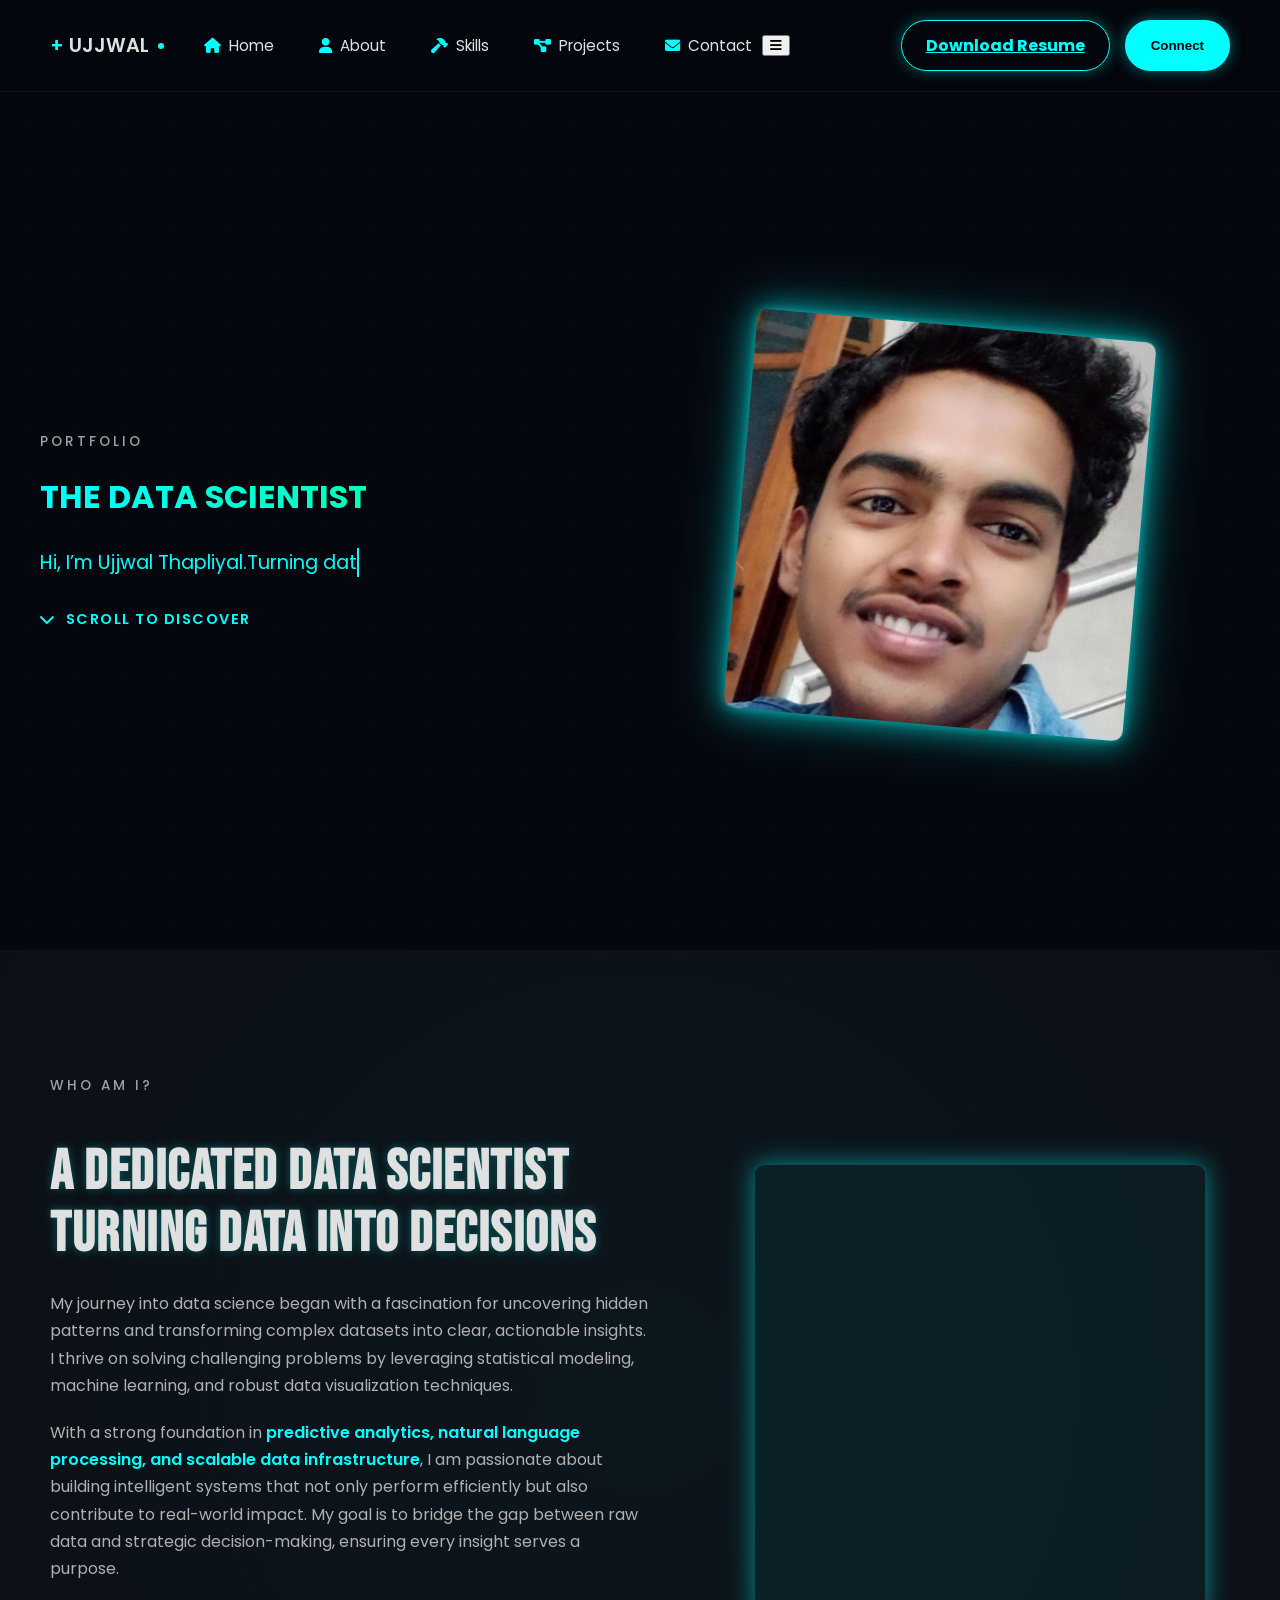
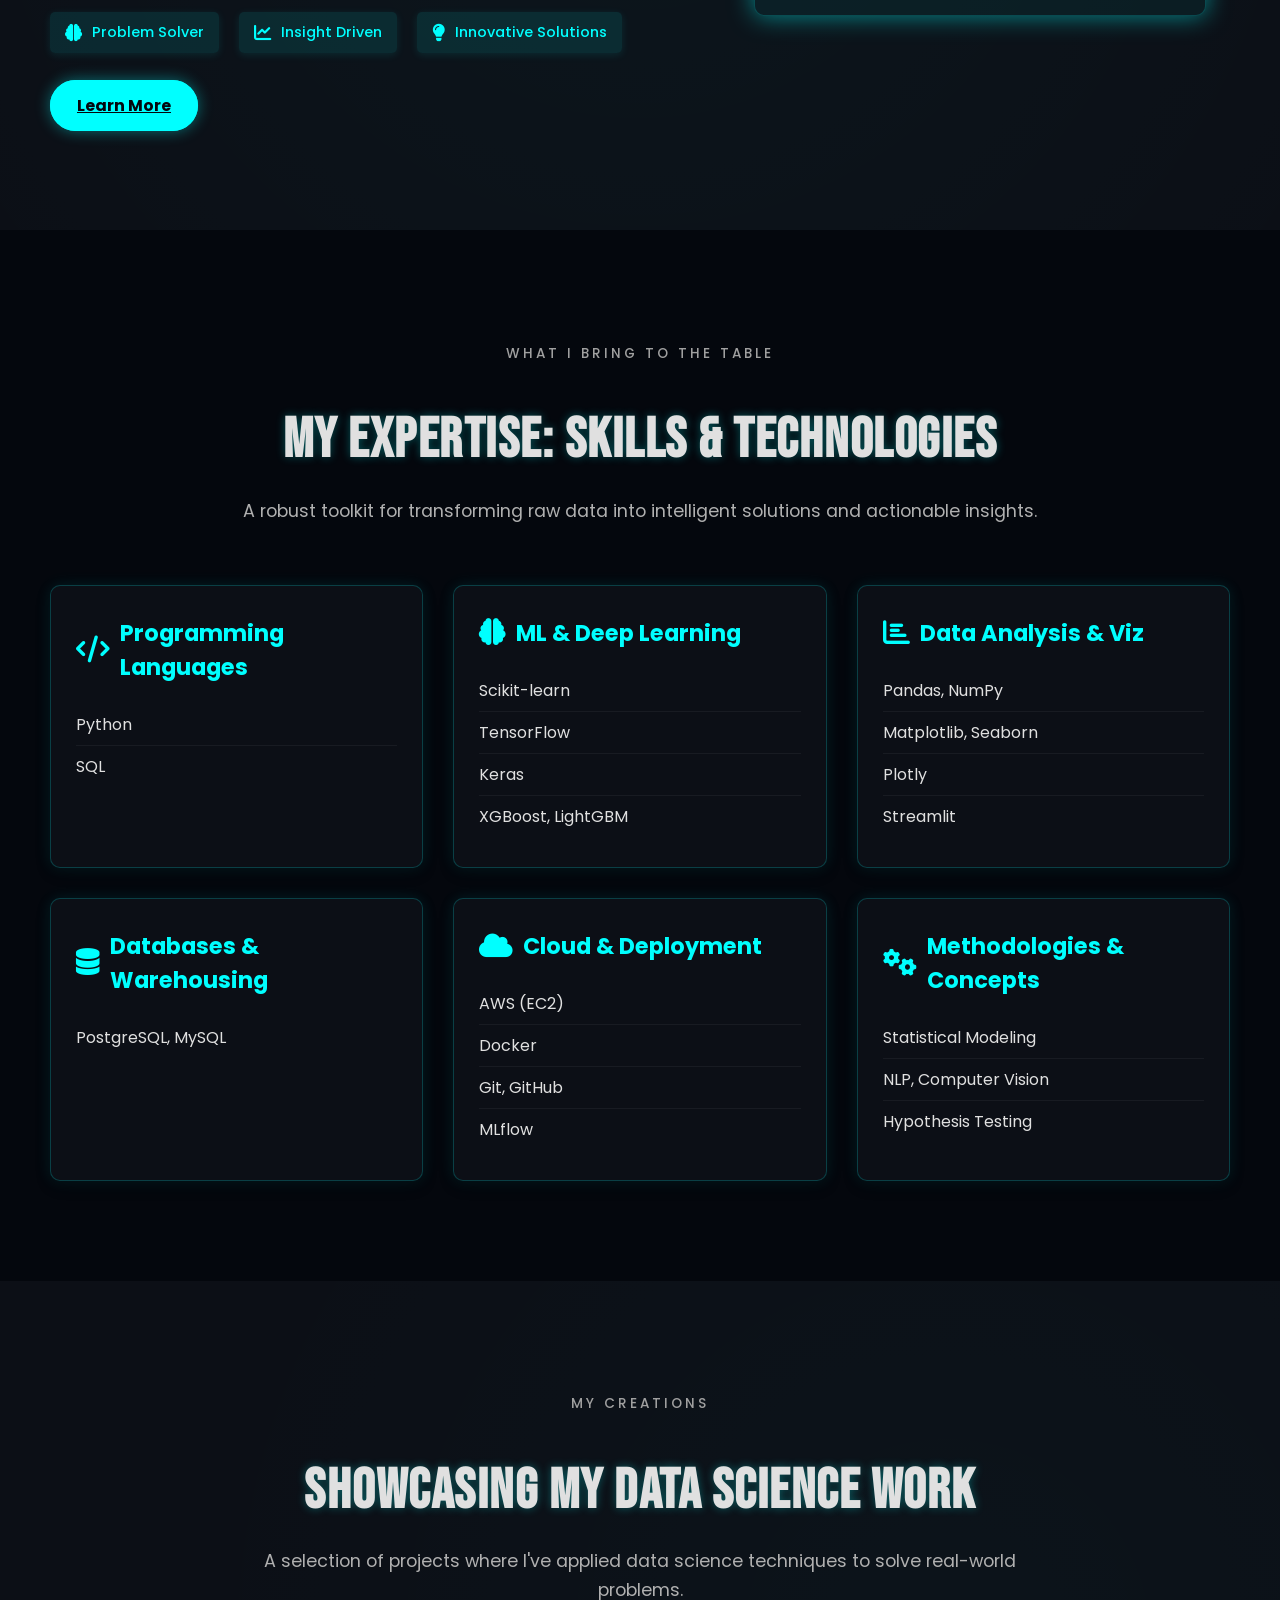
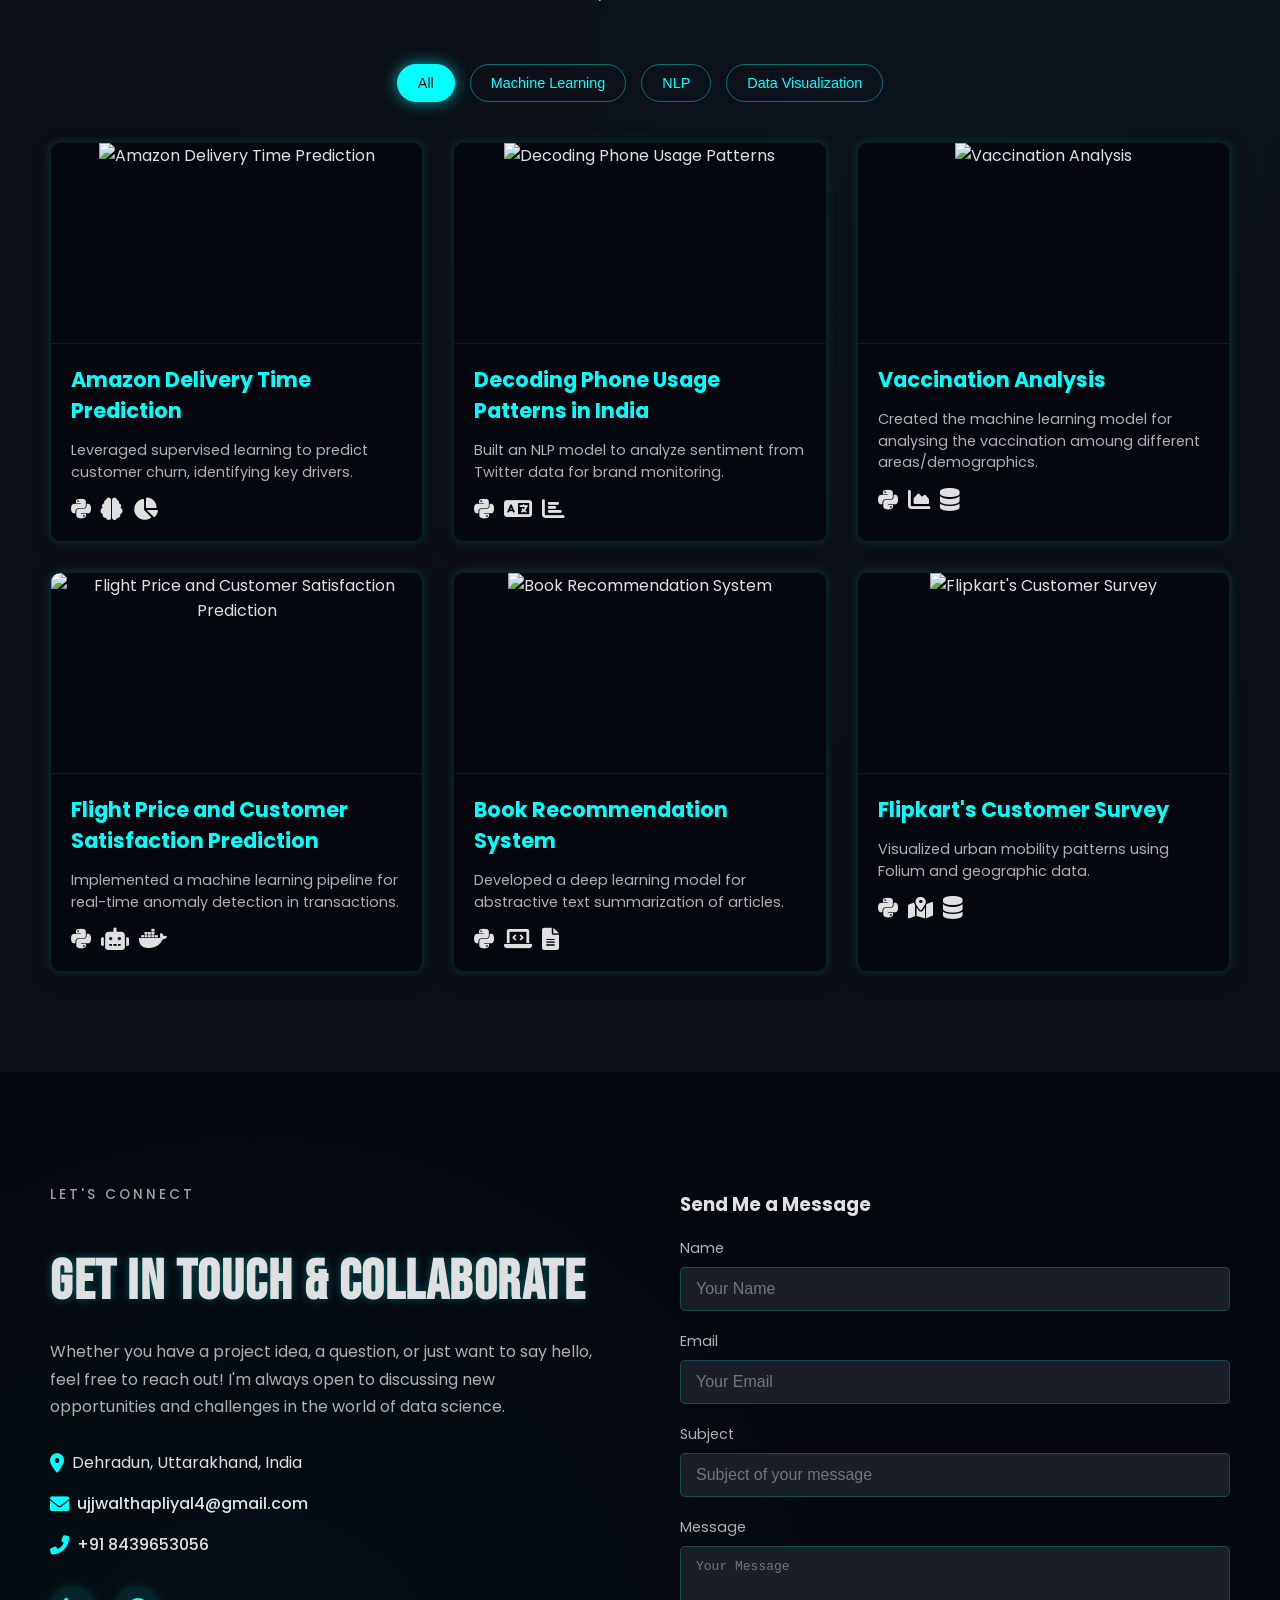
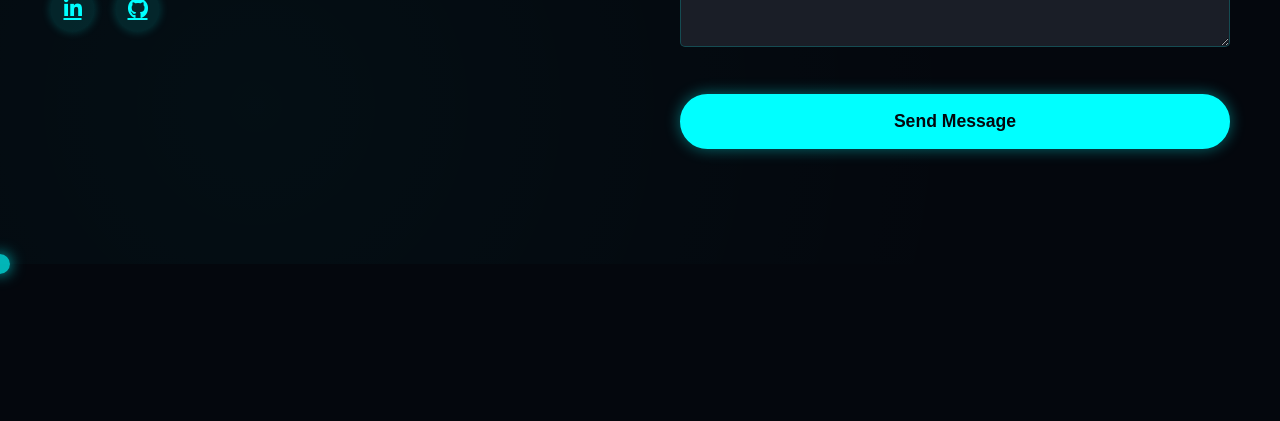
==== Portfolio/index.html @ 6f439622 "Add files via upload" ====
<!DOCTYPE html>
<html lang="en">
<head>
  <meta charset="UTF-8">
  <meta name="viewport" content="width=device-width, initial-scale=1.0">
  <title>UJJWAL - Data Scientist Portfolio</title>
  <link rel="stylesheet" href="style.css">

  <!-- SEO -->
  <meta name="description" content="Portfolio of Ujjwal Thapliyal – Data Scientist specializing in ML, NLP, and AI systems.">
  <meta property="og:title" content="Ujjwal Thapliyal - Data Scientist Portfolio">
  <meta property="og:description" content="Explore Ujjwal's projects, skills, and journey as a Data Scientist.">
  <meta property="og:image" content="Ujjwalimage.png">
  <meta property="og:url" content="https://yourdomain.com">
  <meta name="keywords" content="Data Scientist, Machine Learning, AI, Portfolio, Ujjwal Thapliyal">

  <!-- Fonts & Icons -->
  <link href="https://fonts.googleapis.com/css2?family=Bebas+Neue&family=Poppins:wght@300;400;500;600;700&display=swap" rel="stylesheet">
  <link rel="stylesheet" href="https://cdnjs.cloudflare.com/ajax/libs/font-awesome/6.0.0-beta3/css/all.min.css">

  <!-- Favicon -->
  <link rel="icon" href="favicon.png" type="image/png">
</head>
<body>
  <!-- Preloader -->
  <div id="preloader">
    <div class="fluid-loader">
      <div class="orb"></div>
      <div class="orb"></div>
      <div class="orb"></div>
    </div>
  </div>

  <!-- Navbar -->
  <header class="navbar">
    <div class="navbar-left">
      <div class="logo-name">
        <span class="plus-sign">+</span> UJJWAL <span class="cyan-dot"></span>
      </div>
      <nav class="nav-links">
        <a href="#home" class="nav-item"><i class="fas fa-home"></i> Home</a>
        <a href="#about" class="nav-item"><i class="fas fa-user"></i> About</a>
        <a href="#skills" class="nav-item"><i class="fas fa-hammer"></i> Skills</a>
        <a href="#projects" class="nav-item"><i class="fas fa-project-diagram"></i> Projects</a>
        <a href="#contact" class="nav-item"><i class="fas fa-envelope"></i> Contact</a>
      </nav>
      <!-- Hamburger for mobile -->
      <button class="hamburger"><i class="fas fa-bars"></i></button>
    </div>
    <div class="navbar-right">
     <a href="UjjwalResume__.pdf" class="btn download-resume" download aria-label="Download Resume of Ujjwal Thapliyal"><span>Download Resume</span></a>
<button class="btn connect" aria-label="Connect via contact section" onclick="document.getElementById('contact').scrollIntoView({behavior:'smooth'})">Connect</button>

    </div>
  </header>

  <!-- Hero Section -->
  <main id="home" class="hero-section">
    <div class="hero-floating-element"></div>
    <div class="hero-floating-element"></div>
    <div class="hero-floating-element"></div>
    <div class="hero-floating-element"></div>
    <div class="hero-floating-element"></div>
    <div class="hero-floating-element"></div>


    <div class="hero-content reveal-on-scroll">
      <p class="portfolio-presents">PORTFOLIO </p>
      <!-- <h1 class="hero-title">THE DATA <br> SCIENTIST <br> PORTFOLIO</h1> -->
      <h1 class="hero-title">THE DATA SCIENTIST </h1>

<div id="typewriter"></div>

<br>
      <a href="#about" class="scroll-discover"><i class="fas fa-chevron-down"></i> SCROLL TO DISCOVER</a>
    </div>
<div class="hero-image">
  <img src="Ujjwalimage.png" alt="Ujjwal Thapliyal" height="400" width="400" loading="lazy">
</div>

  </main>
    <section id="about" class="about-section">
        <div class="about-content reveal-on-scroll">
            <p class="section-tag">WHO AM I?</p>
            <h2 class="section-title">A Dedicated Data Scientist Turning Data into Decisions</h2>
            <p class="about-description">
                My journey into data science began with a fascination for uncovering hidden patterns and transforming complex datasets into clear, actionable insights. I thrive on solving challenging problems by leveraging statistical modeling, machine learning, and robust data visualization techniques.
            </p>
            <p class="about-description">
                With a strong foundation in <span class="accent-bold">predictive analytics, natural language processing, and scalable data infrastructure</span>, I am passionate about building intelligent systems that not only perform efficiently but also contribute to real-world impact. My goal is to bridge the gap between raw data and strategic decision-making, ensuring every insight serves a purpose.
            </p>
            <div class="about-highlights">
                <div class="highlight-item">
                    <i class="fas fa-brain"></i>
                    <span>Problem Solver</span>
                </div>
                <div class="highlight-item">
                    <i class="fas fa-chart-line"></i>
                    <span>Insight Driven</span>
                </div>
                <div class="highlight-item">
                    <i class="fas fa-lightbulb"></i>
                    <span>Innovative Solutions</span>
                </div>
            </div>
            <a href="#" class="btn connect about-btn">Learn More</a>
        </div>
        <div class="about-image-container reveal-on-scroll">
            <div id="lottie-about-animation" class="lottie-animation-wrapper"></div>
        </div>
    </section>

    <section id="skills" class="skills-section">
        <div class="section-header reveal-on-scroll">
            <p class="section-tag">WHAT I BRING TO THE TABLE</p>
            <h2 class="section-title">My Expertise: Skills & Technologies</h2>
            <p class="section-subtitle">
                A robust toolkit for transforming raw data into intelligent solutions and actionable insights.
            </p>
        </div>

        <div class="skills-grid reveal-on-scroll">

            <div class="skill-category">
                <h3><i class="fas fa-code"></i> Programming Languages</h3>
                <ul>
                    <li>Python</li>
                    <li>SQL</li>
                    
                </ul>
            </div>

            <div class="skill-category">
                <h3><i class="fas fa-brain"></i> ML & Deep Learning</h3>
                <ul>
                    <li>Scikit-learn</li>
                    <li>TensorFlow</li>
                    <li>Keras</li>
                    <li>XGBoost, LightGBM</li>
                </ul>
            </div>

            <div class="skill-category">
                <h3><i class="fas fa-chart-bar"></i> Data Analysis & Viz</h3>
                <ul>
                    <li>Pandas, NumPy</li>
                    <li>Matplotlib, Seaborn</li>
                    <li>Plotly </li>
                    <li>Streamlit</li>
                </ul>
            </div>

            <div class="skill-category">
                <h3><i class="fas fa-database"></i> Databases & Warehousing</h3>
                <ul>
                    <li>PostgreSQL, MySQL</li>
            
                </ul>
            </div>

            <div class="skill-category">
                <h3><i class="fas fa-cloud"></i> Cloud & Deployment</h3>
                <ul>
                    <li>AWS (EC2)</li>
                    <li>Docker</li>
                    <li>Git, GitHub</li>
                    <li>MLflow</li>
                </ul>
            </div>

            <div class="skill-category">
                <h3><i class="fas fa-cogs"></i> Methodologies & Concepts</h3>
                <ul>
                    <li>Statistical Modeling</li>
                    <li>NLP, Computer Vision</li>
                    <li>Hypothesis Testing</li>
                   
                </ul>
            </div>

        </div>
    </section>

    <section id="projects" class="projects-section">
        <div class="section-header reveal-on-scroll">
            <p class="section-tag">MY CREATIONS</p>
            <h2 class="section-title">Showcasing My Data Science Work</h2>
            <p class="section-subtitle">
                A selection of projects where I've applied data science techniques to solve real-world problems.
            </p>
        </div>

        <div class="project-filters reveal-on-scroll">
            <button class="filter-btn active" data-filter="all">All</button>
            <button class="filter-btn" data-filter="ml">Machine Learning</button>
            <button class="filter-btn" data-filter="nlp">NLP</button>
            <button class="filter-btn" data-filter="viz">Data Visualization</button>
        </div>

        <div class="projects-grid reveal-on-scroll">
            <div class="project-card"
                 data-category="ml viz"
                 data-title="Amazon Delivery Time Prediction"
                data-short-desc="Utilized machine learning to predict Amazon delivery times, enhancing logistics accuracy."
                data-full-desc="Built a predictive model for Amazon delivery times using Random Forest and XGBoost. Conducted thorough data preprocessing, including handling missing timestamps, feature extraction from geolocation and time data, and encoding shipment patterns. Achieved high prediction accuracy through hyperparameter tuning and cross-validation. Delivered actionable insights into delivery delays by visualizing feature importance, ultimately supporting more efficient logistics planning and customer satisfaction."
             
                 data-github-link="https://github.com/UjjwalThapliyal123/Amazon-Delivery-Time_Pred"
                 data-live-link="#">
                <div class="project-content">
                    <div class="project-image-wrapper">
                        <img src="https://assets.aboutamazon.com/dims4/default/a9ad1cc/2147483647/strip/true/crop/720x405+0+0/resize/1240x698!/quality/90/?url=https%3A%2F%2Famazon-blogs-brightspot.s3.amazonaws.com%2F8e%2F5e%2F7b592e7345938efc4b3a37c2d02b%2Fspeed-lead-final.png" alt="Amazon Delivery Time Prediction">
                    </div>
                    <div class="project-info">
                        <h3>Amazon Delivery Time Prediction</h3>
                        <p>Leveraged supervised learning to predict customer churn, identifying key drivers.</p>
                        <div class="tech-stack">
                            <i class="fab fa-python" title="Python"></i>
                            <i class="fas fa-brain" title="Scikit-learn"></i>
                            <i class="fas fa-chart-pie" title="Matplotlib"></i>
                        </div>
                    </div>
                </div>
            </div>

            <div class="project-card"
                 data-category="ml viz"
                 data-title="Decoding Phone Usage Patterns in India"
            data-short-desc="Analyzed mobile usage behavior across India using advanced data analytics."
            data-full-desc="Conducted an in-depth analysis of phone usage patterns in India by leveraging large-scale telecom data. Applied clustering algorithms and time-series analysis to uncover regional and demographic trends in call duration, app usage, and data consumption. Engineered key behavioral features, segmented users based on activity levels, and identified peak usage times. Insights derived supported telecom providers in optimizing network distribution, personalizing user plans, and improving service delivery."
            
                 data-github-link="https://github.com/UjjwalThapliyal123/Decoding-Phone-Usage-Pattern-in-India"
                 data-live-link="#">
                <div class="project-content">
                    <div class="project-image-wrapper">
                        <img src="https://mobiviki.com/wp-content/uploads/2022/09/apps-mobile-smartphone-ss-1920-1024x576.jpg" alt="Decoding Phone Usage Patterns">
                    </div>
                    <div class="project-info">
                        <h3>Decoding Phone Usage Patterns in India</h3>
                        <p>Built an NLP model to analyze sentiment from Twitter data for brand monitoring.</p>
                        <div class="tech-stack">
                            <i class="fab fa-python" title="Python"></i>
                            <i class="fas fa-language" title="NLTK/SpaCy"></i>
                            <i class="fas fa-chart-bar" title="Seaborn"></i>
                        </div>
                    </div>
                </div>
            </div>

            <div class="project-card"
                 data-category="viz"
                 data-title="Vaccination Analysis"
                 data-short-desc="Performed data-driven analysis of vaccination trends and coverage rates."
                 data-full-desc="Analyzed national and global COVID-19 vaccination datasets to track rollout progress, demographic coverage, and regional disparities. Conducted data cleaning, transformation, and aggregation from multiple sources including government APIs and WHO reports. Built interactive dashboards to visualize vaccine distribution, dose gaps, and time-series trends. Uncovered key insights into vaccine accessibility and hesitancy patterns, aiding policy-level decision making and public health strategies."                data-image="https://placehold.co/600x400/00FFFF/04070D?text=COVID-19+Dashboard"

                 data-github-link="https://github.com/UjjwalThapliyal123/Vaccination_Analysis"
                 data-live-link="#">
                <div class="project-content">
                    <div class="project-image-wrapper">
                        <img src="https://www.nfid.org/wp-content/uploads/2024/04/US-Map-with-Vaccine-Vials.png" alt="Vaccination Analysis ">
                    </div>
                    <div class="project-info">
                        <h3>Vaccination Analysis</h3>
                        <p>Created the machine learning model for analysing the vaccination amoung different areas/demographics.</p>
                        <div class="tech-stack">
                            <i class="fab fa-python" title="Python"></i>
                            <i class="fas fa-chart-area" title="Plotly"></i>
                            <i class="fas fa-database" title="SQL"></i>
                        </div>
                    </div>
                </div>
            </div>

            <div class="project-card"
                 data-category="ml"
                 data-title="Flight Price and Customer Satisfaction Prediction"
                 data-short-desc="Built ML models to predict flight prices and customer satisfaction levels."
                 data-full-desc="Developed predictive models for flight price estimation and customer satisfaction (CSAT) using machine learning techniques including Random Forest, XGBoost, and Logistic Regression. Engineered features from date-time, airline, and route data, and handled categorical encoding and scaling pipelines. For CSAT prediction, integrated text analysis using TF-IDF on customer remarks. Conducted extensive hyperparameter tuning and model evaluation. Delivered actionable insights into pricing trends and key satisfaction drivers through interactive dashboards and feature importance analysis."                 data-image="https://placehold.co/600x400/00FFFF/04070D?text=Fraud+Detection"
            
                 data-github-link="https://github.com/UjjwalThapliyal123/Flight-and-Customer-predictions"
                 data-live-link="#">
                <div class="project-content">
                    <div class="project-image-wrapper">
                        <img src="https://assets.aws.labs.envato.com/image-gen/user/e7c3cf27-9cba-4c34-a481-57cdb6b58cc2/e40c3ab1-409b-4608-9468-74b56bdfa0aa/bec5b260-6101-4522-bfd6-811c4bee3dbe-size-400x400" alt="Flight Price and Customer Satisfaction Prediction">
                    </div>
                    <div class="project-info">
                        <h3>Flight Price and Customer Satisfaction Prediction</h3>
                        <p>Implemented a machine learning pipeline for real-time anomaly detection in transactions.</p>
                        <div class="tech-stack">
                            <i class="fab fa-python" title="Python"></i>
                            <i class="fas fa-robot" title="TensorFlow"></i>
                            <i class="fab fa-docker" title="Docker"></i>
                        </div>
                    </div>
                </div>
            </div>

            <div class="project-card"
                 data-category="nlp ml"
                 data-title="Book Recommendation System"
                 data-short-desc="Designed a personalized book recommendation engine using collaborative filtering."
                data-full-desc="Built a book recommendation system leveraging collaborative filtering and content-based techniques to suggest titles based on user preferences and reading history. Processed and cleaned large-scale datasets including user ratings, book metadata, and genres. Implemented matrix factorization (SVD) and cosine similarity models to generate personalized suggestions. Integrated exploratory data analysis (EDA) to uncover user behavior trends. Delivered recommendations through an interactive UI and evaluated model performance using precision, recall, and RMSE."

                 data-github-link="https://github.com/UjjwalThapliyal123/Book_Recommendation"
                 data-live-link="#">
                <div class="project-content">
                    <div class="project-image-wrapper">
                        <img src="https://img.freepik.com/premium-photo/open-book-desk-library-background_662214-221130.jpg" alt="Book Recommendation System">
                    </div>
                    <div class="project-info">
                        <h3>Book Recommendation System</h3>
                        <p>Developed a deep learning model for abstractive text summarization of articles.</p>
                        <div class="tech-stack">
                            <i class="fab fa-python" title="Python"></i>
                            <i class="fas fa-laptop-code" title="TfidfVectorizer"></i>
                            <i class="fas fa-file-alt" title="NLP "></i>
                        </div>
                    </div>
                </div>
            </div>

            <div class="project-card"
                 data-category="viz"
                 data-title="Flipkart's Customer Survey"
                 data-short-desc="Analyzed Flipkart customer survey data to uncover satisfaction drivers."
                 data-full-desc="Performed comprehensive analysis of Flipkart customer survey responses to identify key factors influencing customer satisfaction. Conducted data preprocessing, categorical encoding, and sentiment analysis on open-text feedback. Built predictive models (Logistic Regression, Random Forest) to classify satisfaction levels and pinpoint pain points in service delivery. Visualized trends across product categories, delivery timelines, and support experience. Delivered insights that can inform personalized marketing and customer retention strategies." 
                 data-github-link="https://github.com/UjjwalThapliyal123/Flipkart-s-Customers_Survey"
                 data-live-link="#">
                <div class="project-content">
                    <div class="project-image-wrapper">
                        <img src="https://www.shutterstock.com/image-photo/online-customer-satisfaction-survey-service-600nw-2480519563.jpg" alt="Flipkart's Customer Survey">
                    </div>
                    <div class="project-info">
                        <h3>Flipkart's Customer Survey</h3>
                        <p>Visualized urban mobility patterns using Folium and geographic data.</p>
                        <div class="tech-stack">
                            <i class="fab fa-python" title="Python"></i>
                            <i class="fas fa-map-marked-alt" title="Docker"></i>
                            <i class="fas fa-database" title="FastApi"></i>
                        </div>
                    </div>
                </div>
            </div>

        </div>
    </section>

    <div class="project-detail-modal">
        <div class="modal-backdrop"></div>
        <div class="modal-content">
            <button class="modal-close-btn"><i class="fas fa-times"></i></button>
            <div class="modal-header">
               
                <div class="modal-header-info">
                    <h2 id="modal-title"></h2>
                    <div id="modal-tech-stack" class="tech-stack"></div>
                </div>
            </div>
            <div class="modal-body">
                <p id="modal-description"></p>
                <div class="modal-actions">
                    <a id="modal-github-link" href="#" target="_blank" class="btn modal-btn github-btn">
                        <i class="fab fa-github"></i> View Code
                    </a>
                    <a id="modal-live-link" href="#" target="_blank" class="btn modal-btn live-btn">
                        <i class="fas fa-external-link-alt"></i> Live Demo
                    </a>
                </div>
            </div>
        </div>
    </div>


   <section id="contact" class="contact-section">
  <div class="contact-left reveal-on-scroll">
    <p class="section-tag">LET'S CONNECT</p>
    <h2 class="section-title">Get In Touch & Collaborate</h2>
    <p class="contact-description">
      Whether you have a project idea, a question, or just want to say hello, feel free to reach out! 
      I'm always open to discussing new opportunities and challenges in the world of data science.
    </p>

    <!-- Contact Info -->
<div class="contact-info">
  <p>
    <i class="fas fa-map-marker-alt" style="color:#00FFFF; margin-right:8px;"></i> 
    Dehradun, Uttarakhand, India
  </p>

  <p>
    <i class="fas fa-envelope" style="color:#00FFFF; margin-right:8px;"></i> 
    <a href="mailto:ujjwalthapliyal4@gmail.com" 
       style="color:#E0E0E0; text-decoration:none; font-weight:500;"
       onmouseover="this.style.color='#00FFFF'; this.style.textShadow='0 0 8px rgba(0,255,255,0.7)';"
       onmouseout="this.style.color='#E0E0E0'; this.style.textShadow='none';">
       ujjwalthapliyal4@gmail.com
    </a>
  </p>

  <p>
    <i class="fas fa-phone-alt" style="color:#00FFFF; margin-right:8px;"></i> 
    <a href="tel:+918439653056" 
       style="color:#E0E0E0; text-decoration:none; font-weight:500;"
       onmouseover="this.style.color='#00FFFF'; this.style.textShadow='0 0 8px rgba(0,255,255,0.7)';"
       onmouseout="this.style.color='#E0E0E0'; this.style.textShadow='none';">
       +91 8439653056
    </a>
  </p>
</div>


    <!-- Social Links -->
    <div class="social-links">
      <a href="https://www.linkedin.com/in/ujjwal-thapliyal/" target="_blank" class="social-icon"><i class="fab fa-linkedin-in"></i></a>
      <a href="https://github.com/UjjwalThapliyal123" target="_blank" class="social-icon"><i class="fab fa-github"></i></a>
    </div>
  </div>

  <div class="contact-right reveal-on-scroll">
    
        <form class="'contact-form"
  action="https://formspree.io/f/mjkevoek"
  method="POST"
>
      <h3>Send Me a Message</h3>

      <div class="form-group">
        <label for="name">Name</label>
        <input type="text" id="name" name="name" placeholder="Your Name" required>
      </div>

      <div class="form-group">
        <label for="email">Email</label>
        <input type="email" id="email" name="_replyto" placeholder="Your Email" required>
      </div>

      <div class="form-group">
        <label for="subject">Subject</label>
        <input type="text" id="subject" name="subject" placeholder="Subject of your message" required>
      </div>

      <div class="form-group">
        <label for="message">Message</label>
        <textarea id="message" name="message" rows="5" placeholder="Your Message" required></textarea>
      </div>

      
<button type="submit" class="btn connect submit-btn">Send Message</button>
<p id="form-status" style="margin-top:15px; font-size:0.95em;"></p>


    </form>
  </div>
</section>


    <script src="https://cdnjs.cloudflare.com/ajax/libs/lottie-web/5.9.4/lottie.min.js"></script>
    <script src="script.js"></script>
</body>
<svg>
    <defs>
        <filter id="gooey-effect">
            <feGaussianBlur in="SourceGraphic" stdDeviation="15" result="blur" />
            <feColorMatrix in="blur" mode="matrix" values="1 0 0 0 0  0 1 0 0 0  0 0 1 0 0  0 0 0 20 -10" result="goo" />
            <feBlend in="SourceGraphic" in2="goo" />
        </filter>
    </defs>
</svg>
</html>
---- Portfolio/style.css ----
/* General Body Styles */
body {
    margin: 0;
    font-family: 'Poppins', sans-serif; /* General body font */
    background-color: #04070D; /* Very dark blue-black background */
    color: #E0E0E0; /* Off-white text */
    overflow-x: hidden; /* Prevent horizontal scroll */
    /* Subtle radial gradient background */
    background-image: radial-gradient(circle at 50% 10%, #1a1e27, #04070D 70%);
    scroll-behavior: smooth; /* Smooth scrolling for anchor links */
    cursor: none; /* Hide default cursor */
}
body.no-custom-cursor {
    cursor: auto; /* fallback for accessibility */
}
/* Preloader container styles */
#preloader {
    position: fixed;
    top: 0;
    left: 0;
    width: 100%;
    height: 100%;
    background-color: #0d0d0d;
    display: flex;
    justify-content: center;
    align-items: center;
    z-index: 9999;
    opacity: 1;
    visibility: visible;
    transition: opacity 0.8s ease-in-out, visibility 0.8s ease-in-out;
}

/* Hide the preloader when the page is loaded */
#preloader.hidden {
    opacity: 0;
    visibility: hidden;
}

/* Fluid loader container */
.fluid-loader {
    position: relative;
    width: 150px;
    height: 150px;
    filter: url(#gooey-effect);
}

/* The orbs that will be animated */
.orb {
    position: absolute;
    width: 50px;
    height: 50px;
    border-radius: 50%;
    background: #00FFFF; /* Your main accent color */
    top: 50%;
    left: 50%;
    transform: translate(-50%, -50%);
    animation: orbit 4s linear infinite;
    transform-origin: 75px; /* Adjust based on container size to make it orbit the center */
}

/* Stagger the animation of each orb */
.orb:nth-child(2) {
    background: #FF00FF; /* A complementary color */
    animation-delay: -1.33s;
}

.orb:nth-child(3) {
    background: #FF00FF; /* A complementary color */
    animation-delay: -2.66s;
}

/* Keyframe for the orbital movement */
@keyframes orbit {
    0% { transform: rotate(0deg) translateX(50px) rotate(0deg); }
    100% { transform: rotate(360deg) translateX(50px) rotate(-360deg); }
}

/* Custom Cursor */
.custom-cursor {
    position: fixed;
    width: 20px;
    height: 20px;
    background-color: rgba(0, 255, 255, 0.7); /* Cyan glow */
    border-radius: 50%;
    pointer-events: none; /* Allows clicks to pass through */
    transform: translate(-50%, -50%); /* Center the cursor on the actual pointer */
    z-index: 9999;
    transition: width 0.2s ease, height 0.2s ease, background-color 0.2s ease;
    box-shadow: 0 0 15px rgba(0, 255, 255, 0.7); /* Constant glow */
}

.custom-cursor.active {
    width: 40px;
    height: 40px;
    background-color: rgba(0, 255, 255, 0.3); /* More transparent when active */
}

/* Navbar Styles */
.navbar {
    display: flex;
    justify-content: space-between;
    align-items: center;
    padding: 20px 50px;
    background-color: rgba(4, 7, 13, 0.9); /* Slightly transparent background */
    backdrop-filter: blur(5px); /* Frosted glass effect */
    position: fixed;
    width: 100%;
    top: 0;
    left: 0;
    z-index: 1000;
    box-sizing: border-box; /* Include padding in width */
    border-bottom: 1px solid rgba(255, 255, 255, 0.05); /* Subtle bottom border */
    transition: background-color 0.3s ease, backdrop-filter 0.3s ease, box-shadow 0.3s ease;
    perspective: 1000px; /* For 3D effects on children */
}

/* Navbar active state (e.g., when scrolled) - requires JS */
.navbar.scrolled {
    background-color: rgba(4, 7, 13, 0.95); /* More opaque when scrolled */
    backdrop-filter: blur(10px); /* More blur when scrolled */
    box-shadow: 0 4px 15px rgba(0, 255, 255, 0.1); /* Subtle cyan shadow when scrolled */
}

.navbar-left {
    display: flex;
    align-items: center;
}

.logo-name {
    font-family: 'Poppins', sans-serif; /* Keep consistent with body for this text */
    font-size: 1.2em; /* Slightly smaller than previous */
    font-weight: 600; /* Semi-bold */
    color: #E0E0E0;
    margin-right: 30px; /* Space between logo and nav links */
    position: relative; /* For positioning the dot */
    padding-right: 15px; /* Space for the dot */
    transition: color 0.3s ease;
}

.logo-name .plus-sign {
    color: #00FFFF; /* Cyan color for the plus sign */
}

.cyan-dot {
    position: absolute;
    right: 0;
    top: 50%;
    transform: translateY(-50%);
    width: 6px;
    height: 6px;
    background-color: #00FFFF; /* Cyan dot */
    border-radius: 50%;
    animation: pulseDot 2s infinite ease-in-out; /* Pulsing animation for the dot */
}

@keyframes pulseDot {
    0% { transform: translateY(-50%) scale(1); opacity: 1; }
    50% { transform: translateY(-50%) scale(1.2); opacity: 0.7; }
    100% { transform: translateY(-50%) scale(1); opacity: 1; }
}


.nav-links {
    display: flex;
    gap: 25px; /* Increased space between nav items */
}

.nav-links.active {
    display: flex !important;
    flex-direction: column;
    gap: 20px;
    margin-top: 10px;
}

.nav-item {
    color: #E0E0E0;
    text-decoration: none;
    font-size: 0.95em; /* Slightly smaller font for nav items */
    font-weight: 400; /* Regular weight */
    padding: 5px 10px;
    border-radius: 5px;
    transition: color 0.3s ease, background-color 0.3s ease, transform 0.2s ease;
    display: flex;
    align-items: center;
    position: relative; /* For underline effect */
    transform-style: preserve-3d; /* For 3D tilt */
}

.nav-item i {
    margin-right: 8px; /* Space between icon and text */
    color: #00FFFF; /* Cyan color for icons */
}

.nav-item::after { /* Animated underline effect */
    content: '';
    position: absolute;
    bottom: -5px;
    left: 50%;
    transform: translateX(-50%);
    width: 0;
    height: 2px;
    background-color: #00FFFF;
    transition: width 0.3s ease-out;
}

.nav-item:hover {
    color: #00FFFF; /* Cyan on hover */
    transform: translateY(-2px) rotateX(5deg); /* Slight lift and 3D tilt */
}
.nav-item:hover::after {
    width: calc(100% - 20px); /* Full width minus padding */
}


.navbar-right {
    display: flex;
    gap: 15px; /* Space between buttons */
}

.btn {
  background: transparent;
  color: #00ffff;
  border: 2px solid #00ffff;
  padding: 12px 24px;
  border-radius: 30px;
  font-weight: bold;
  transition: 0.3s;
  box-shadow: 0 0 15px #00ffff55;
}

.btn:hover {
  background: #00ffff;
  color: #000;
  box-shadow: 0 0 25px #00ffffaa, 0 0 50px #00ffff77;
  transform: scale(1.05);
}


.download-resume {
    background-color: transparent;
    border: 1px solid #00FFFF; /* Cyan border */
    color: #00FFFF;
    position: relative;
    overflow: hidden; /* For creative button hover effect */
}

.download-resume::before { /* Animated background fill on hover */
    content: '';
    position: absolute;
    top: 0;
    left: -100%;
    width: 100%;
    height: 100%;
    background-color: #00FFFF;
    transition: left 0.3s ease-out;
    z-index: 0;
}
.download-resume span { /* To keep text above the animated background */
    position: relative;
    z-index: 1;
}

.download-resume:hover::before {
    left: 0;
}
.download-resume:hover {
    color: #04070D; /* Dark background on hover */
    transform: translateY(-2px) translateZ(5px); /* Slight lift and Z-depth */
    box-shadow: 0 5px 15px rgba(0, 255, 255, 0.3);
}

.connect {
    background-color: #00FFFF; /* Cyan background */
    color: #04070D; /* Dark text for filled button */
    box-shadow: 0 0 15px rgba(0, 255, 255, 0.4); /* Subtle glow */
}

.connect:hover {
    background-color: #00CCFF; /* Slightly darker cyan on hover */
    box-shadow: 0 0 25px rgba(0, 255, 255, 0.6); /* Enhanced glow on hover */
    transform: translateY(-2px) translateZ(5px); /* Slight lift and Z-depth */
}

/* Hero Section Styles */
.hero-section {
    display: flex;
    justify-content: center; /* Center content horizontally */
    align-items: center;
    padding-top: 150px; /* Adjust based on navbar height and content position */
    min-height: calc(100vh - 150px); /* Full viewport height minus navbar */
    background-color: #04070D; /* Base background for the section */
    position: relative;
    padding-bottom: 50px; /* Add some space at the bottom */
    overflow: hidden; /* Hide overflow from background elements */
    perspective: 1000px; /* For 3D effects on children */
    max-width: 1400px; /* Max width for the entire hero section content */
    margin: 0 auto; /* Center the hero section itself */
}

.hero-section::before { /* Subtle background grid/pattern */
    content: '';
    position: absolute;
    top: 0;
    left: 0;
    width: 100%;
    height: 100%;
    background-image:
        linear-gradient(to right, rgba(0, 255, 255, 0.05) 1px, transparent 1px),
        linear-gradient(to bottom, rgba(0, 255, 255, 0.05) 1px, transparent 1px);
    background-size: 50px 50px;
    opacity: 0.1;
    z-index: 0;
}

/* Floating elements in hero section */
.hero-floating-element {
    position: absolute;
    background-color: rgba(0, 255, 255, 0.05); /* Cyan tint */
    border-radius: 50%;
    opacity: 0; /* Start hidden */
    animation: floatAndFade 15s infinite ease-in-out;
    pointer-events: none; /* Allow clicks to pass through */
    box-shadow: 0 0 15px rgba(0, 255, 255, 0.3); /* Subtle glow */
}

.hero-floating-element:nth-child(1) {
    width: 150px; height: 150px; top: 10%; left: 5%;
    animation-delay: 0s;
}
.hero-floating-element:nth-child(2) {
    width: 80px; height: 80px; bottom: 20%; right: 10%;
    animation-delay: 3s;
}
.hero-floating-element:nth-child(3) {
    width: 100px; height: 100px; top: 30%; right: 25%;
    animation-delay: 6s;
}
.hero-floating-element:nth-child(4) {
    width: 120px; height: 120px; bottom: 5%; left: 30%;
    animation-delay: 9s;
}
.hero-floating-element:nth-child(5) { /* Added more elements */
    width: 60px; height: 60px; top: 5%; right: 50%;
    animation-delay: 12s;
}
.hero-floating-element:nth-child(6) {
    width: 90px; height: 90px; bottom: 10%; left: 15%;
    animation-delay: 15s;
}

@keyframes floatAndFade {
    0% { transform: translate(0, 0) scale(0.5); opacity: 0; }
    25% { transform: translate(20px, -20px) scale(1); opacity: 0.2; }
    50% { transform: translate(0, 0) scale(1.2); opacity: 0.3; }
    75% { transform: translate(-20px, 20px) scale(0.8); opacity: 0.1; }
    100% { transform: translate(0, 0) scale(0.5); opacity: 0; }
}


.hero-content {
    flex: 1;
    padding-left: 40px; /* Reduced padding for better centering */
    max-width: 600px; /* Control content width */
    text-align: left; /* Ensure left alignment */
    position: relative;
    z-index: 1; /* Ensure content is above background pattern */
    transform-style: preserve-3d; /* For child 3D transforms */
    transition: transform 0.3s ease-out; /* Smooth parallax reset */
}

.portfolio-presents {
    color: #A0A0A0; /* Light grey */
    font-size: 0.85em; /* Slightly smaller */
    letter-spacing: 3px; /* More prominent letter spacing */
    margin-bottom: 10px;
    text-transform: uppercase;
    font-weight: 500;
}

.hero-title {
  background: linear-gradient(90deg, #00FFFF, #00FF7F, #00FFFF);
  background-size: 200% auto;
  -webkit-background-clip: text;
  -webkit-text-fill-color: transparent;
  animation: shine 4s linear infinite;
}
.hero-image img {
  border-radius: 20px;
  box-shadow: 0 0 40px #00ffff88;
  animation: float 4s ease-in-out infinite;
}
.hero-section::before {
  content: "";
  position: absolute;
  top: 0; left: 0;
  width: 100%; height: 100%;
  background: radial-gradient(circle, rgba(0,255,255,0.1) 2px, transparent 2px);
  background-size: 50px 50px;
  animation: moveBackground 20s linear infinite;
  z-index: 0;
}

@keyframes moveBackground {
  from { background-position: 0 0; }
  to { background-position: 100px 100px; }
}
#typewriter {
  font-size: 1.2em;
  color: #00ffff;
}

.typed-line {
  margin: 5px 0;
  display: inline-block;
}

.active-line {
  border-right: 2px solid #00ffff;
  animation: blink 0.75s step-end infinite;
}

@keyframes blink {
  50% { border-color: transparent; }
}





@keyframes float {
  0%, 100% { transform: translateY(0px) rotate(-2deg); }
  50% { transform: translateY(-15px) rotate(2deg); }
}

@keyframes shine {
  to { background-position: 200% center; }
}


.hero-description {
    font-size: 1em; /* Standard font size */
    line-height: 1.7; /* Good readability line height */
    color: #B0B0B0; /* Slightly darker grey for body text */
    margin-bottom: 30px;
}

.accent-bold {
    color: #00FFFF; /* Cyan for emphasized words */
    font-weight: 600; /* Slightly bolder for emphasis */
}

.scroll-discover {
    display: inline-flex;
    align-items: center;
    color: #00FFFF;
    text-decoration: none;
    font-weight: 600; /* Semi-bold */
    font-size: 0.9em;
    letter-spacing: 1.5px; /* Adjusted letter spacing */
    transition: color 0.3s ease, transform 0.2s ease;
    text-transform: uppercase;
}

.scroll-discover i {
    margin-right: 10px; /* More space for icon */
    font-size: 1.1em; /* Slightly larger icon */
    animation: bounce 1.5s infinite; /* Simple bounce animation for icon */
}

.scroll-discover:hover {
    color: #00CCFF; /* Slightly darker cyan on hover */
    transform: translateY(-3px); /* More pronounced lift */
}

@keyframes bounce {
    0%, 20%, 50%, 80%, 100% {
        transform: translateY(0);
    }
    40% {
        transform: translateY(-8px); /* Less dramatic bounce */
    }
    60% {
        transform: translateY(-4px);
    }
}

.hero-image {
    flex: 1;
    padding-right: 40px; /* Reduced padding for better centering */
    display: flex;
    justify-content: center;
    align-items: center;
    position: relative;
    z-index: 1; /* Ensure image is above background pattern */
    transform-style: preserve-3d; /* For child 3D transforms */
    transition: transform 0.3s ease-out; /* Smooth parallax reset */
}

.hero-image img {
    max-width: 85%; /* Adjust image size */
    height: auto;
    border-radius: 10px; /* Slightly rounded corners */
    box-shadow:
        0 0 10px rgba(0, 255, 255, 0.4), /* Inner glow */
        0 0 30px rgba(0, 255, 255, 0.6), /* Stronger outer glow */
        0 0 60px rgba(0, 255, 255, 0.3); /* Fainter, wider glow */
    transform: rotate(5deg); /* Slight rotation as in the image */
    transition: transform 0.4s ease, box-shadow 0.4s ease; /* Smooth transition */
}

.hero-image img:hover {
    transform: rotate(0deg) scale(1.03) translateZ(20px); /* Straighten, enlarge, and bring forward on hover */
    box-shadow:
        0 0 15px rgba(0, 255, 255, 0.6),
        0 0 40px rgba(0, 255, 255, 0.8),
        0 0 90px rgba(0, 255, 255, 0.5); /* Enhanced glow on hover */
}

/* Responsive Design */
@media (max-width: 1200px) {
    .hero-title {
        font-size: 4.5em;
    }
    .hero-content, .hero-image {
        padding-left: 40px;
        padding-right: 40px;
    }
}

@media (max-width: 992px) {
    .navbar {
        padding: 15px 30px;
    }
    .nav-links {
        gap: 15px;
    }
    .hero-section {
        flex-direction: column;
        text-align: center;
        padding-top: 100px;
        max-width: 90%; /* Adjust max-width for smaller screens */
    }
    .hero-content {
        padding-left: 30px;
        padding-right: 30px;
        max-width: 100%;
        margin-bottom: 40px; /* Space between text and image */
    }
    .hero-title {
        font-size: 3.8em;
        line-height: 1.1;
    }
    .hero-image {
        padding-right: 30px;
        padding-left: 30px;
    }
    .hero-image img {
        max-width: 70%;
    }
    /* Disable parallax on smaller screens */
    .hero-image.no-parallax, .hero-content.no-parallax {
        transform: none !important;
    }
    .hero-image.no-parallax img {
        transform: rotate(5deg) !important; /* Reapply initial rotation */
    }
}

@media (max-width: 768px) {
    .navbar {
        flex-direction: column;
        padding: 15px 20px;
        position: static; /* Make navbar static for smaller screens if it overlaps content */
    }
    .navbar-left {
        width: 100%;
        justify-content: space-between;
        margin-bottom: 15px;
    }
    .nav-links {
        display: none; /* Hide nav links, typically toggled by a hamburger menu in JS */
    }
    .navbar-right {
        width: 100%;
        justify-content: center;
        gap: 10px;
    }
    .hero-title {
        font-size: 3em;
    }
    .hero-description {
        font-size: 0.95em;
    }
    .hero-image img {
        max-width: 90%;
    }
}

@media (max-width: 480px) {
    .navbar-right .btn {
        padding: 8px 15px;
        font-size: 0.85em;
    }
    .logo-name {
        font-size: 1em;
    }
    .hero-title {
        font-size: 2.2em;
        letter-spacing: 1px;
    }
    .portfolio-presents {
        font-size: 0.75em;
        letter-spacing: 2px;
    }
    .scroll-discover {
        font-size: 0.8em;
    }
}

/* About Me Section Styles */
.about-section {
    display: flex;
    justify-content: center;
    align-items: center;
    padding: 80px 50px; /* Consistent padding */
    background-color: #0c0f16; /* Slightly lighter dark background than hero */
    color: #E0E0E0;
    gap: 80px; /* Space between content and image/animation */
    min-height: 80vh; /* Ensure it takes up a good portion of the screen */
    position: relative; /* For background pattern */
    overflow: hidden; /* Hide overflow from decorative elements */
}
.about-section::before { /* Animated radial gradient background */
    content: '';
    position: absolute;
    top: 50%;
    left: 50%;
    width: 150%;
    height: 150%;
    background: radial-gradient(circle at 50% 50%, rgba(0, 255, 255, 0.03) 0%, transparent 70%);
    transform: translate(-50%, -50%) rotate(0deg);
    animation: rotateBackground 20s linear infinite; /* Slow rotation */
    z-index: 0;
}

@keyframes rotateBackground {
    from { transform: translate(-50%, -50%) rotate(0deg); }
    to { transform: translate(-50%, -50%) rotate(360deg); }
}


.about-content {
    flex: 1;
    max-width: 600px;
    text-align: left;
    position: relative;
    z-index: 1; /* Ensure content is above background pattern */
}

.section-tag {
    color: #A0A0A0;
    font-size: 0.85em;
    letter-spacing: 3px;
    margin-bottom: 10px;
    text-transform: uppercase;
    font-weight: 500;
}

.section-title {
    font-family: 'Bebas Neue', sans-serif;
    font-size: 3.5em; /* Adjust size */
    line-height: 1.1;
    margin-bottom: 25px;
    color: #E0E0E0;
    text-shadow: 0 0 10px rgba(0, 255, 255, 0.3);
    letter-spacing: 1.5px;
}

.about-description {
    font-size: 1em;
    line-height: 1.7;
    color: #B0B0B0;
    margin-bottom: 20px;
}

.about-description:last-of-type {
    margin-bottom: 30px; /* More space after last paragraph */
}

.about-highlights {
    display: flex;
    flex-wrap: wrap; /* Allow items to wrap */
    gap: 20px; /* Space between highlight items */
    margin-top: 30px;
    margin-bottom: 40px;
}

.highlight-item {
    display: flex;
    align-items: center;
    background-color: rgba(0, 255, 255, 0.1); /* Light cyan background */
    padding: 10px 15px;
    border-radius: 5px;
    color: #00FFFF; /* Cyan text */
    font-weight: 500;
    font-size: 0.9em;
    transition: background-color 0.3s ease, transform 0.3s ease, box-shadow 0.3s ease;
    box-shadow: 0 2px 8px rgba(0, 255, 255, 0.1); /* Subtle initial shadow */
    transform-style: preserve-3d; /* For 3D tilt */
}

.highlight-item i {
    margin-right: 10px;
    font-size: 1.2em;
}

.highlight-item:hover {
    background-color: rgba(0, 255, 255, 0.25); /* More vibrant on hover */
    /* transform handled by JS for 3D tilt */
    box-shadow: 0 5px 15px rgba(0, 255, 255, 0.3); /* Enhanced shadow on hover */
}

.about-btn {
    margin-top: 20px; /* Space above the button */
    padding: 12px 25px; /* Slightly larger button */
    font-size: 1em;
}

.about-image-container {
    flex: 1;
    display: flex;
    justify-content: center;
    align-items: center;
    position: relative;
    max-width: 500px; /* Max width for animation container */
    min-height: 300px; /* Give it a minimum height to be visible */
    z-index: 1; /* Ensure content is above background pattern */
}

/* Lottie Animation Wrapper Styles */
.lottie-animation-wrapper {
    width: 100%; /* Take full width of parent */
    height: 100%; /* Take full height of parent if container has fixed height */
    max-width: 450px; /* Control the max size of the animation */
    aspect-ratio: 1 / 1; /* Example: If your animation is square */
    background-color: rgba(0, 255, 255, 0.05); /* Subtle background for the animation area */
    border-radius: 10px;
    overflow: hidden; /* Important for some animations */
    box-shadow: 0 0 25px rgba(0, 255, 255, 0.5); /* Cyan glow */
    transition: transform 0.4s ease, box-shadow 0.4s ease;
    border: 1px solid rgba(0, 255, 255, 0.2); /* Subtle cyan border */
    transform-style: preserve-3d; /* For 3D effect */
}

.lottie-animation-wrapper:hover {
    transform: scale(1.02) translateZ(10px); /* Slight lift and Z-depth on hover */
    box-shadow: 0 0 35px rgba(0, 255, 255, 0.7); /* Enhanced glow on hover */
}

/* Responsive adjustments for About section */
@media (max-width: 992px) {
    .about-section {
        flex-direction: column;
        padding: 60px 30px;
        gap: 40px;
    }
    .about-content {
        max-width: 100%;
        text-align: center;
    }
    .section-title {
        font-size: 2.8em;
    }
    .about-highlights {
        justify-content: center; /* Center items when wrapped */
    }
    .about-image-container {
        max-width: 80%; /* Adjust size for smaller screens */
    }
}

@media (max-width: 600px) {
    .about-section {
        padding: 40px 20px;
    }
    .section-title {
        font-size: 2.2em;
    }
    .about-highlights {
        flex-direction: column; /* Stack highlights on very small screens */
        align-items: center;
    }
    .about-image-container {
        max-width: 100%;
        min-height: 250px; /* Adjust min-height for smaller screens */
    }
}

/* My Expertise Section Styles */
.skills-section {
    padding: 100px 50px; /* Generous padding */
    background-color: #04070D; /* Dark background, same as hero */
    color: #E0E0E0;
    text-align: center; /* Center align section header */
    position: relative;
    overflow: hidden;
}

.skills-section::before { /* Another subtle background pattern */
    content: '';
    position: absolute;
    top: 0;
    left: 0;
    width: 100%;
    height: 100%;
    background-image:
        linear-gradient(45deg, rgba(0, 255, 255, 0.02) 25%, transparent 25%),
        linear-gradient(-45deg, rgba(0, 255, 255, 0.02) 25%, transparent 25%),
        linear-gradient(45deg, transparent 75%, rgba(0, 255, 255, 0.02) 75%),
        linear-gradient(-45deg, transparent 75%, rgba(0, 255, 255, 0.02) 75%);
    background-size: 60px 60px;
    opacity: 0.15;
    z-index: 0;
}


.section-header {
    margin-bottom: 60px; /* Space below header */
    max-width: 800px;
    margin-left: auto;
    margin-right: auto;
    position: relative;
    z-index: 1; /* Ensure text is above background pattern */
}

.section-subtitle {
    font-size: 1.1em;
    color: #B0B0B0;
    line-height: 1.6;
    margin-top: 15px;
}

.skills-grid {
    display: grid;
    grid-template-columns: repeat(auto-fit, minmax(280px, 1fr)); /* Responsive grid columns */
    gap: 30px; /* Space between skill categories */
    max-width: 1200px; /* Max width for the grid */
    margin: 0 auto; /* Center the grid */
    position: relative;
    z-index: 1; /* Ensure grid is above background pattern */
}

.skill-category {
    background-color: #0c0f16; /* Slightly lighter dark background for cards */
    border-radius: 10px;
    padding: 30px 25px;
    box-shadow: 0 5px 15px rgba(0, 0, 0, 0.2), 0 0 15px rgba(0, 255, 255, 0.1); /* Subtle shadow with cyan glow */
    text-align: left; /* Align text within cards to left */
    transition: transform 0.3s ease, box-shadow 0.3s ease, border-color 0.3s ease;
    border: 1px solid rgba(0, 255, 255, 0.2); /* Subtle cyan border */
    position: relative;
    overflow: hidden;
    opacity: 0; /* For reveal animation */
    transform: translateY(20px); /* For reveal animation */
    transition: opacity 0.6s ease-out, transform 0.6s ease-out;
    transform-style: preserve-3d; /* For 3D tilt */
}

.skill-category.active {
    opacity: 1;
    transform: translateY(0);
}

.skill-category::before { /* Animated border glow on hover */
    content: '';
    position: absolute;
    top: 0;
    left: 0;
    width: 100%;
    height: 100%;
    border-radius: 10px;
    border: 2px solid transparent;
    background: linear-gradient(45deg, #00FFFF, transparent, #00FFFF) border-box;
    -webkit-mask:
        linear-gradient(#fff 0 0) padding-box,
        linear-gradient(#fff 0 0);
    -webkit-mask-composite: xor;
    mask-composite: exclude;
    opacity: 0;
    transition: opacity 0.3s ease, transform 0.3s ease;
    transform: scale(0.95);
    z-index: 0;
}

.skill-category:hover::before {
    opacity: 1;
    transform: scale(1);
}

.skill-category:hover { /* Added 3D transform on hover */
    transform: translateY(-5px) translateZ(10px) rotateX(2deg);
    box-shadow: 0 8px 20px rgba(0, 0, 0, 0.4), 0 0 25px rgba(0, 255, 255, 0.3);
}

.skill-category h3 {
    font-family: 'Poppins', sans-serif;
    font-size: 1.4em;
    color: #00FFFF; /* Cyan for category titles */
    margin-top: 0;
    margin-bottom: 20px;
    display: flex;
    align-items: center;
    gap: 10px; /* Space between icon and title */
    position: relative;
    z-index: 1; /* Ensure text is above ::before */
}

.skill-category h3 i {
    font-size: 1.2em; /* Slightly larger icon */
    transition: transform 0.3s ease, color 0.3s ease;
}

.skill-category:hover h3 i {
    transform: rotate(5deg) scale(1.1) translateZ(5px); /* Slight rotation, scale, and Z-depth on icon hover */
    color: #00CCFF; /* Darker cyan on hover */
}

.skill-category ul {
    list-style: none; /* Remove default list bullets */
    padding: 0;
    margin: 0;
    position: relative;
    z-index: 1; /* Ensure text is above ::before */
}

.skill-category ul li {
    font-size: 1em;
    color: #E0E0E0;
    padding: 8px 0;
    border-bottom: 1px solid rgba(255, 255, 255, 0.05); /* Subtle separator */
    transition: color 0.2s ease, transform 0.2s ease;
}

.skill-category ul li:last-child {
    border-bottom: none; /* No border for the last item */
}

.skill-category ul li:hover {
    color: #00FFFF; /* Cyan on hover for list items */
    transform: translateX(5px) translateZ(2px); /* Slight shift right and Z-depth on hover */
}

/* Responsive adjustments for Skills section */
@media (max-width: 992px) {
    .skills-section {
        padding: 80px 30px;
    }
    .section-header {
        margin-bottom: 40px;
    }
    .section-title {
        font-size: 2.5em; /* Adjust for smaller screens */
    }
    .skills-grid {
        grid-template-columns: repeat(auto-fit, minmax(250px, 1fr)); /* Adjust min width */
        gap: 25px;
    }
}

@media (max-width: 768px) {
    .skills-section {
        padding: 60px 20px;
    }
    .section-title {
        font-size: 2em;
    }
    .skill-category {
        padding: 25px 20px;
    }
    .skill-category h3 {
        font-size: 1.3em;
    }
}

@media (max-width: 480px) {
    .skills-section {
        padding: 40px 15px;
    }
    .section-title {
        font-size: 1.8em;
    }
    .skills-grid {
        grid-template-columns: 1fr; /* Stack columns on very small screens */
    }
}

/* Projects Section Styles */
.projects-section {
    padding: 100px 50px;
    background-color: #0c0f16;
    color: #E0E0E0;
    text-align: center;
    position: relative;
    overflow: hidden;
}

.projects-section::before {
    content: '';
    position: absolute;
    top: -10%;
    left: -10%;
    width: 120%;
    height: 120%;
    background: radial-gradient(circle at 70% 30%, rgba(0, 255, 255, 0.02) 0%, transparent 50%);
    animation: pulseBackground 25s infinite ease-in-out;
    z-index: 0;
}

@keyframes pulseBackground {
    0% { transform: scale(1); opacity: 1; }
    50% { transform: scale(1.05); opacity: 0.8; }
    100% { transform: scale(1); opacity: 1; }
}

.project-filters {
    margin-bottom: 40px;
    display: flex;
    justify-content: center;
    flex-wrap: wrap;
    gap: 15px;
    position: relative;
    z-index: 1;
}

.filter-btn {
    background-color: transparent;
    border: 1px solid rgba(0, 255, 255, 0.4);
    color: #00FFFF;
    padding: 10px 20px;
    border-radius: 25px;
    cursor: pointer;
    font-size: 0.9em;
    font-weight: 500;
    transition: all 0.3s ease;
    transform-style: preserve-3d; /* For 3D press effect */
}

.filter-btn:hover {
    background-color: rgba(0, 255, 255, 0.1);
    box-shadow: 0 0 10px rgba(0, 255, 255, 0.4);
    transform: translateY(-2px) translateZ(3px); /* Slight lift and Z-depth */
}

.filter-btn.active {
    background-color: #00FFFF;
    color: #04070D;
    border-color: #00FFFF;
    box-shadow: 0 0 15px rgba(0, 255, 255, 0.6);
    transform: translateY(0) translateZ(0); /* Reset transform for active state */
}

.filter-btn:active { /* Press-in effect */
    transform: translateY(0) translateZ(-5px);
    box-shadow: none;
}

.projects-grid {
    display: grid;
    grid-template-columns: repeat(auto-fit, minmax(300px, 1fr));
    gap: 30px;
    max-width: 1200px;
    margin: 0 auto;
    position: relative;
    z-index: 1;
}

.project-card {
    background-color: #04070D;
    border-radius: 10px;
    overflow: hidden;
    box-shadow: 0 5px 20px rgba(0, 0, 0, 0.3), 0 0 10px rgba(0, 255, 255, 0.2);
    transition: transform 0.4s ease, box-shadow 0.4s ease;
    cursor: pointer;
    border: 1px solid rgba(0, 255, 255, 0.1);
    transform-style: preserve-3d; /* Enable 3D transforms for children */
    opacity: 0; /* For reveal animation */
    transform: translateY(30px) rotateX(10deg); /* For reveal animation */
    transition: opacity 0.7s ease-out, transform 0.7s ease-out;
}

.project-card.active {
    opacity: 1;
    transform: translateY(0) rotateX(0deg);
}


.project-card:hover {
    transform: translateY(-8px) scale(1.02) translateZ(15px); /* Lift, slightly enlarge, and bring forward */
    box-shadow: 0 10px 30px rgba(0, 0, 0, 0.5), 0 0 25px rgba(0, 255, 255, 0.4);
}

.project-image-wrapper {
    width: 100%;
    height: 200px;
    overflow: hidden;
    border-bottom: 1px solid rgba(0, 255, 255, 0.1);
    transform-style: preserve-3d; /* For 3D transform on image */
}

.project-image-wrapper img {
    width: 100%;
    height: 100%;
    object-fit: cover;
    transition: transform 0.3s ease;
}

.project-card:hover .project-image-wrapper img {
    transform: scale(1.05) translateZ(5px); /* Pop out image slightly */
}

.project-info {
    padding: 20px;
    text-align: left;
}

.project-info h3 {
    font-size: 1.3em;
    color: #00FFFF;
    margin-top: 0;
    margin-bottom: 10px;
}

.project-info p {
    font-size: 0.9em;
    color: #B0B0B0;
    line-height: 1.5;
    margin-bottom: 15px;
}

.tech-stack {
    display: flex;
    gap: 10px;
    margin-top: 15px;
}

.tech-stack i {
    font-size: 1.4em;
    color: #E0E0E0;
    transition: color 0.3s ease, transform 0.2s ease;
}

.tech-stack i:hover {
    color: #00FFFF;
    transform: scale(1.2) rotate(5deg); /* Spin and enlarge icon */
}

/* Project Detail Modal */
.project-detail-modal {
    position: fixed;
    top: 0;
    left: 0;
    width: 100%;
    height: 100%;
    display: flex;
    justify-content: center;
    align-items: center;
    z-index: 2000;
    visibility: hidden;
    opacity: 0;
    transition: opacity 0.3s ease, visibility 0.3s ease;
}

.project-detail-modal.active {
    visibility: visible;
    opacity: 1;
}

.modal-backdrop {
    position: absolute;
    top: 0;
    left: 0;
    width: 100%;
    height: 100%;
    background-color: rgba(0, 0, 0, 0.8);
    backdrop-filter: blur(8px);
}

.modal-content {
    background-color: #0c0f16;
    border-radius: 15px;
    width: 90%;
    max-width: 900px;
    max-height: 90vh;
    overflow-y: auto;
    position: relative;
    z-index: 2001;
    box-shadow: 0 0 50px rgba(0, 255, 255, 0.7);
    transform: scale(0.8);
    opacity: 0;
    transition: transform 0.3s cubic-bezier(0.68, -0.55, 0.27, 1.55), opacity 0.3s ease;
}

.project-detail-modal.active .modal-content {
    transform: scale(1);
    opacity: 1;
}

.modal-close-btn {
    position: absolute;
    top: 15px;
    right: 15px;
    background: none;
    border: none;
    font-size: 1.8em;
    color: #00FFFF;
    cursor: pointer;
    z-index: 2002;
    transition: transform 0.2s ease, color 0.2s ease;
}

.modal-close-btn:hover {
    transform: rotate(90deg);
    color: #FF0000;
}

.modal-header {
    position: relative;
    width: 100%;
    height: 250px;
    overflow: hidden;
    border-top-left-radius: 15px;
    border-top-right-radius: 15px;
}

.modal-header img {
    width: 100%;
    height: 100%;
    object-fit: cover;
}

.modal-header-info {
    position: absolute;
    bottom: 0;
    left: 0;
    width: 100%;
    background: linear-gradient(to top, rgba(4, 7, 13, 0.9), transparent);
    padding: 20px;
    box-sizing: border-box;
}

.modal-header-info h2 {
    margin: 0;
    color: #00FFFF;
    font-size: 2em;
    font-family: 'Bebas Neue', sans-serif;
    letter-spacing: 1px;
}

.modal-header-info .tech-stack {
    margin-top: 10px;
    gap: 15px;
}

.modal-header-info .tech-stack i {
    font-size: 1.8em;
    color: #E0E0E0;
}

.modal-body {
    padding: 30px;
}

.modal-body p {
    font-size: 1em;
    line-height: 1.8;
    color: #B0B0B0;
    margin-bottom: 25px;
}

.modal-actions {
    display: flex;
    gap: 20px;
    justify-content: center;
    margin-top: 30px;
}

.modal-btn {
    padding: 12px 25px;
    font-size: 1em;
    display: inline-flex;
    align-items: center;
    gap: 10px;
}

.github-btn {
    background-color: transparent;
    border: 1px solid #00FFFF;
    color: #00FFFF;
}

.github-btn:hover {
    background-color: #00FFFF;
    color: #04070D;
    box-shadow: 0 0 20px rgba(0, 255, 255, 0.6);
    transform: translateY(-2px) translateZ(5px); /* Lift and Z-depth */
}

.live-btn {
    background-color: #00FFFF;
    color: #04070D;
    box-shadow: 0 0 15px rgba(0, 255, 255, 0.4);
}

.live-btn:hover {
    background-color: #00CCFF;
    box-shadow: 0 0 25px rgba(0, 255, 255, 0.6);
    transform: translateY(-2px) translateZ(5px); /* Lift and Z-depth */
}

@media (max-width: 768px) {
    .projects-section {
        padding: 80px 30px;
    }
    .projects-grid {
        grid-template-columns: 1fr;
    }
    .filter-btn {
        padding: 8px 15px;
        font-size: 0.8em;
    }
    .modal-content {
        width: 95%;
        max-height: 95vh;
    }
    .modal-header {
        height: 180px;
    }
    .modal-header-info h2 {
        font-size: 1.5em;
    }
    .modal-header-info .tech-stack i {
        font-size: 1.4em;
    }
    .modal-body {
        padding: 20px;
    }
    .modal-actions {
        flex-direction: column;
        gap: 15px;
    }
    .modal-btn {
        width: 80%;
        margin: 0 auto;
    }
}

@media (max-width: 480px) {
    .projects-section {
        padding: 60px 20px;
    }
    .project-info h3 {
        font-size: 1.1em;
    }
    .project-info p {
        font-size: 0.85em;
    }
    .tech-stack i {
        font-size: 1.2em;
    }
}

/* Contact Section Styles */
.contact-section {
    display: flex;
    justify-content: center;
    align-items: flex-start; /* Align items to the top */
    padding: 100px 50px;
    background-color: #04070D;
    color: #E0E0E0;
    gap: 80px;
    position: relative;
    overflow: hidden;
}

.contact-section::before {
    content: '';
    position: absolute;
    top: 50%;
    left: 50%;
    width: 100%;
    height: 100%;
    background: radial-gradient(circle at 20% 80%, rgba(0, 255, 255, 0.03) 0%, transparent 60%);
    transform: translate(-50%, -50%) rotate(0deg);
    animation: rotateBackgroundReverse 25s linear infinite;
    z-index: 0;
}

@keyframes rotateBackgroundReverse {
    from { transform: translate(-50%, -50%) rotate(0deg); }
    to { transform: translate(-50%, -50%) rotate(-360deg); }
}

.contact-left, .contact-right {
    flex: 1;
    max-width: 550px;
    position: relative;
    z-index: 1;
}

.contact-left {
    text-align: left;
}

.contact-description {
    font-size: 1em;
    line-height: 1.7;
    color: #B0B0B0;
    margin-bottom: 30px;
}

.contact-info p {
    font-size: 1em;
    color: #E0E0E0;
    margin-bottom: 15px;
    display: flex;
    align-items: center;
}

.contact-info i {
    color: #00FFFF;
    margin-right: 15px;
    font-size: 1.2em;
}

.social-links {
    margin-top: 30px;
    display: flex;
    gap: 20px;
}

.social-icon {
    display: flex;
    justify-content: center;
    align-items: center;
    width: 45px;
    height: 45px;
    border-radius: 50%;
    background-color: rgba(0, 255, 255, 0.1);
    color: #00FFFF;
    font-size: 1.3em;
    transition: background-color 0.3s ease, transform 0.3s ease, box-shadow 0.3s ease;
    box-shadow: 0 0 10px rgba(0, 255, 255, 0.2);
    transform-style: preserve-3d; /* For 3D hover */
}

.social-icon:hover {
    background-color: #00FFFF;
    color: #04070D;
    transform: translateY(-5px) scale(1.1) translateZ(10px); /* Lift, scale, and bring forward */
    box-shadow: 0 0 20px rgba(0, 255, 255, 0.6);
}

.contact-form {
    background-color: #0c0f16;
    padding: 40px;
    border-radius: 10px;
    box-shadow: 0 5px 20px rgba(0, 0, 0, 0.3), 0 0 15px rgba(0, 255, 255, 0.1);
    border: 1px solid rgba(0, 255, 255, 0.2);
    text-align: left;
    transform-style: preserve-3d; /* For input focus effect */
}

.contact-form h3 {
    font-family: 'Bebas Neue', sans-serif;
    font-size: 2em;
    color: #00FFFF;
    margin-bottom: 30px;
    text-align: center;
}
/* Contact Form Placeholders */
.contact-form input::placeholder,
.contact-form textarea::placeholder {
    font-size: 1em;           /* same size as input text */
    color: #B0B0B0;           /* light grey for readability */
    opacity: 1;               /* override browser default fading */
    font-family: 'Poppins', sans-serif; /* match site font */
}
.contact-form input:focus::placeholder,
.contact-form textarea:focus::placeholder {
    color: #00FFFF;
    opacity: 0.8;
}

.form-group {
    margin-bottom: 20px;
}

.form-group label {
    display: block;
    font-size: 0.9em;
    color: #B0B0B0;
    margin-bottom: 8px;
}

.form-group input[type="text"],
.form-group input[type="email"],
.form-group textarea {
    width: 100%;
    padding: 12px 15px;
    background-color: #1a1e27;
    border: 1px solid rgba(0, 255, 255, 0.2);
    border-radius: 5px;
    color: #E0E0E0;
    font-size: 1em;
    box-sizing: border-box;
    transition: border-color 0.3s ease, box-shadow 0.3s ease, transform 0.2s ease;
    transform-style: preserve-3d; /* For 3D depth */
}

.form-group input[type="text"]:focus,
.form-group input[type="email"]:focus,
.form-group textarea:focus {
    border-color: #00FFFF;
    box-shadow: 0 0 10px rgba(0, 255, 255, 0.4);
    outline: none;
    transform: translateZ(5px); /* Bring input slightly forward on focus */
}

.form-group textarea {
    resize: vertical;
    min-height: 100px;
}

.submit-btn {
    width: 100%;
    padding: 15px;
    font-size: 1.1em;
    margin-top: 20px;
}

/* Responsive adjustments for Contact section */
@media (max-width: 992px) {
    .contact-section {
        flex-direction: column;
        padding: 80px 30px;
        gap: 50px;
        align-items: center;
    }
    .contact-left, .contact-right {
        max-width: 100%;
        text-align: center;
    }
    .contact-info {
        align-items: center;
    }
    .contact-info p {
        justify-content: center;
    }
    .social-links {
        justify-content: center;
    }
    .contact-form {
        padding: 30px;
    }
}

@media (max-width: 600px) {
    .contact-section {
        padding: 60px 20px;
    }
    .contact-form {
        padding: 20px;
    }
    .contact-form h3 {
        font-size: 1.6em;
        margin-bottom: 20px;
    }
    .submit-btn {
        padding: 12px;
        font-size: 1em;
    }
}

/* --- Device Compatibility Refinements --- */

/* Hide custom cursor on mobile devices */
@media (max-width: 992px), (pointer: coarse) {
    .custom-cursor {
        display: none !important;
    }
    body {
        cursor: default !important;
    }
}

/* Make orbs smaller on mobile */
@media (max-width: 600px) {
    .orb {
        width: 30px;
        height: 30px;
        transform-origin: 45px;
    }
    @keyframes orbit {
        0% { transform: rotate(0deg) translateX(30px) rotate(0deg); }
        100% { transform: rotate(360deg) translateX(30px) rotate(-360deg); }
    }
}

/* Increase touch target sizes for buttons */
@media (max-width: 600px) {
    .btn, .filter-btn, .modal-btn, .social-icon {
        min-height: 48px;
        min-width: 48px;
        font-size: 1em;
    }
}

/* Prevent horizontal scroll on all sections */
.section,
.hero-section,
.about-section,
.skills-section,
.projects-section,
.contact-section {
    overflow-x: hidden;
}

/* Modal scroll fix for small screens */
@media (max-width: 600px) {
    .modal-content {
        max-height: 90vh;
        overflow-y: auto;
    }
}

/* Reveal on Scroll Animations */
.reveal-on-scroll {
    opacity: 0;
    transform: translateY(30px);
    transition: opacity 0.8s ease-out, transform 0.8s ease-out;
}

.reveal-on-scroll.active {
    opacity: 1;
    transform: translateY(0);
}

/* Specific staggered animations (handled in JS, but base styles here) */
.skills-grid .skill-category,
.projects-grid .project-card {
    opacity: 0;
    transform: translateY(30px) scale(0.95);
    transition: opacity 0.6s ease-out, transform 0.6s ease-out;
}

.skills-grid .skill-category.active,
.projects-grid .project-card.active {
    opacity: 1;
    transform: translateY(0) scale(1);
}
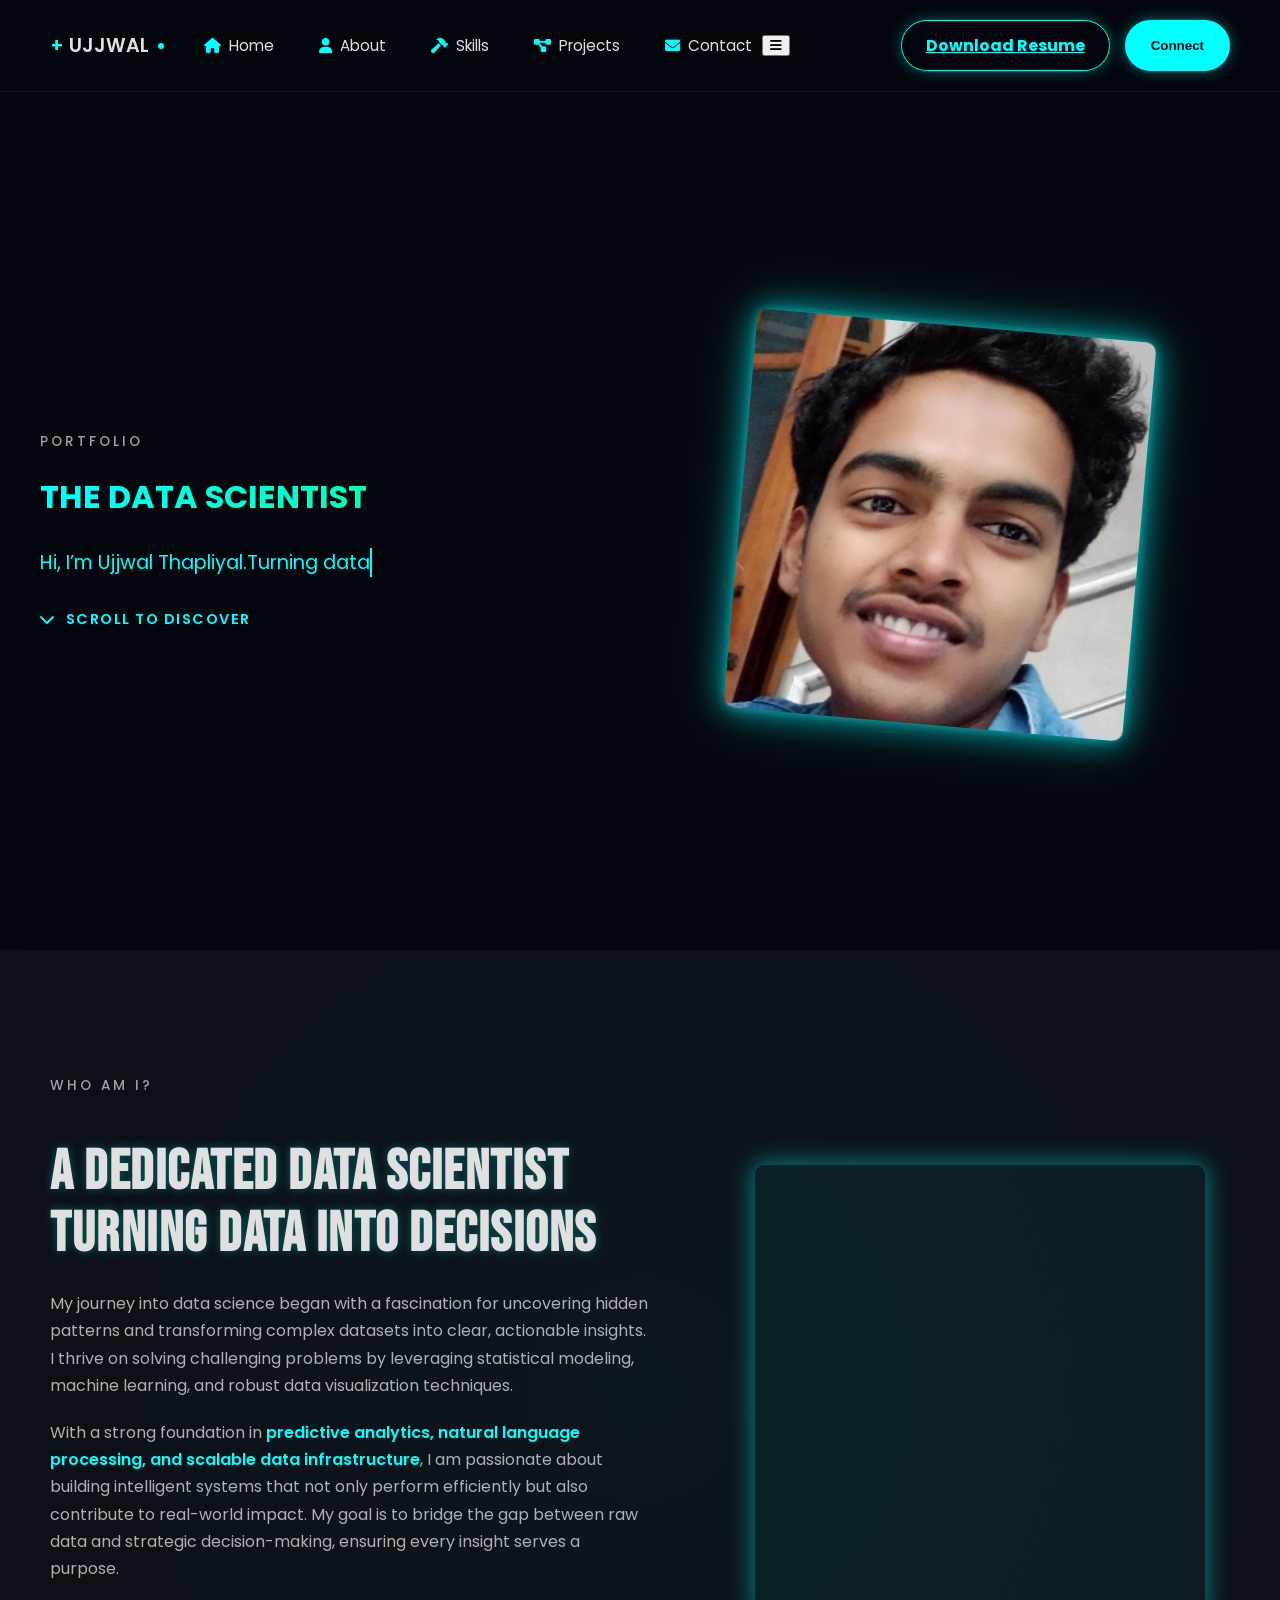
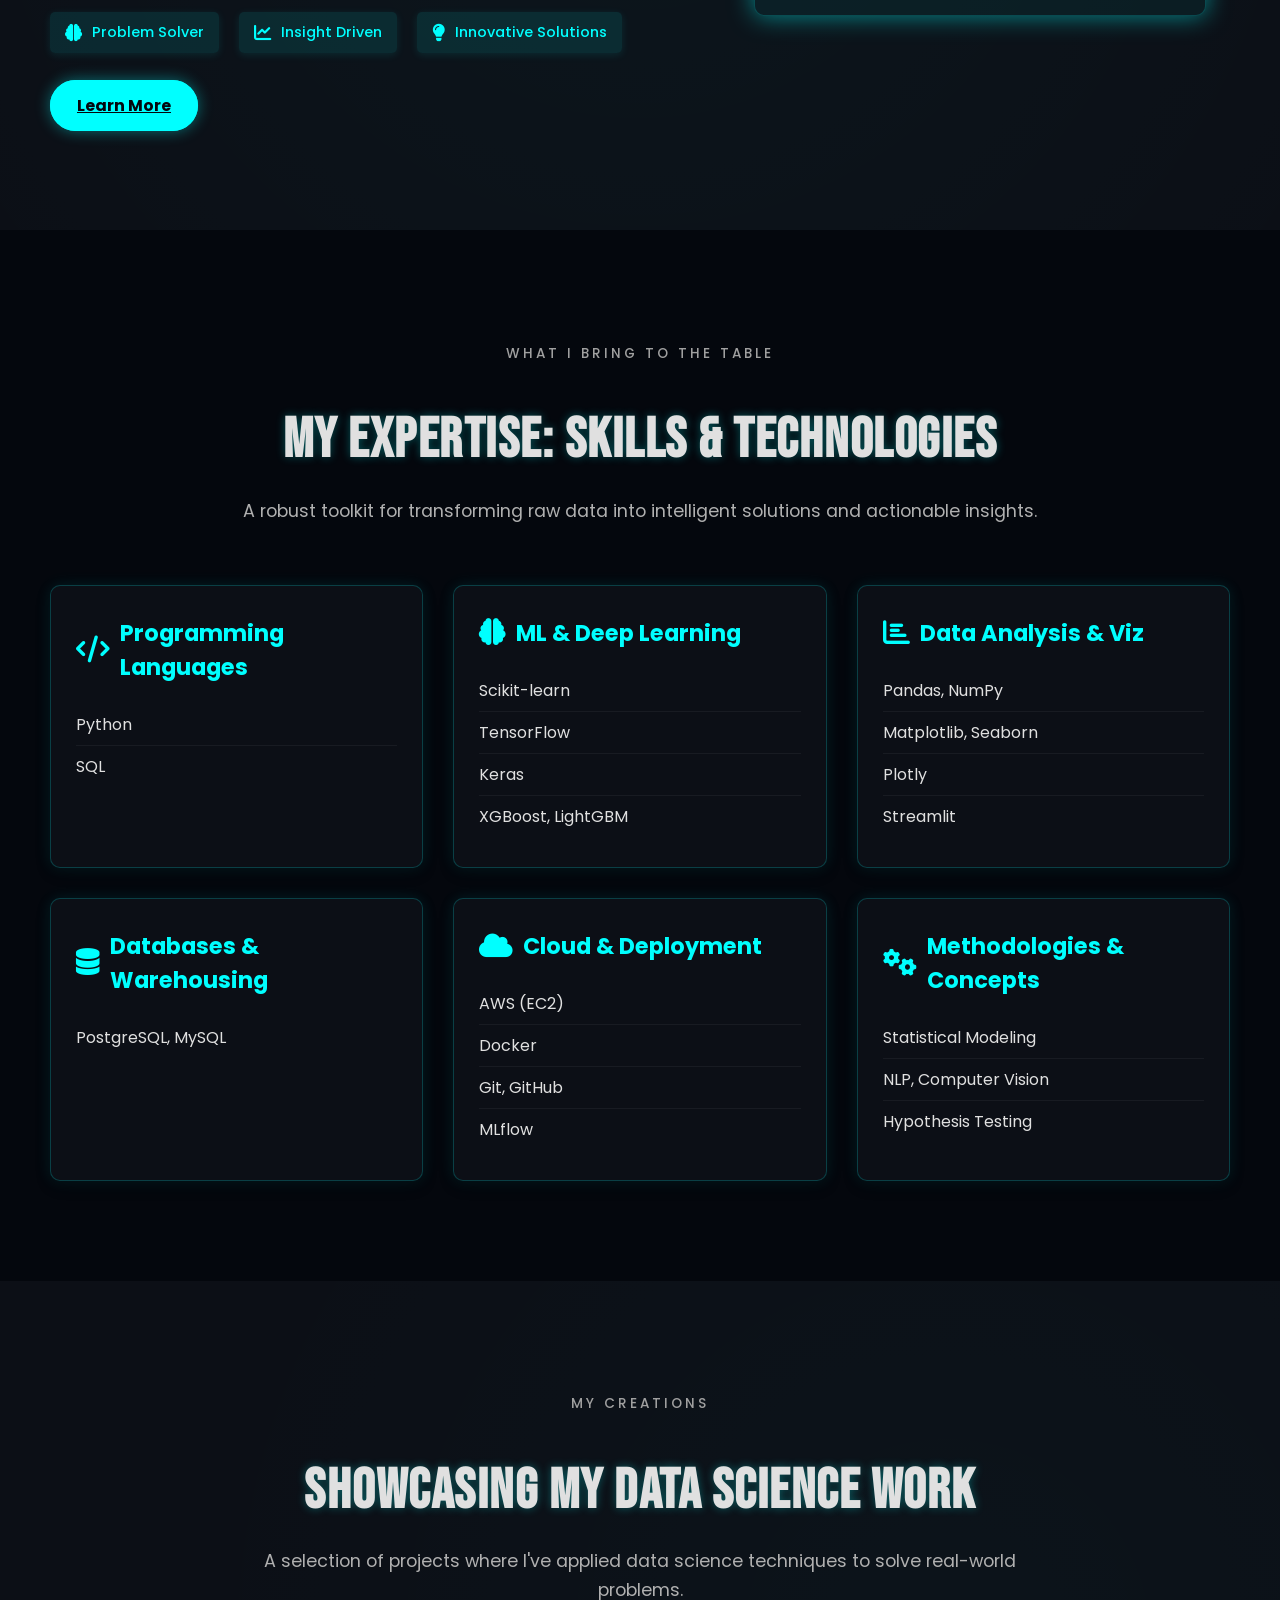
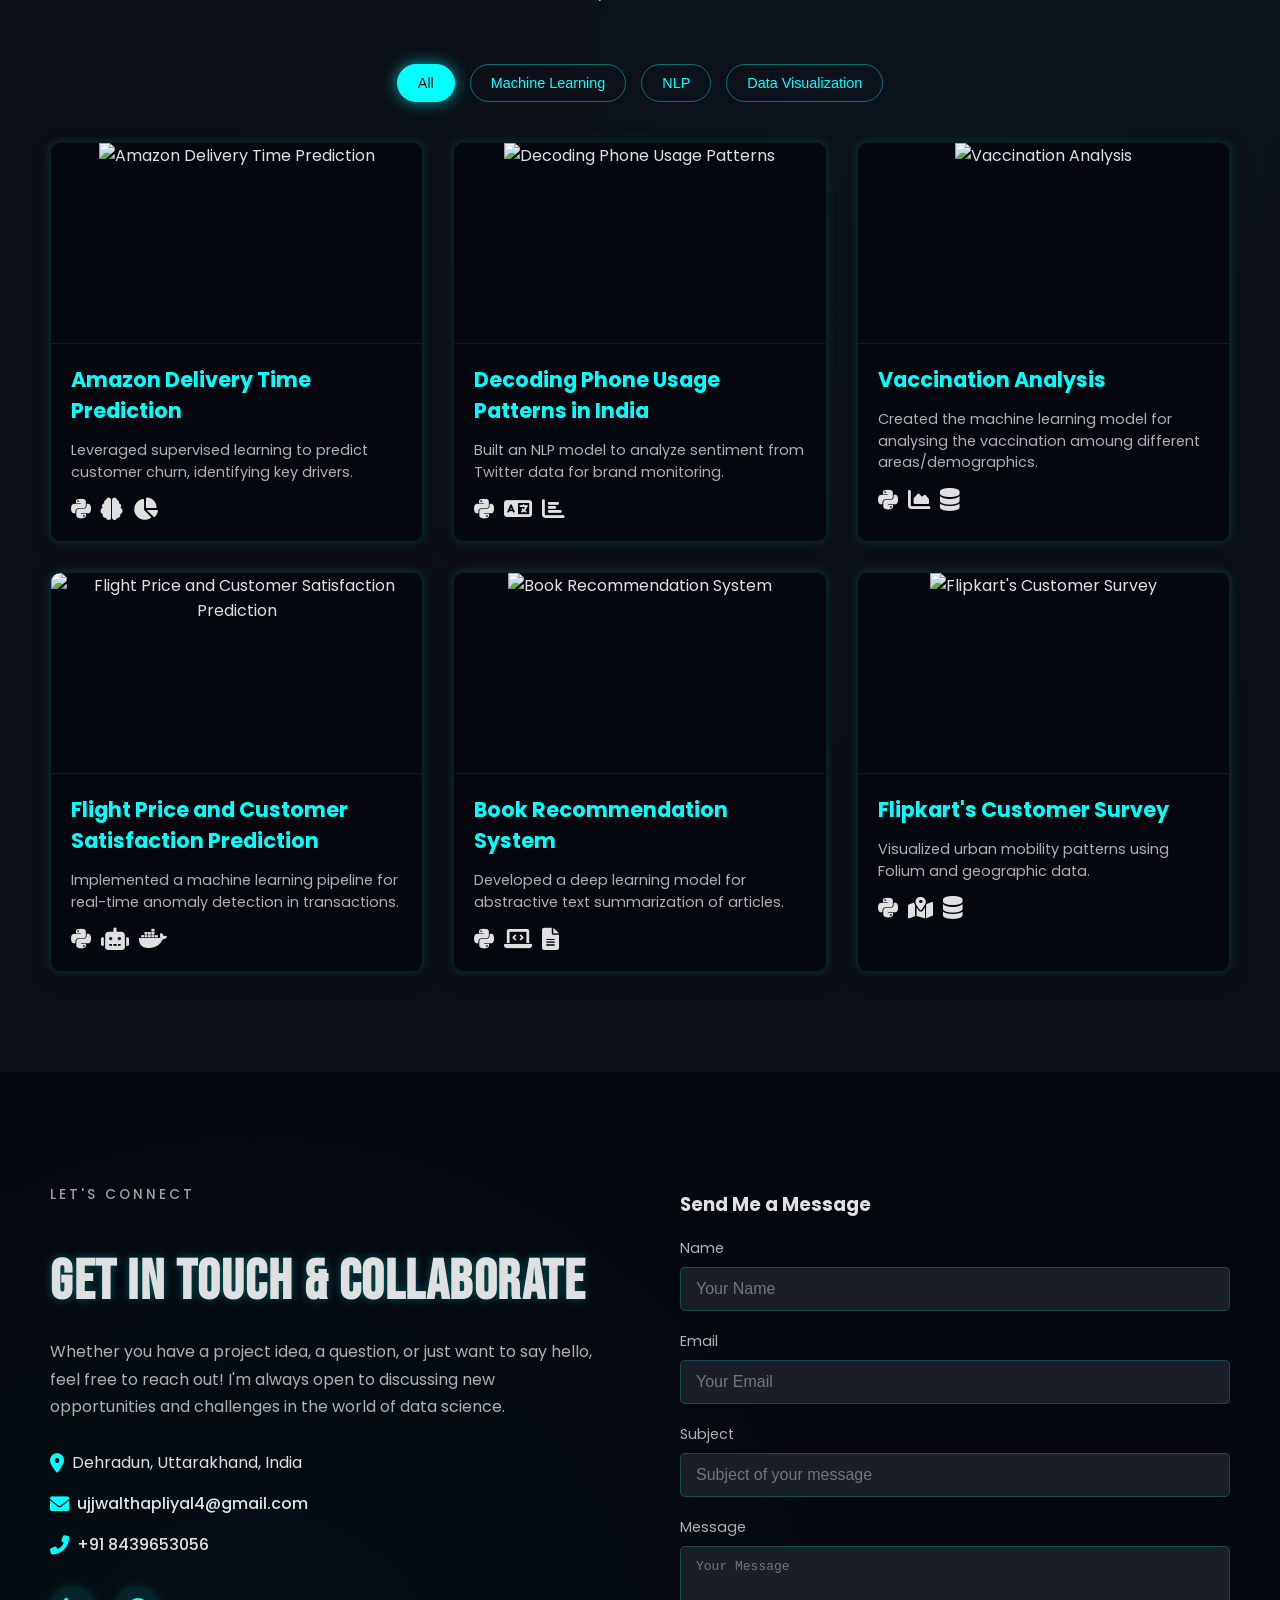
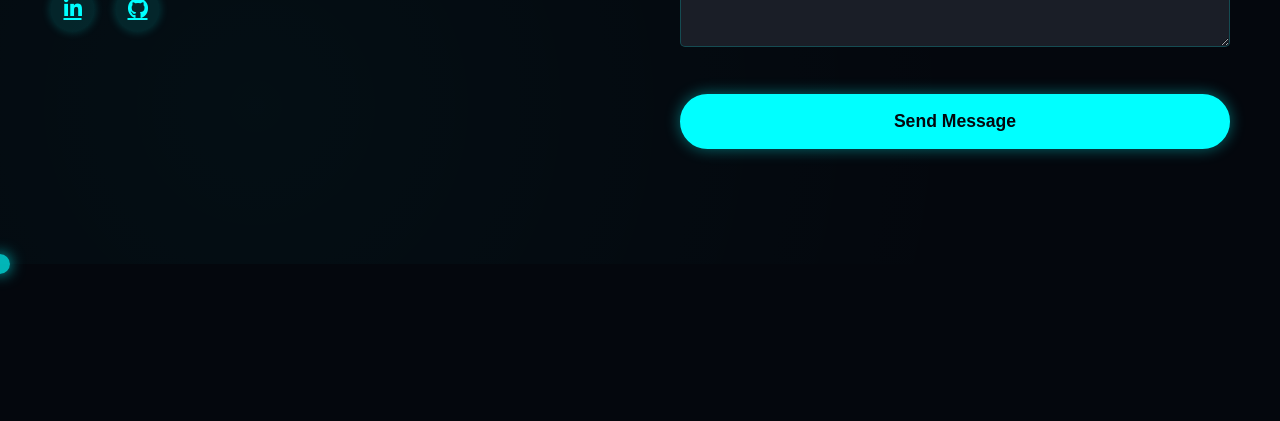
==== commit a2e55934: "Update index.html" ====
--- a/Portfolio/index.html
+++ b/Portfolio/index.html
@@ -48,7 +48,7 @@
       <button class="hamburger"><i class="fas fa-bars"></i></button>
     </div>
     <div class="navbar-right">
-     <a href="UjjwalResume__.pdf" class="btn download-resume" download aria-label="Download Resume of Ujjwal Thapliyal"><span>Download Resume</span></a>
+     <a href="https://drive.google.com/file/d/1_guqOKXjtjI8QefURwuJP9Dje3Y_JiDk/view?usp=sharing" class="btn download-resume" download aria-label="Download Resume of Ujjwal Thapliyal"><span>Download Resume</span></a>
 <button class="btn connect" aria-label="Connect via contact section" onclick="document.getElementById('contact').scrollIntoView({behavior:'smooth'})">Connect</button>
 
     </div>
@@ -466,3 +466,4 @@
     </defs>
 </svg>
 </html>
+
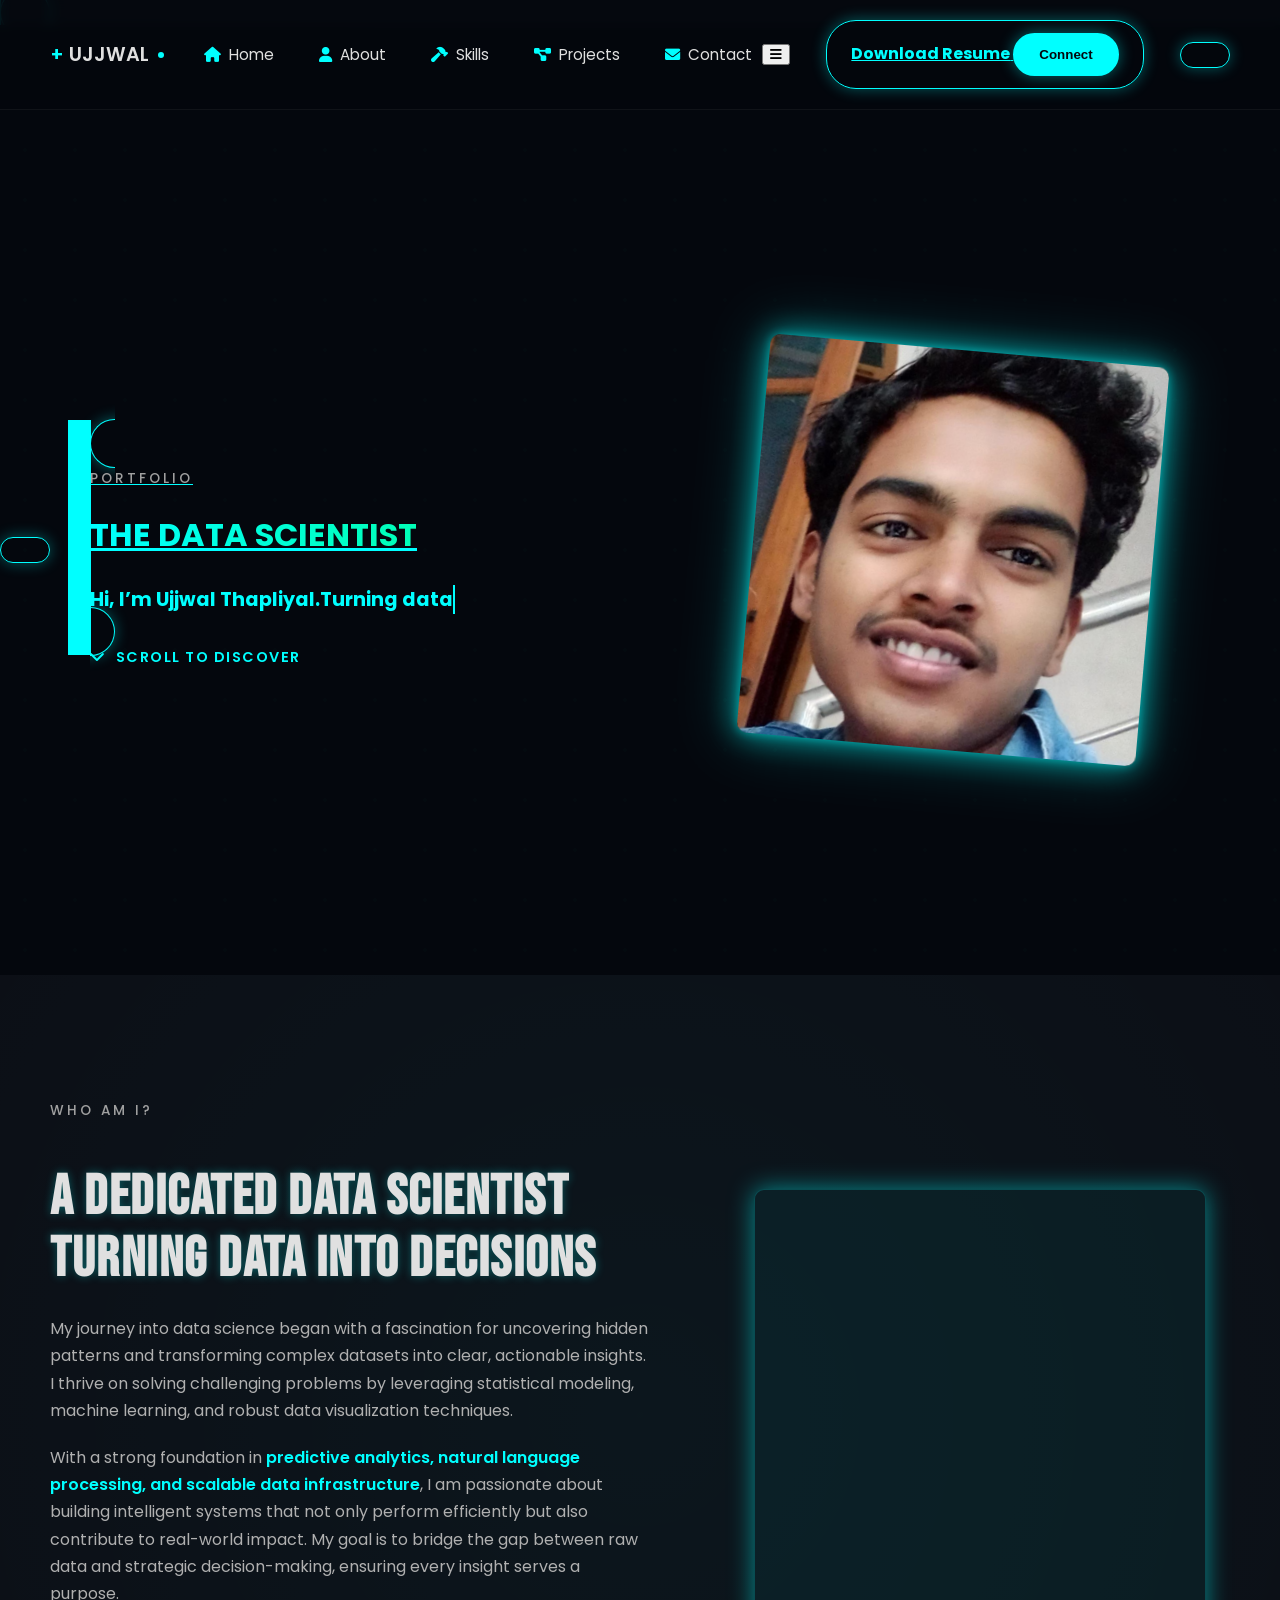
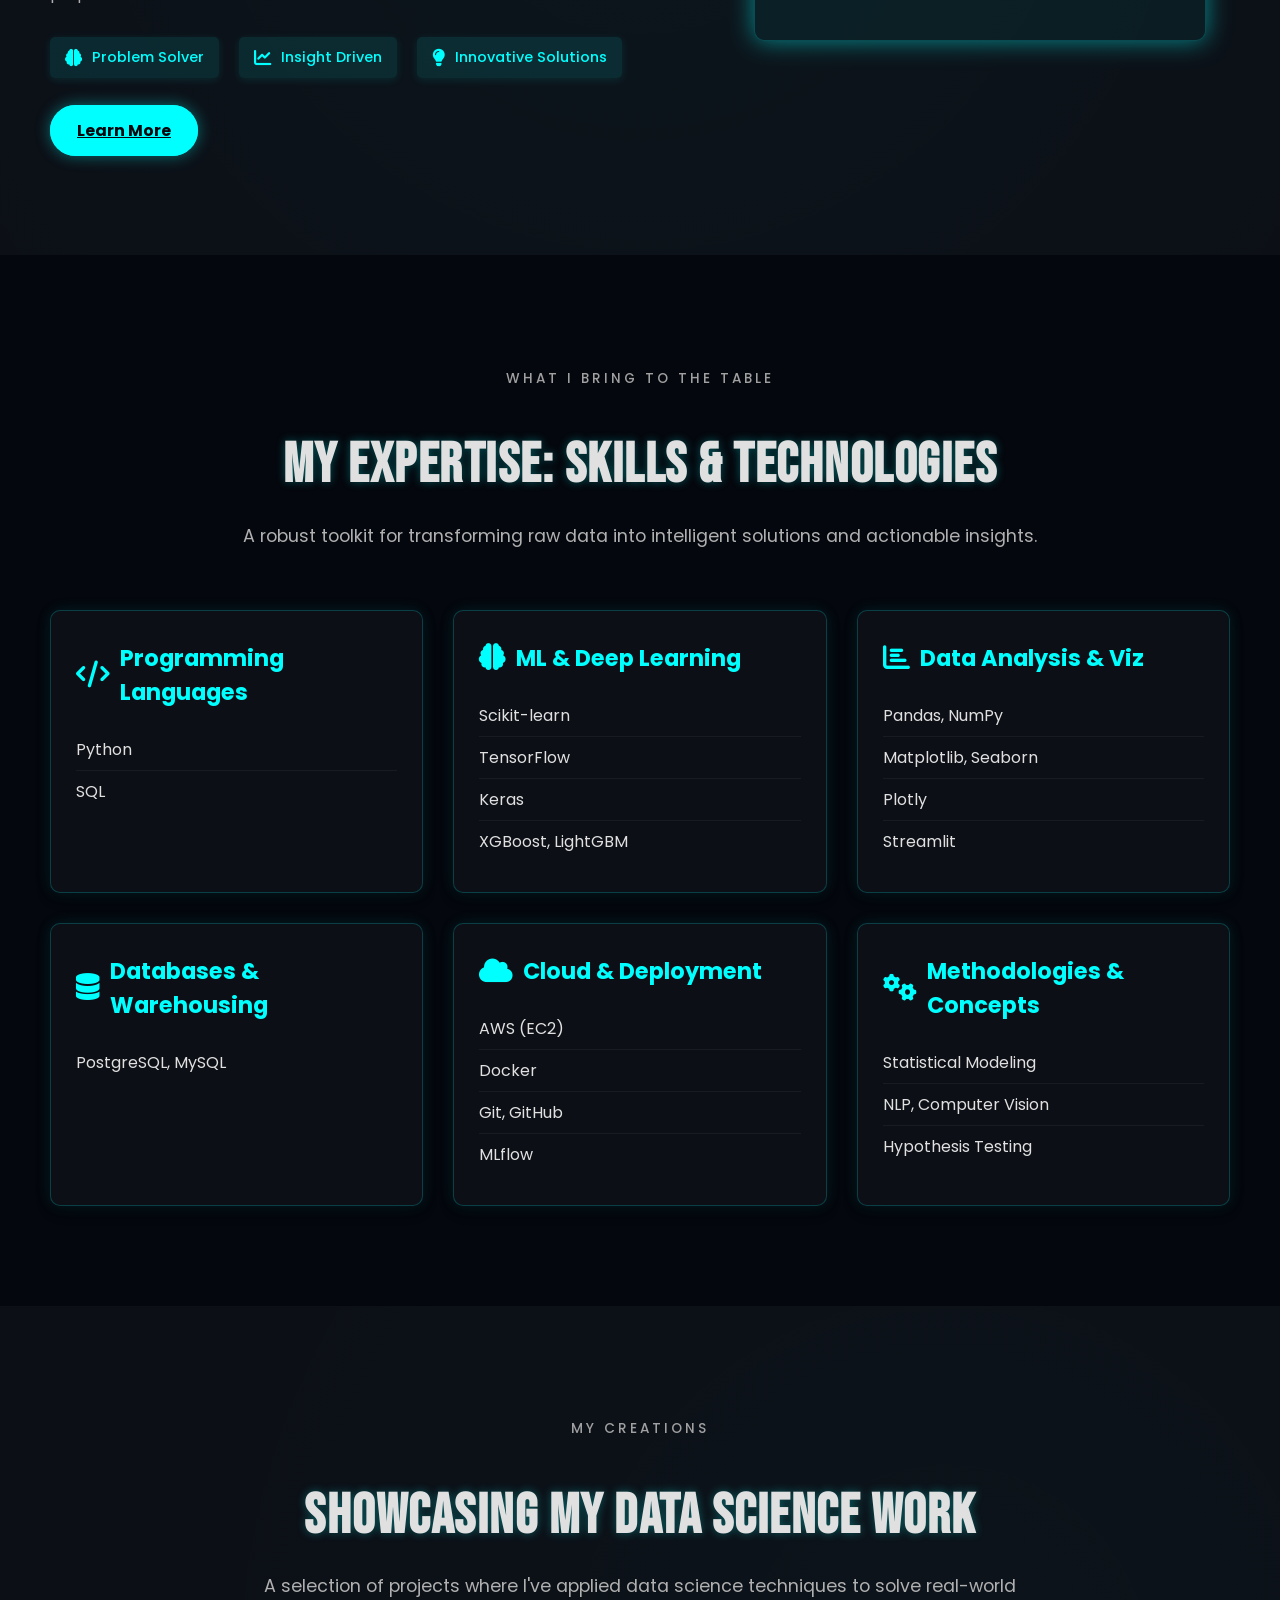
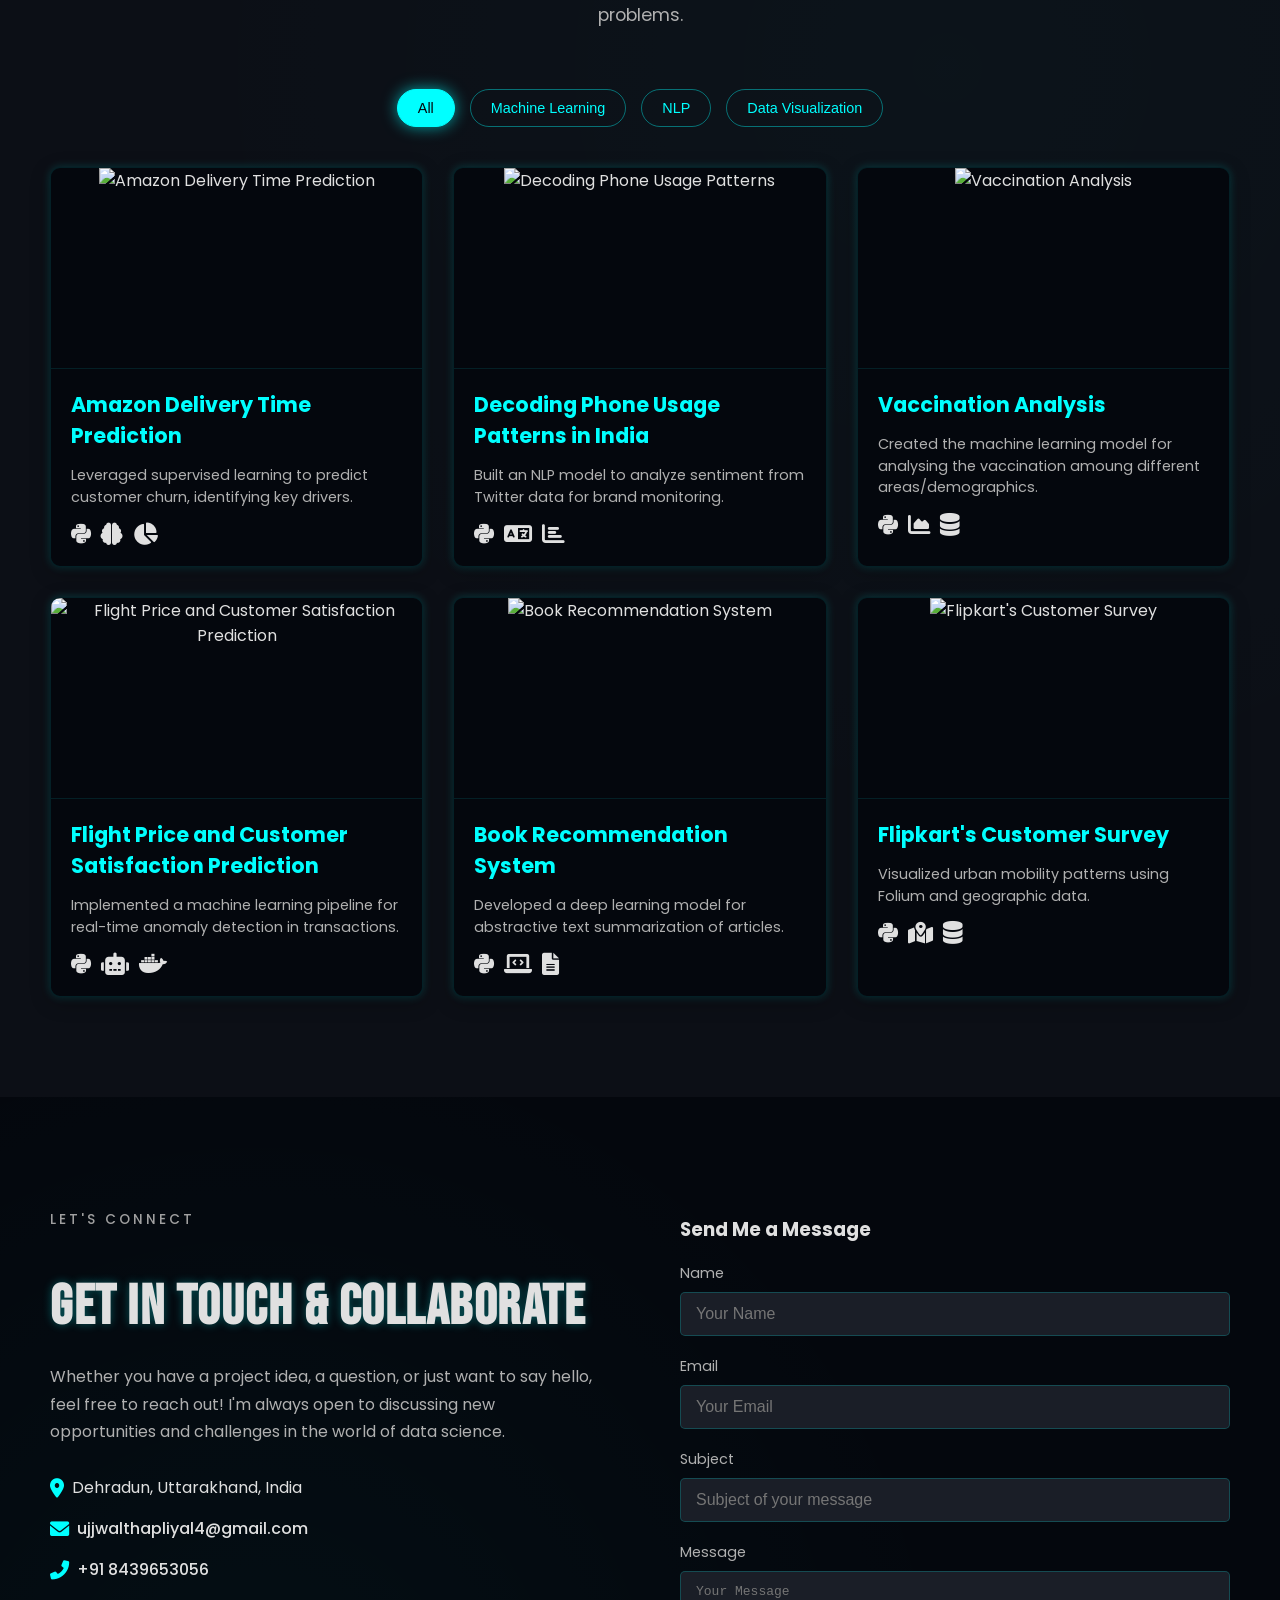
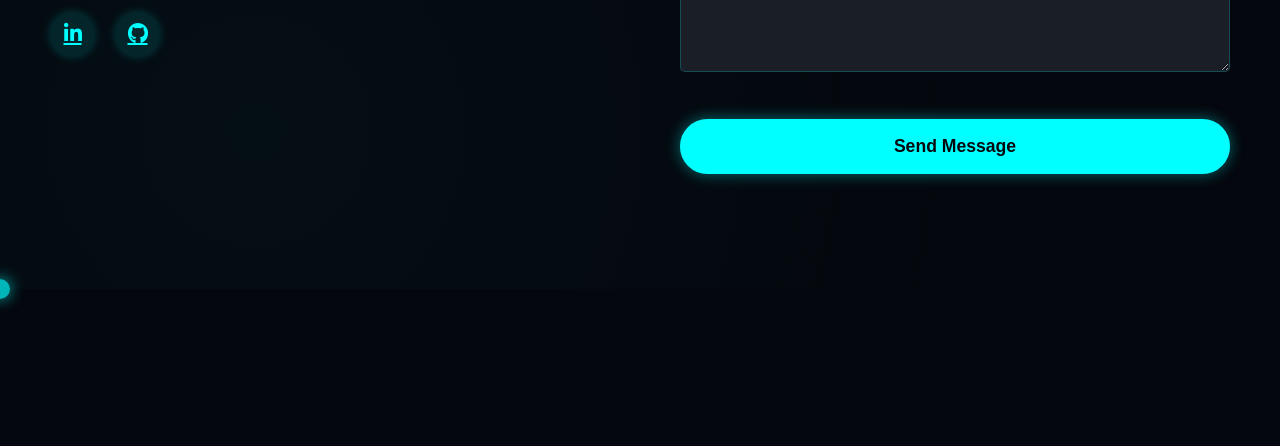
==== commit 9ea03f9f: "Update index.html" ====
--- a/Portfolio/index.html
+++ b/Portfolio/index.html
@@ -48,8 +48,9 @@
       <button class="hamburger"><i class="fas fa-bars"></i></button>
     </div>
     <div class="navbar-right">
-     <a href="https://drive.google.com/file/d/1_guqOKXjtjI8QefURwuJP9Dje3Y_JiDk/view?usp=sharing" class="btn download-resume" download aria-label="Download Resume of Ujjwal Thapliyal"><span>Download Resume</span></a>
-<button class="btn connect" aria-label="Connect via contact section" onclick="document.getElementById('contact').scrollIntoView({behavior:'smooth'})">Connect</button>
+      <a href="https://drive.google.com/uc?export=download&id=1_guqOKXjtjI8QefURwuJP9Dje3Y_JiDk" class="btn download-resume" download aria-label="Download Resume of Ujjwal Thapliyal">
+  <span>Download Resume</span>
+        <button class="btn connect" aria-label="Connect via contact section" onclick="document.getElementById('contact').scrollIntoView({behavior:'smooth'})">Connect</button>
 
     </div>
   </header>
@@ -467,3 +468,4 @@
 </svg>
 </html>
 
+
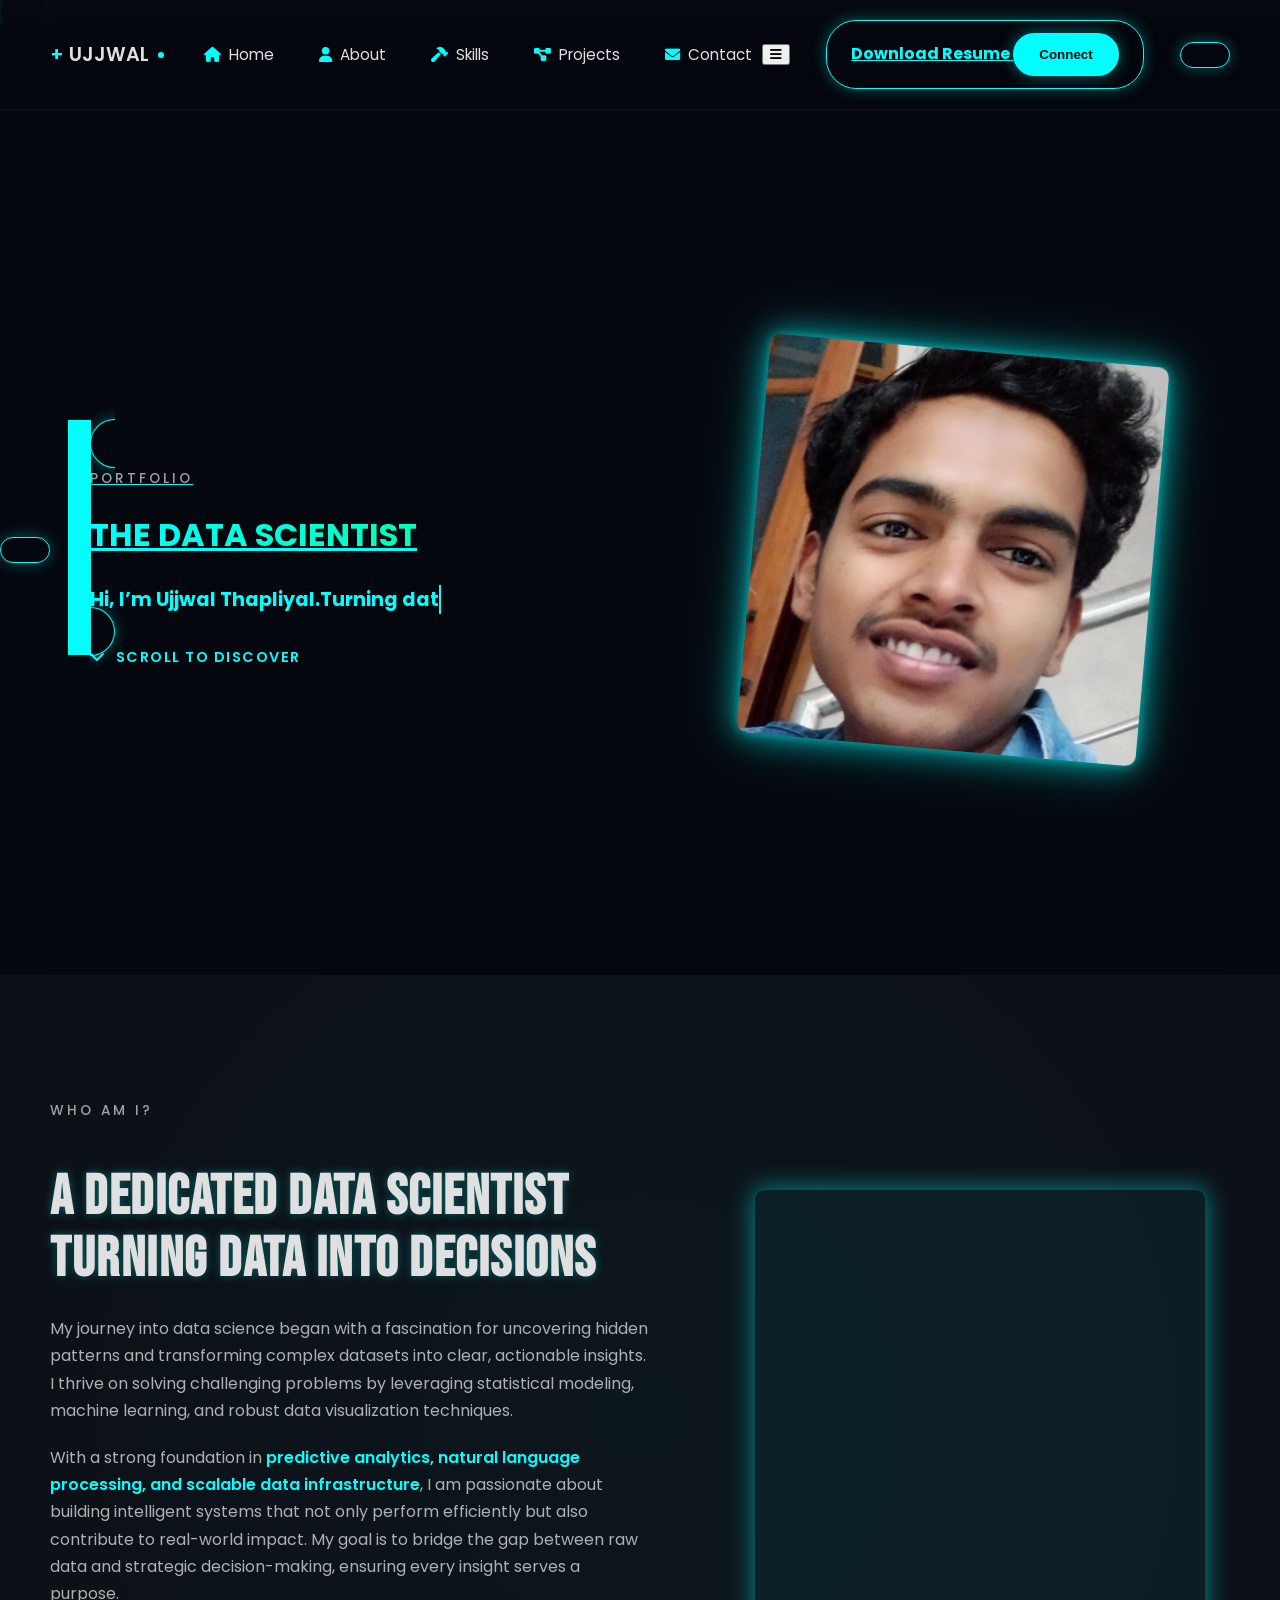
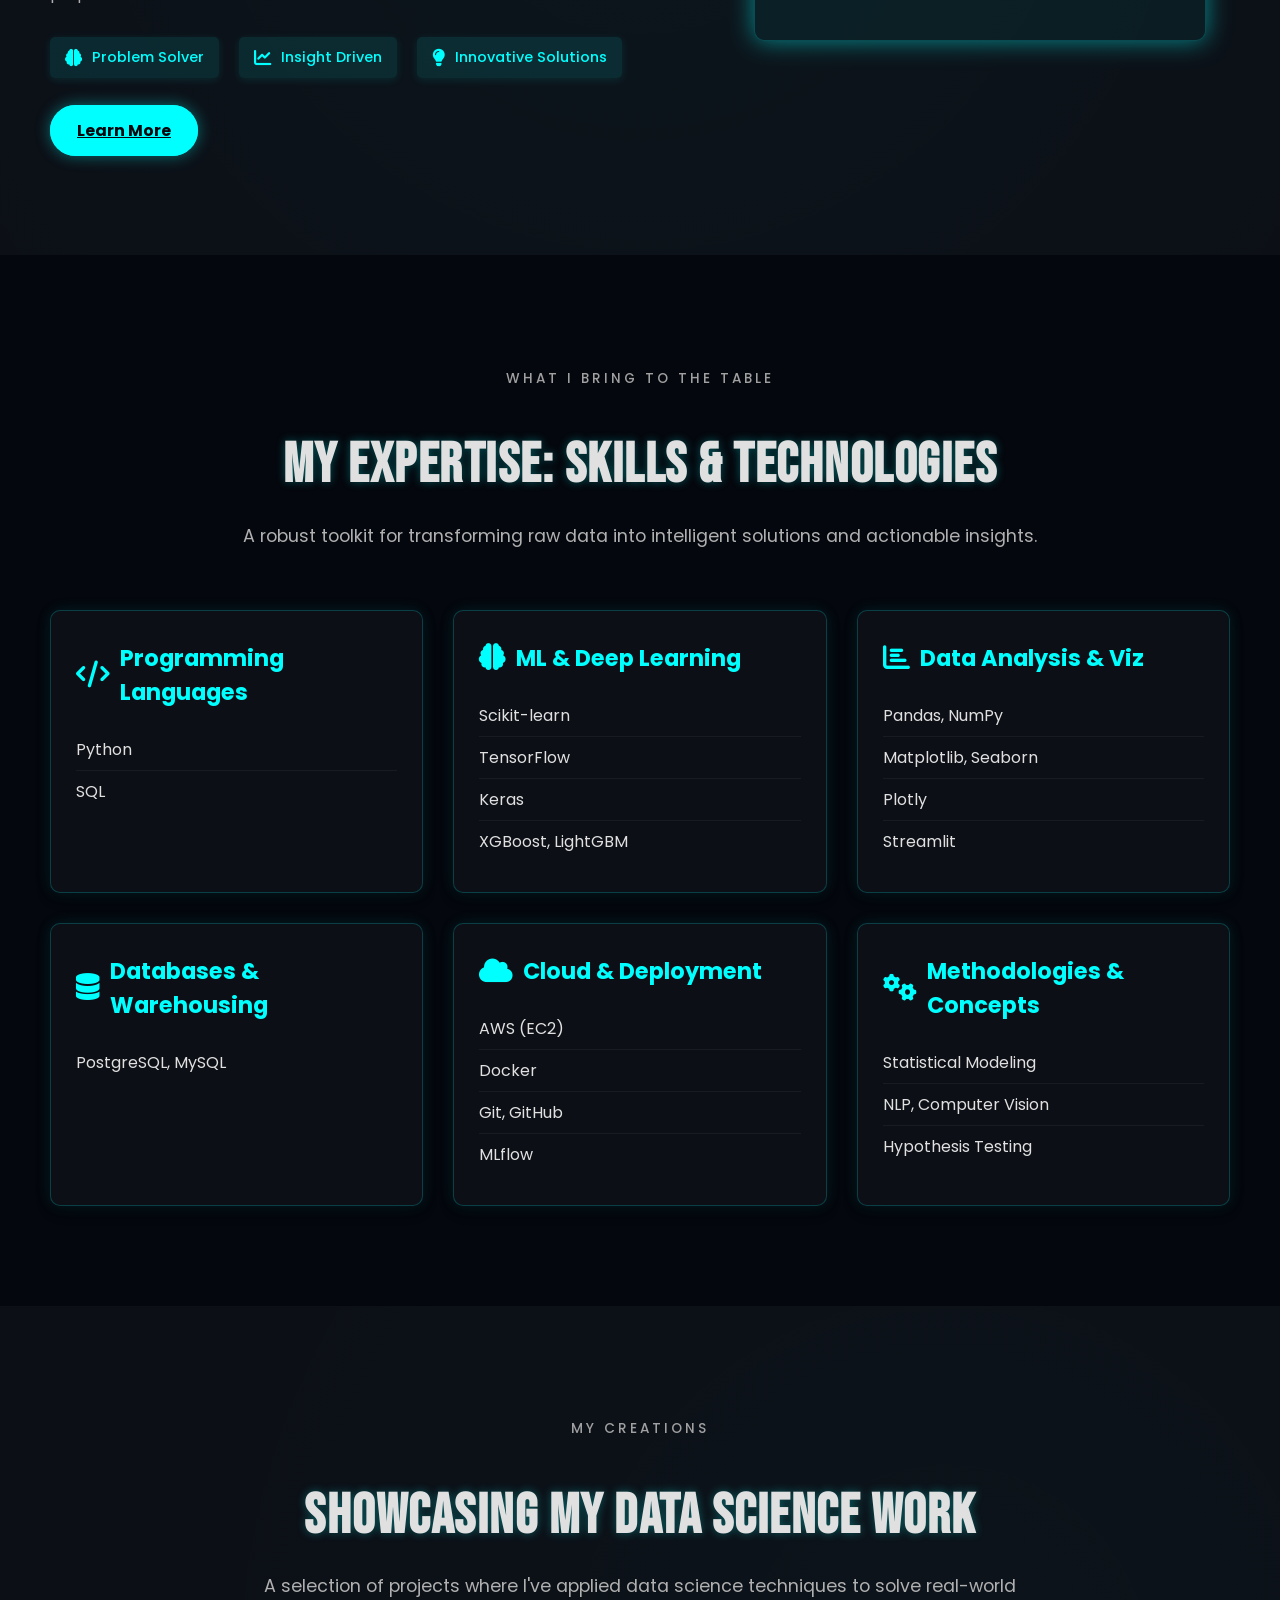
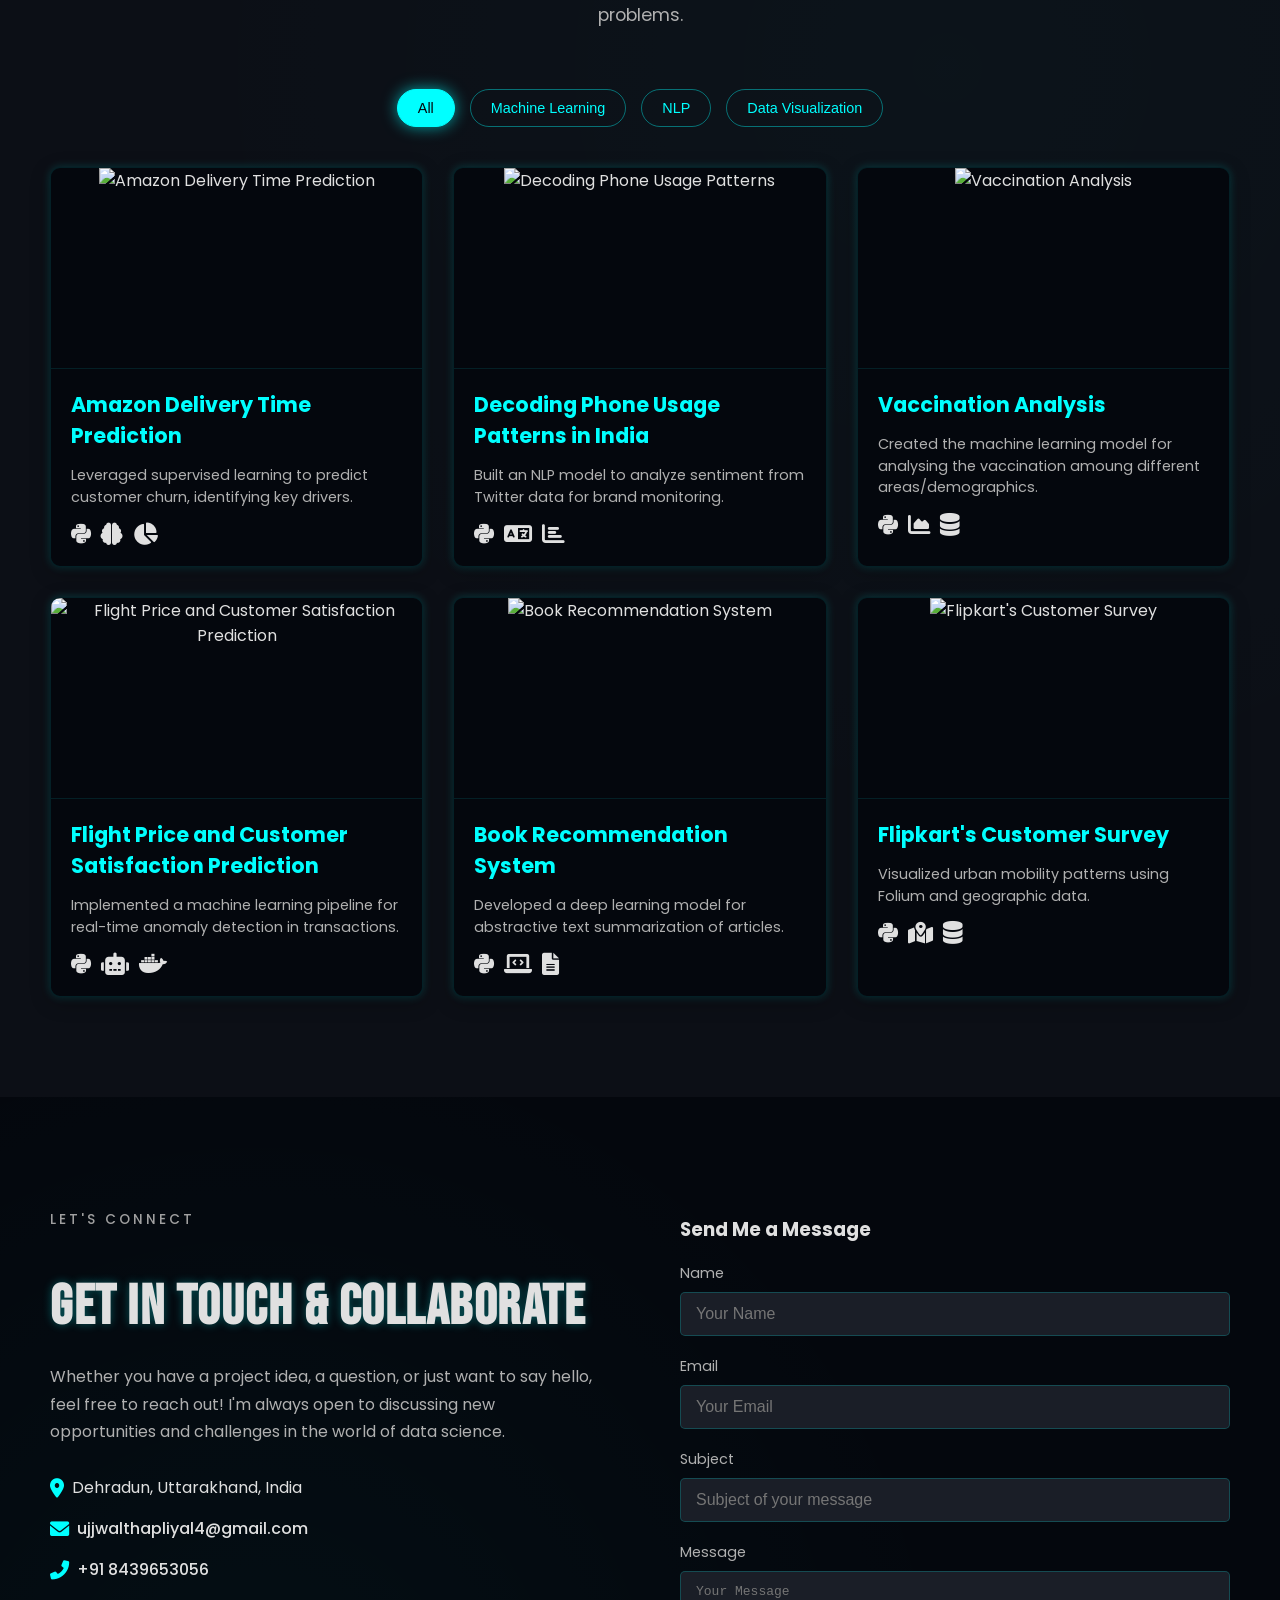
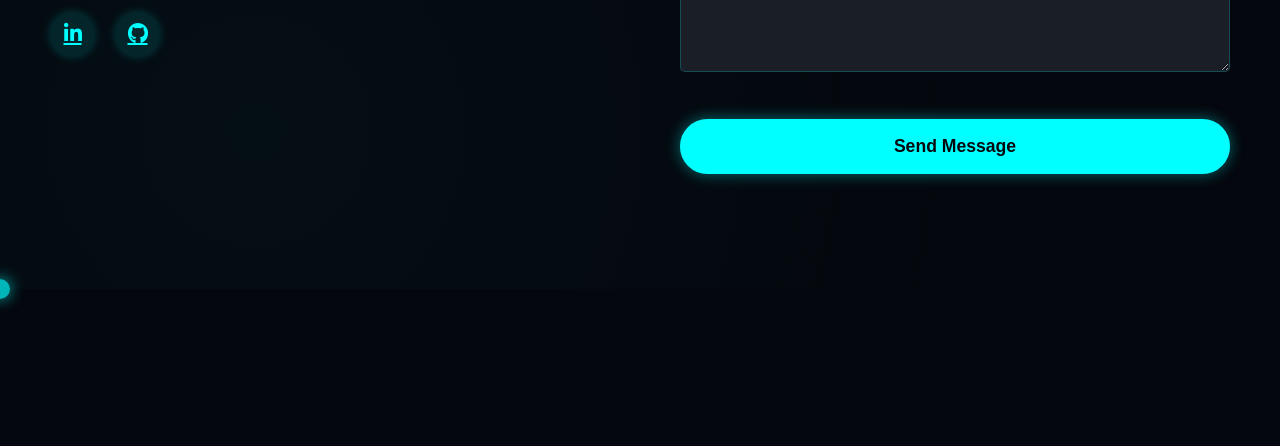
==== commit 3a1dee26: "Update index.html" ====
--- a/Portfolio/index.html
+++ b/Portfolio/index.html
@@ -48,7 +48,7 @@
       <button class="hamburger"><i class="fas fa-bars"></i></button>
     </div>
     <div class="navbar-right">
-      <a href="https://drive.google.com/uc?export=download&id=1_guqOKXjtjI8QefURwuJP9Dje3Y_JiDk" class="btn download-resume" download aria-label="Download Resume of Ujjwal Thapliyal">
+      <a href="https://drive.google.com/file/d/1KIgHDoNZc7zI1L3fwW1dik-7uTSyIOPs/view?usp=sharing" class="btn download-resume" download aria-label="Download Resume of Ujjwal Thapliyal">
   <span>Download Resume</span>
         <button class="btn connect" aria-label="Connect via contact section" onclick="document.getElementById('contact').scrollIntoView({behavior:'smooth'})">Connect</button>
 
@@ -469,3 +469,4 @@
 </html>
 
 
+
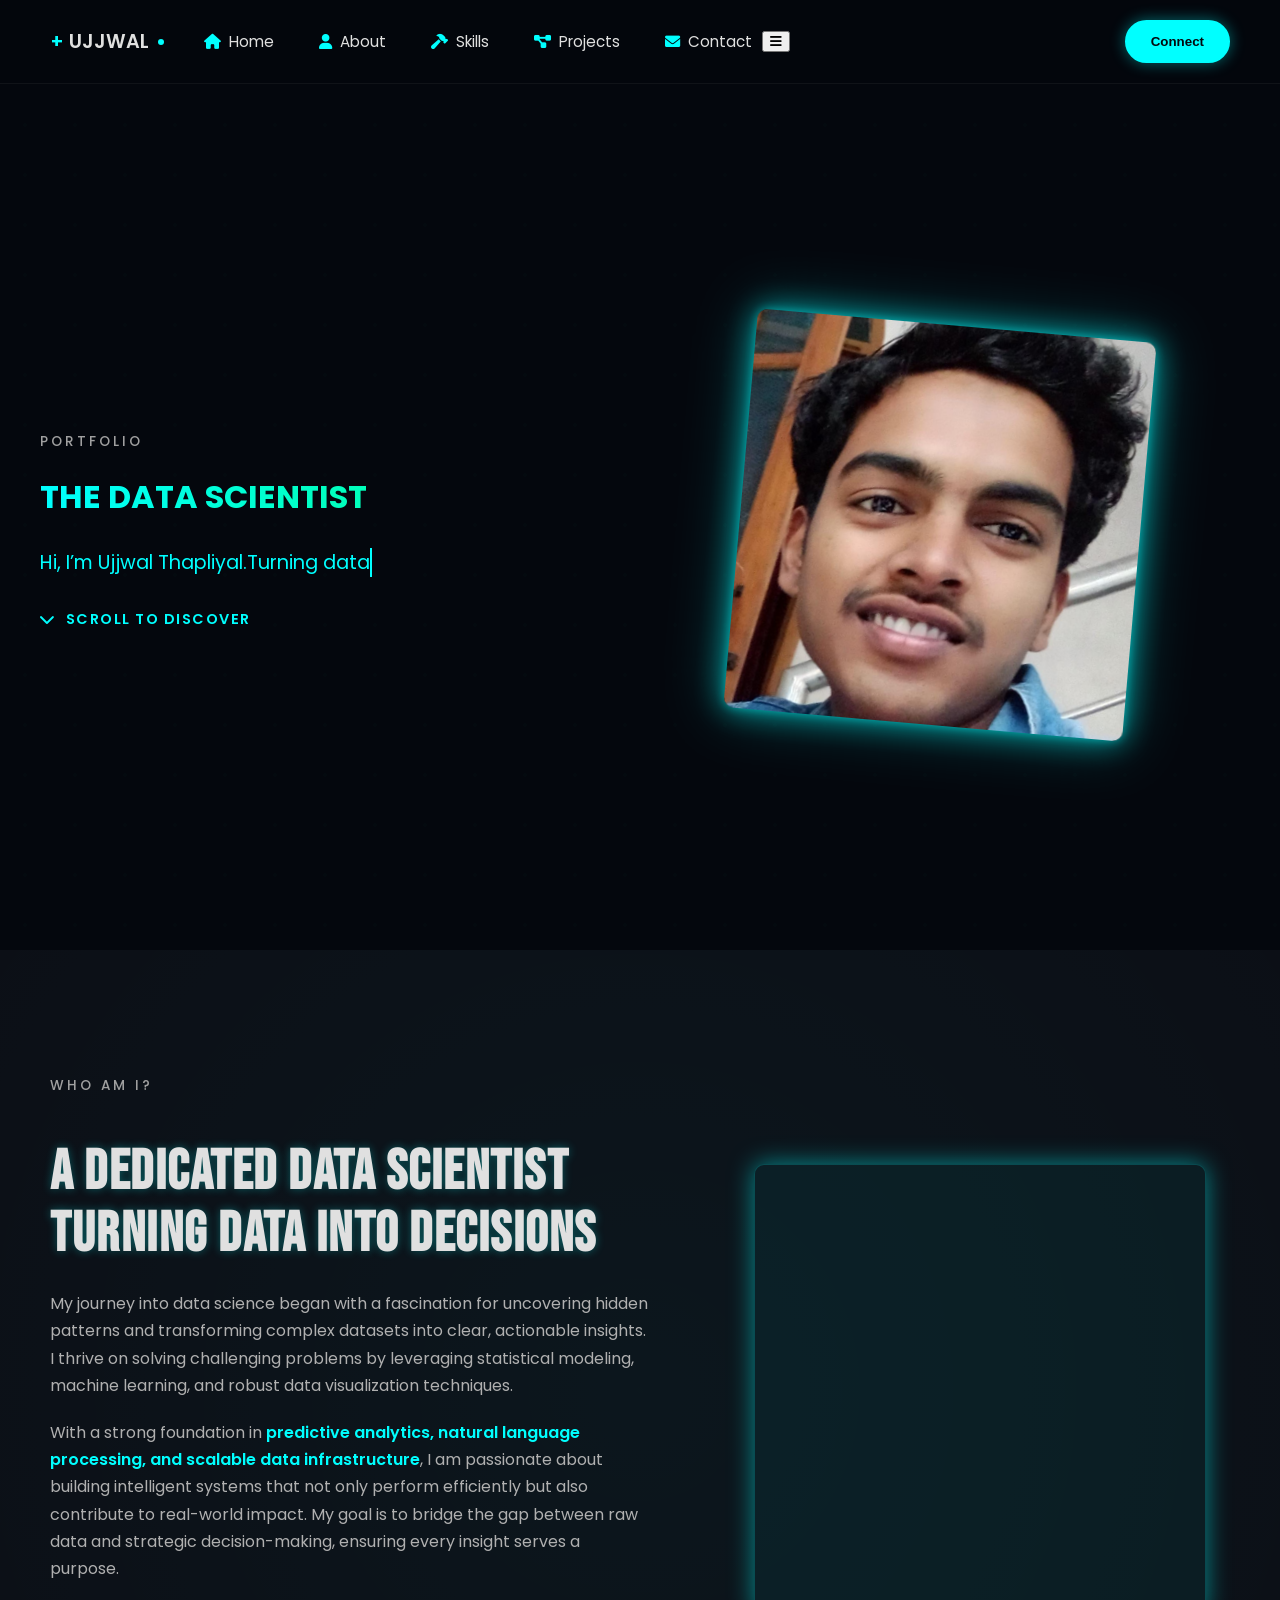
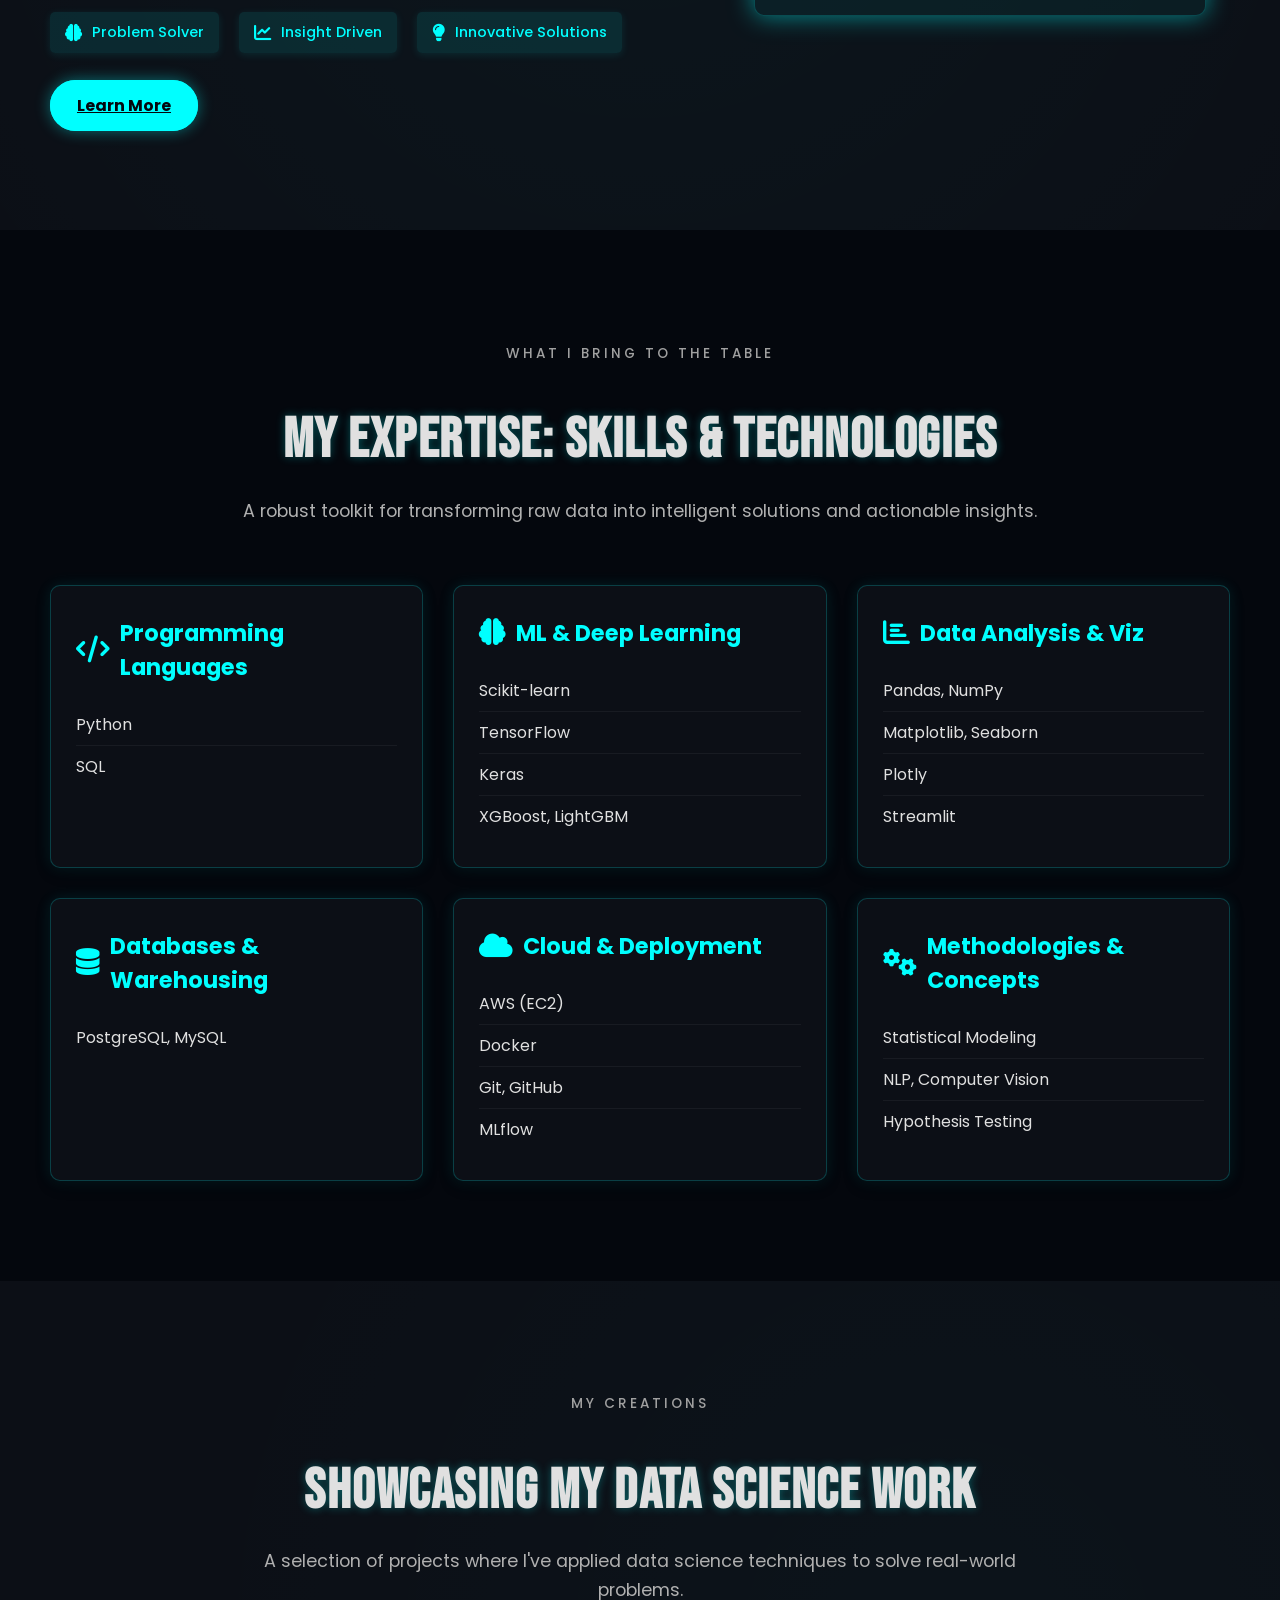
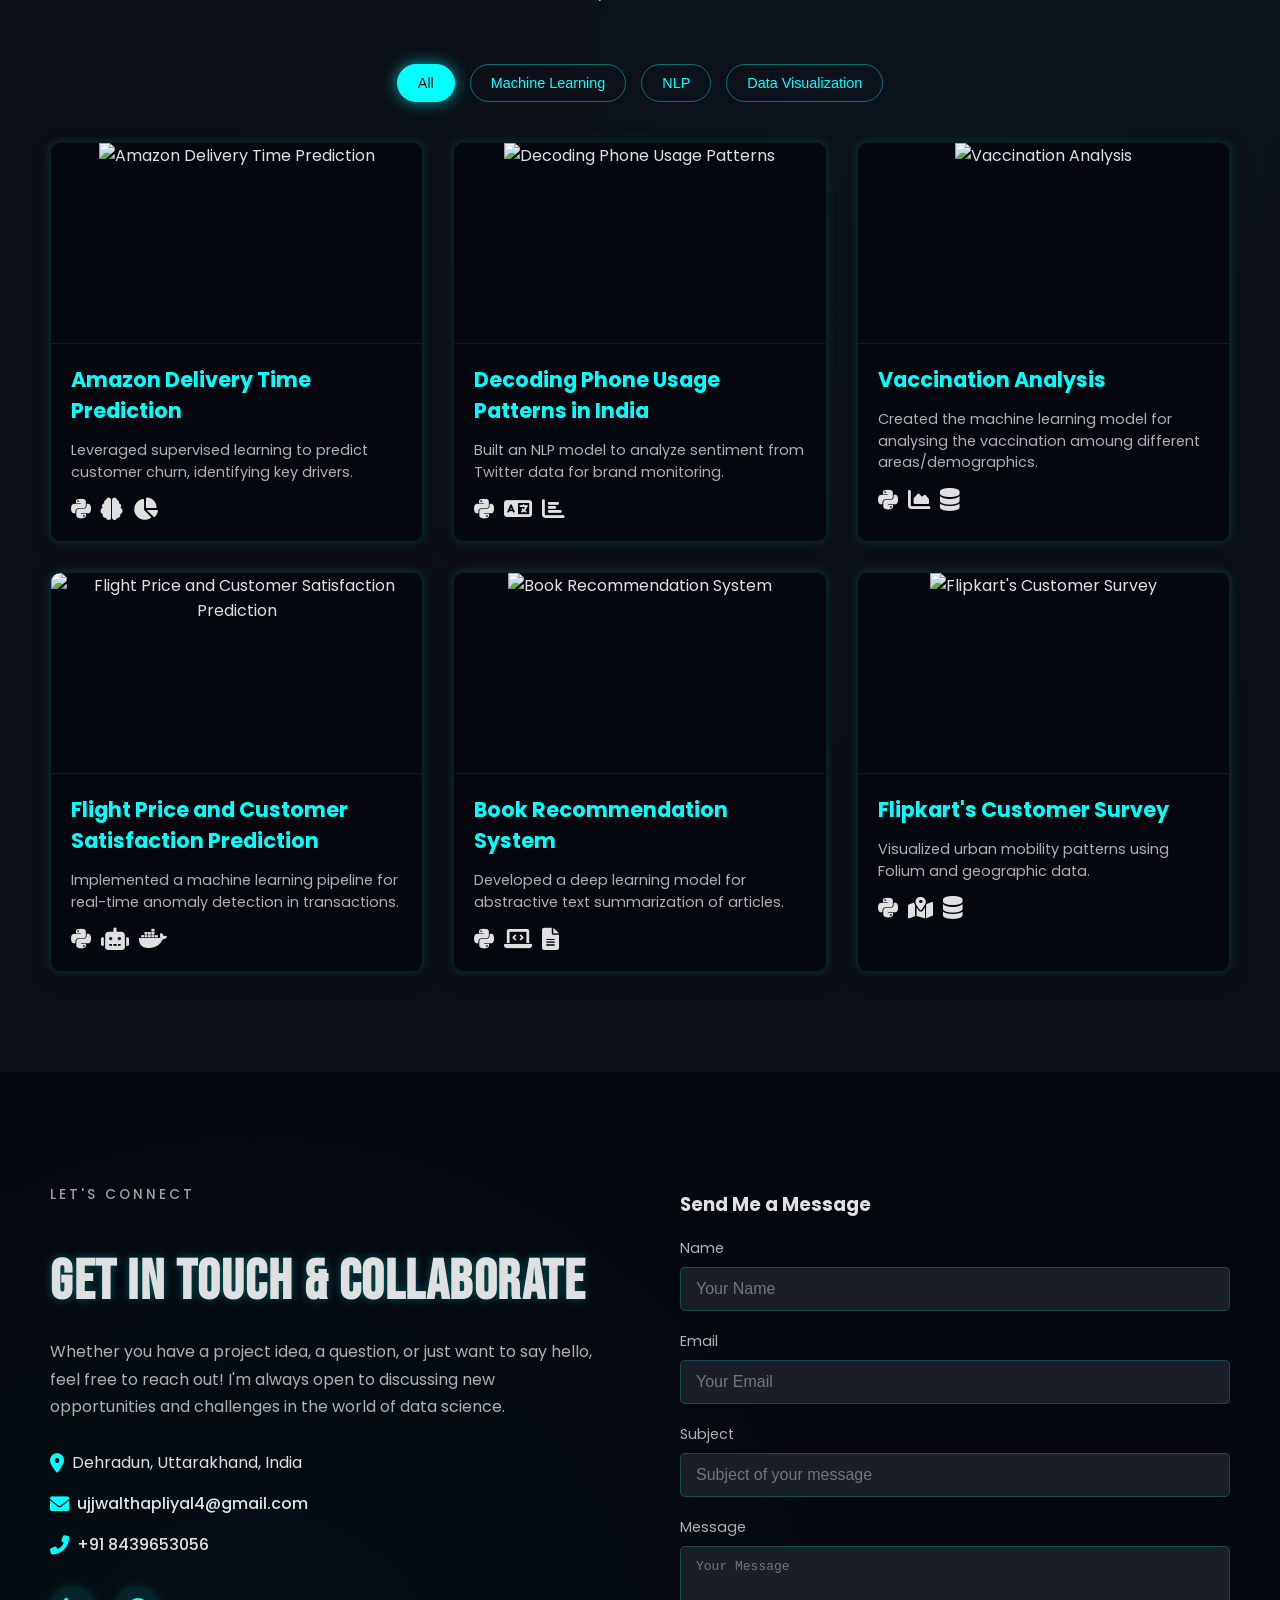
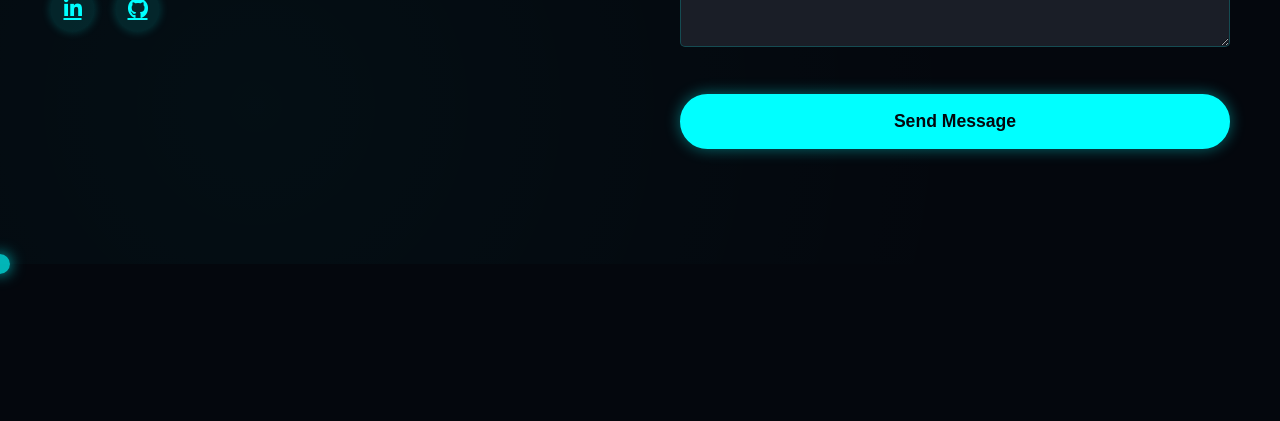
==== commit 13cf5ca1: "Update index.html" ====
--- a/Portfolio/index.html
+++ b/Portfolio/index.html
@@ -48,8 +48,8 @@
       <button class="hamburger"><i class="fas fa-bars"></i></button>
     </div>
     <div class="navbar-right">
-      <a href="https://drive.google.com/file/d/1KIgHDoNZc7zI1L3fwW1dik-7uTSyIOPs/view?usp=sharing" class="btn download-resume" download aria-label="Download Resume of Ujjwal Thapliyal">
-  <span>Download Resume</span>
+      <!-- <a href="https://drive.google.com/file/d/1KIgHDoNZc7zI1L3fwW1dik-7uTSyIOPs/view?usp=sharing" class="btn download-resume" download aria-label="Download Resume of Ujjwal Thapliyal">
+  <span>Download Resume</span> -->
         <button class="btn connect" aria-label="Connect via contact section" onclick="document.getElementById('contact').scrollIntoView({behavior:'smooth'})">Connect</button>
 
     </div>
@@ -470,3 +470,4 @@
 
 
 
+
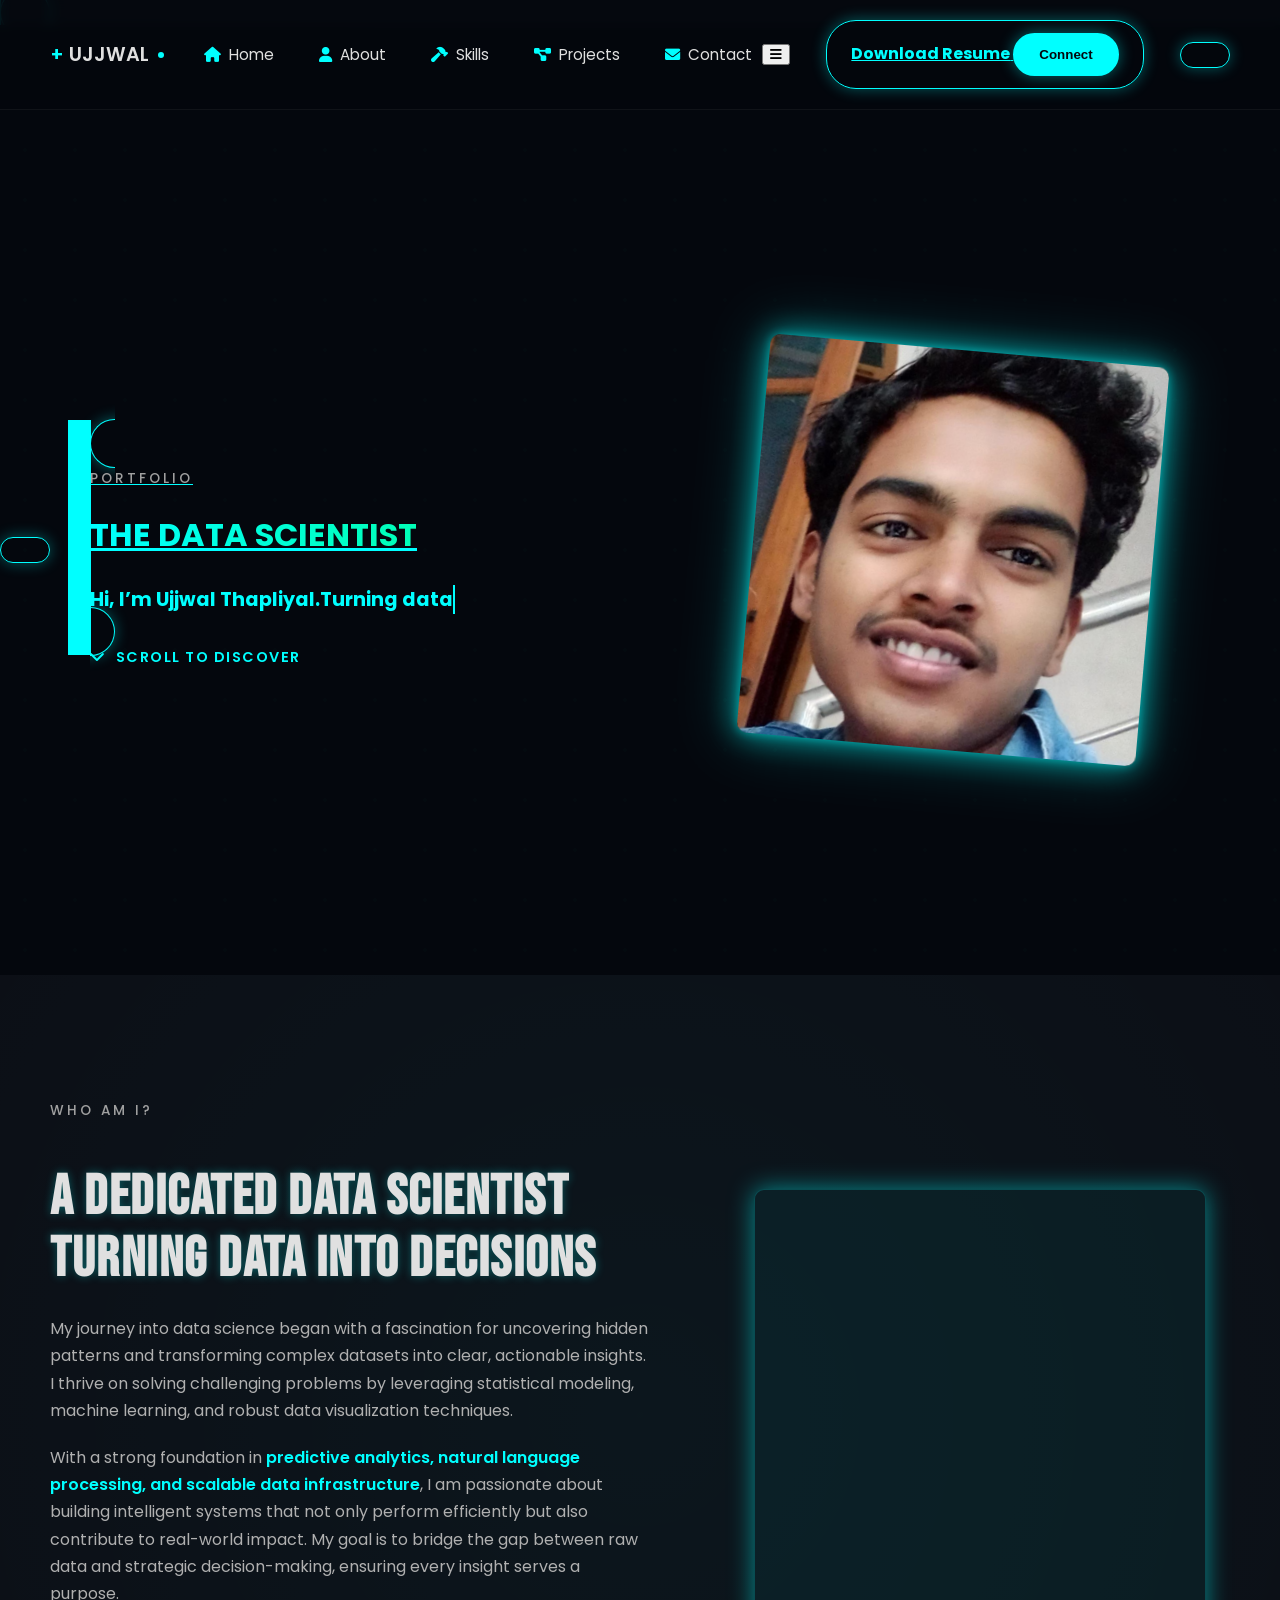
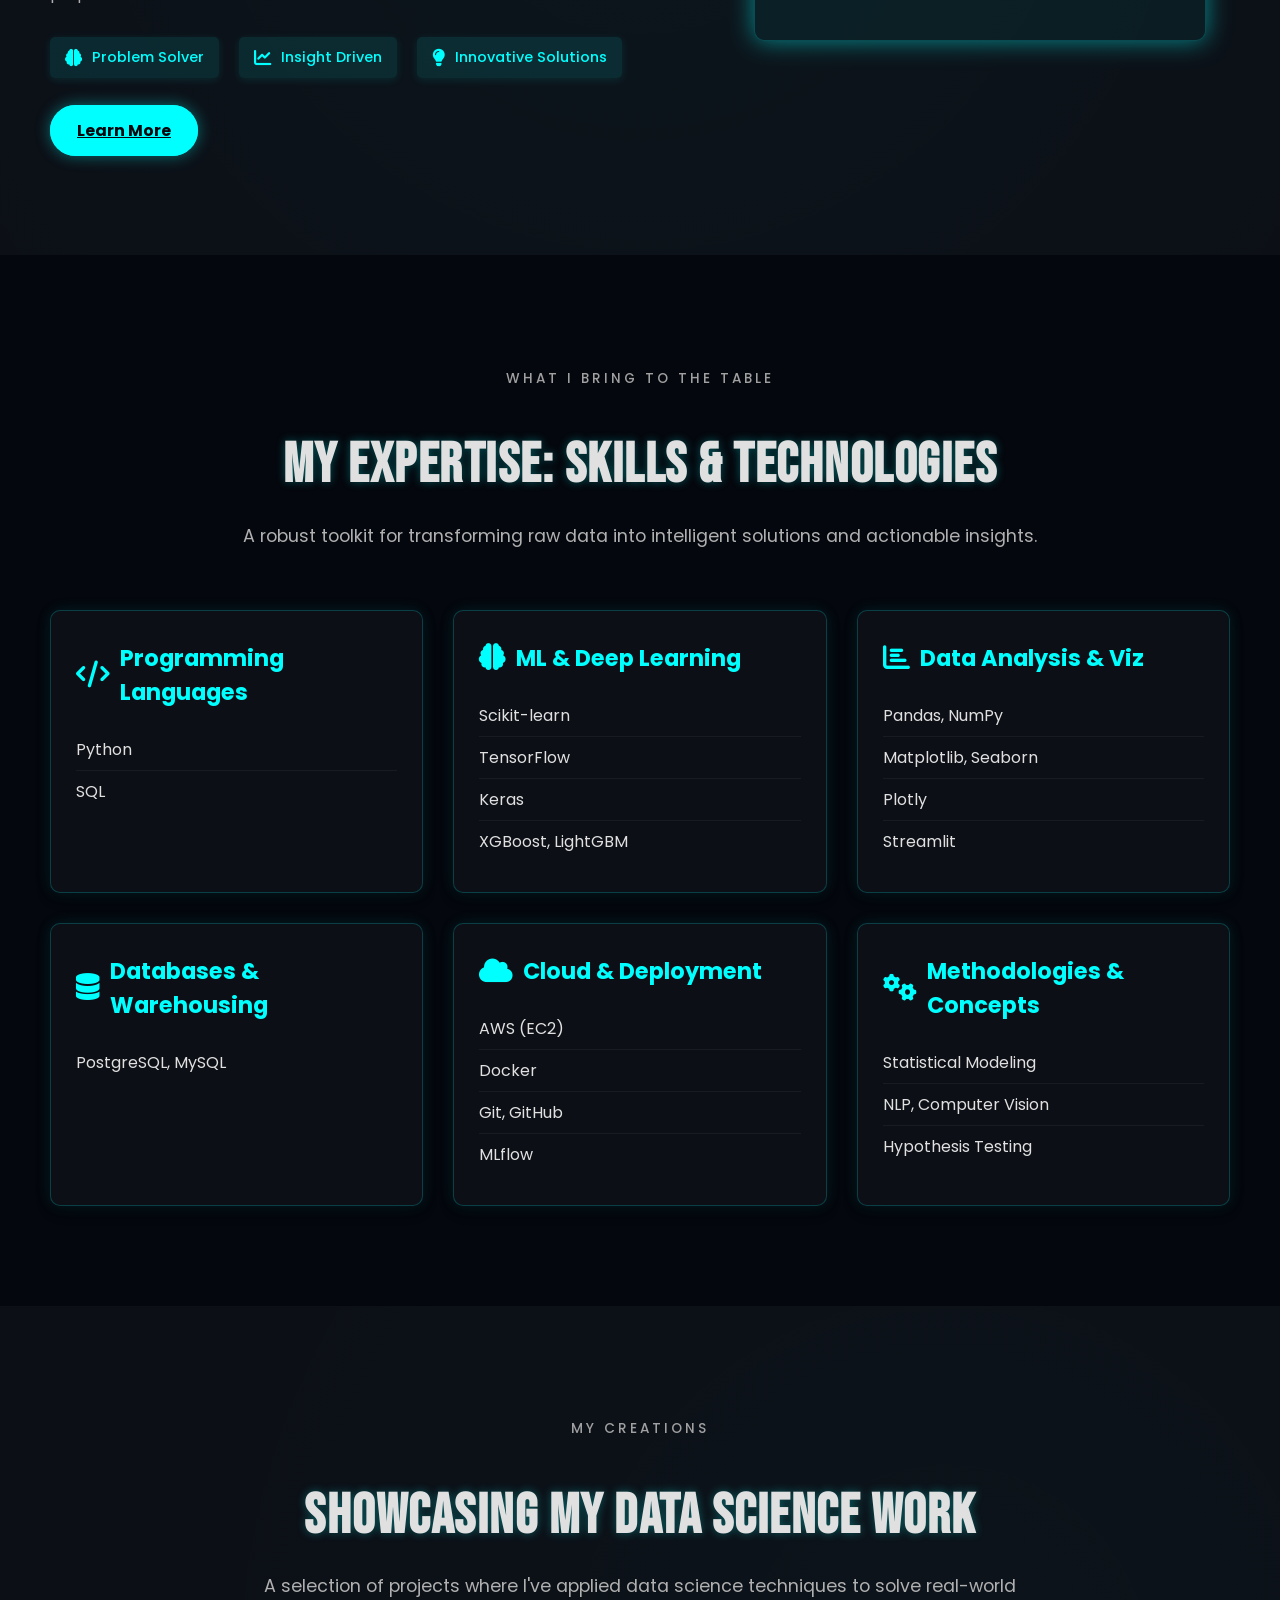
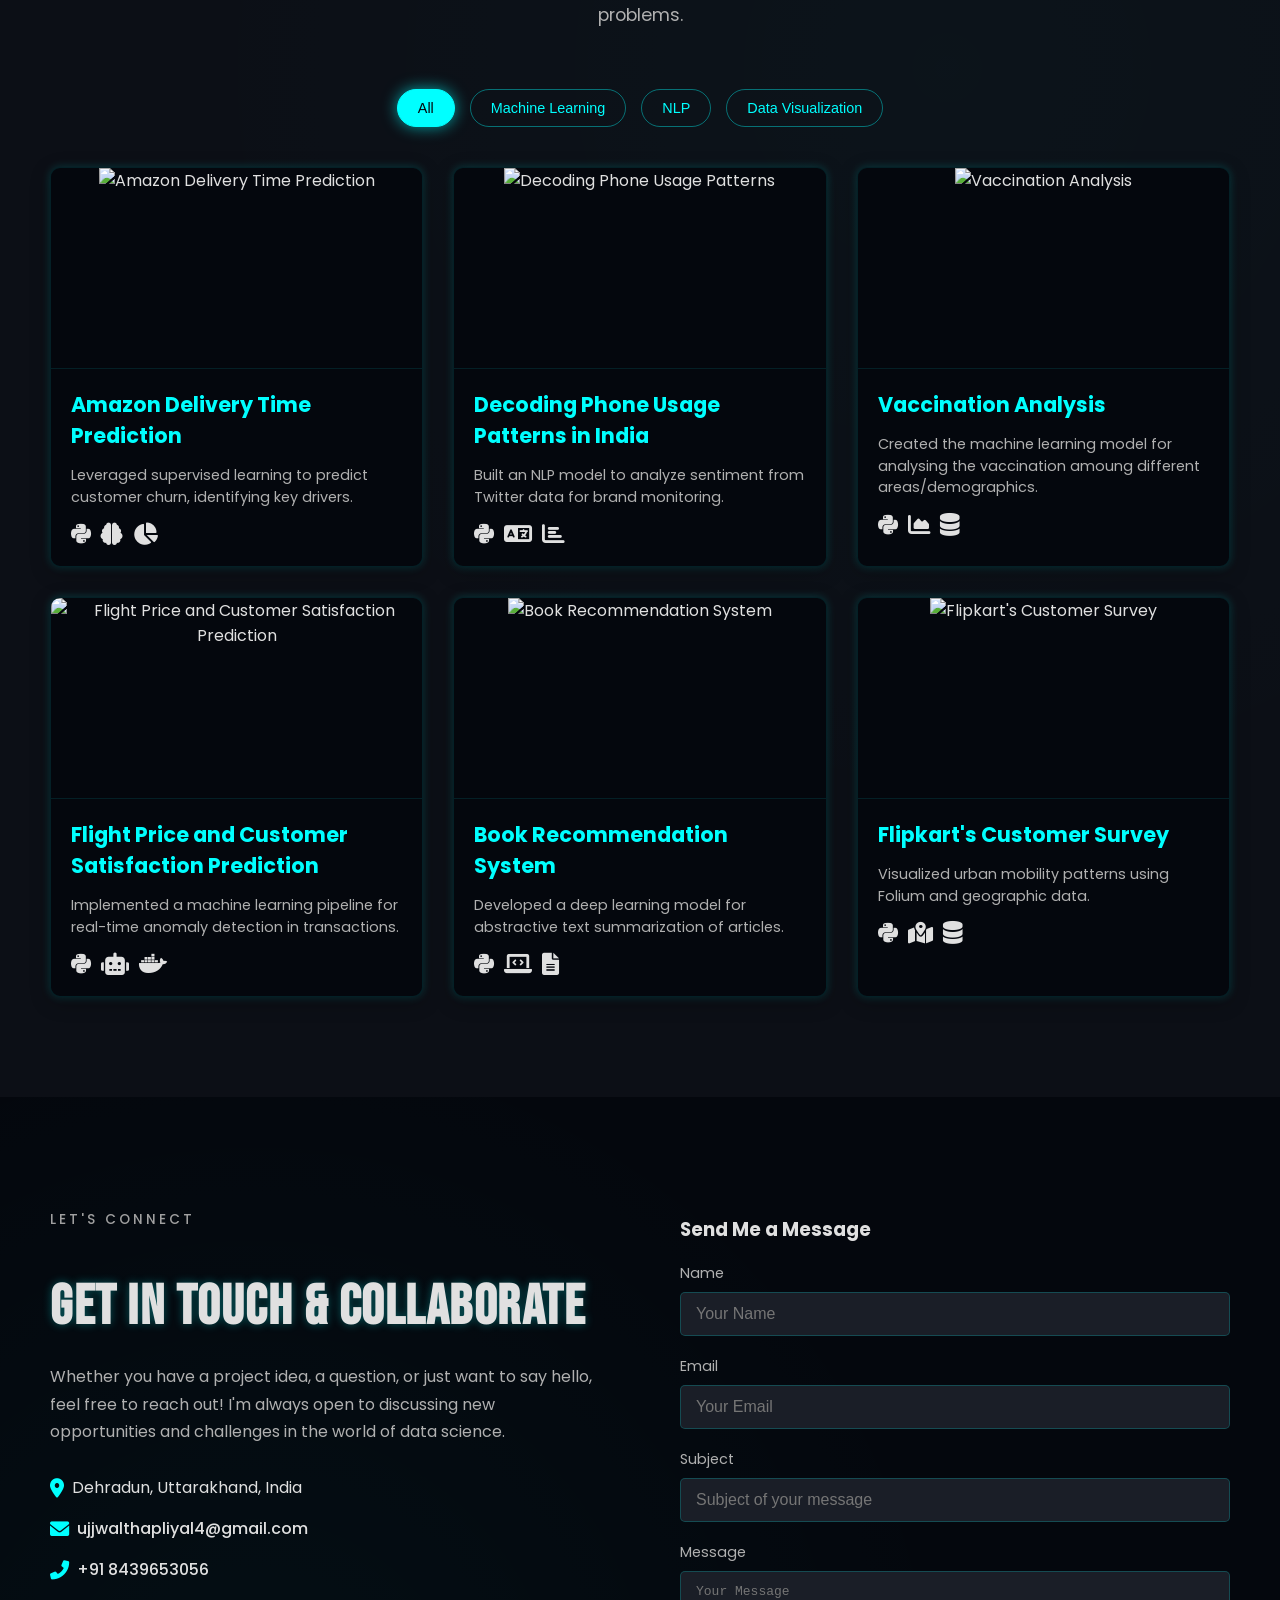
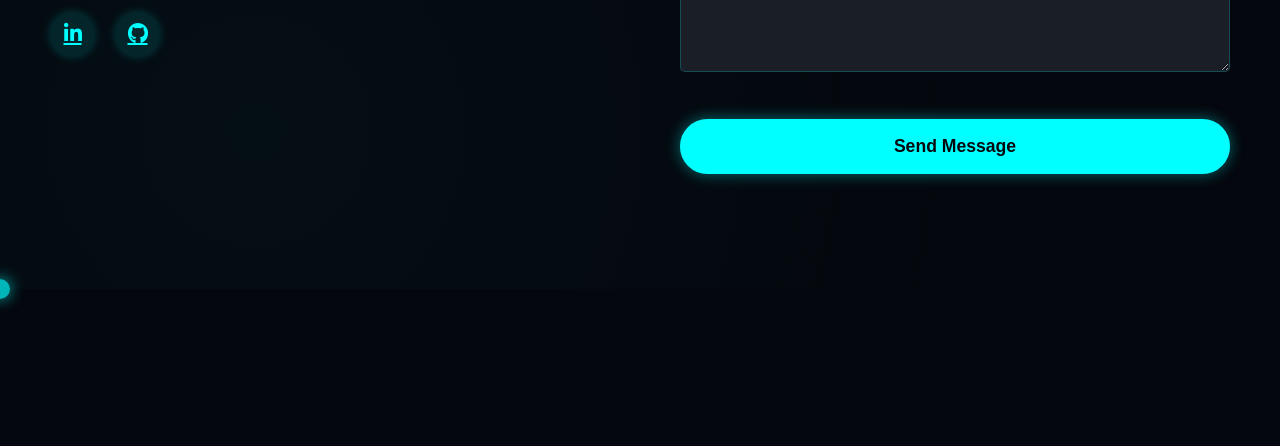
==== commit 383b4b20: "Update index.html" ====
--- a/Portfolio/index.html
+++ b/Portfolio/index.html
@@ -48,8 +48,8 @@
       <button class="hamburger"><i class="fas fa-bars"></i></button>
     </div>
     <div class="navbar-right">
-      <!-- <a href="https://drive.google.com/file/d/1KIgHDoNZc7zI1L3fwW1dik-7uTSyIOPs/view?usp=sharing" class="btn download-resume" download aria-label="Download Resume of Ujjwal Thapliyal">
-  <span>Download Resume</span> -->
+      <a href="resume.pdf" class="btn download-resume" download aria-label="Download Resume of Ujjwal Thapliyal">
+  <span>Download Resume</span>
         <button class="btn connect" aria-label="Connect via contact section" onclick="document.getElementById('contact').scrollIntoView({behavior:'smooth'})">Connect</button>
 
     </div>
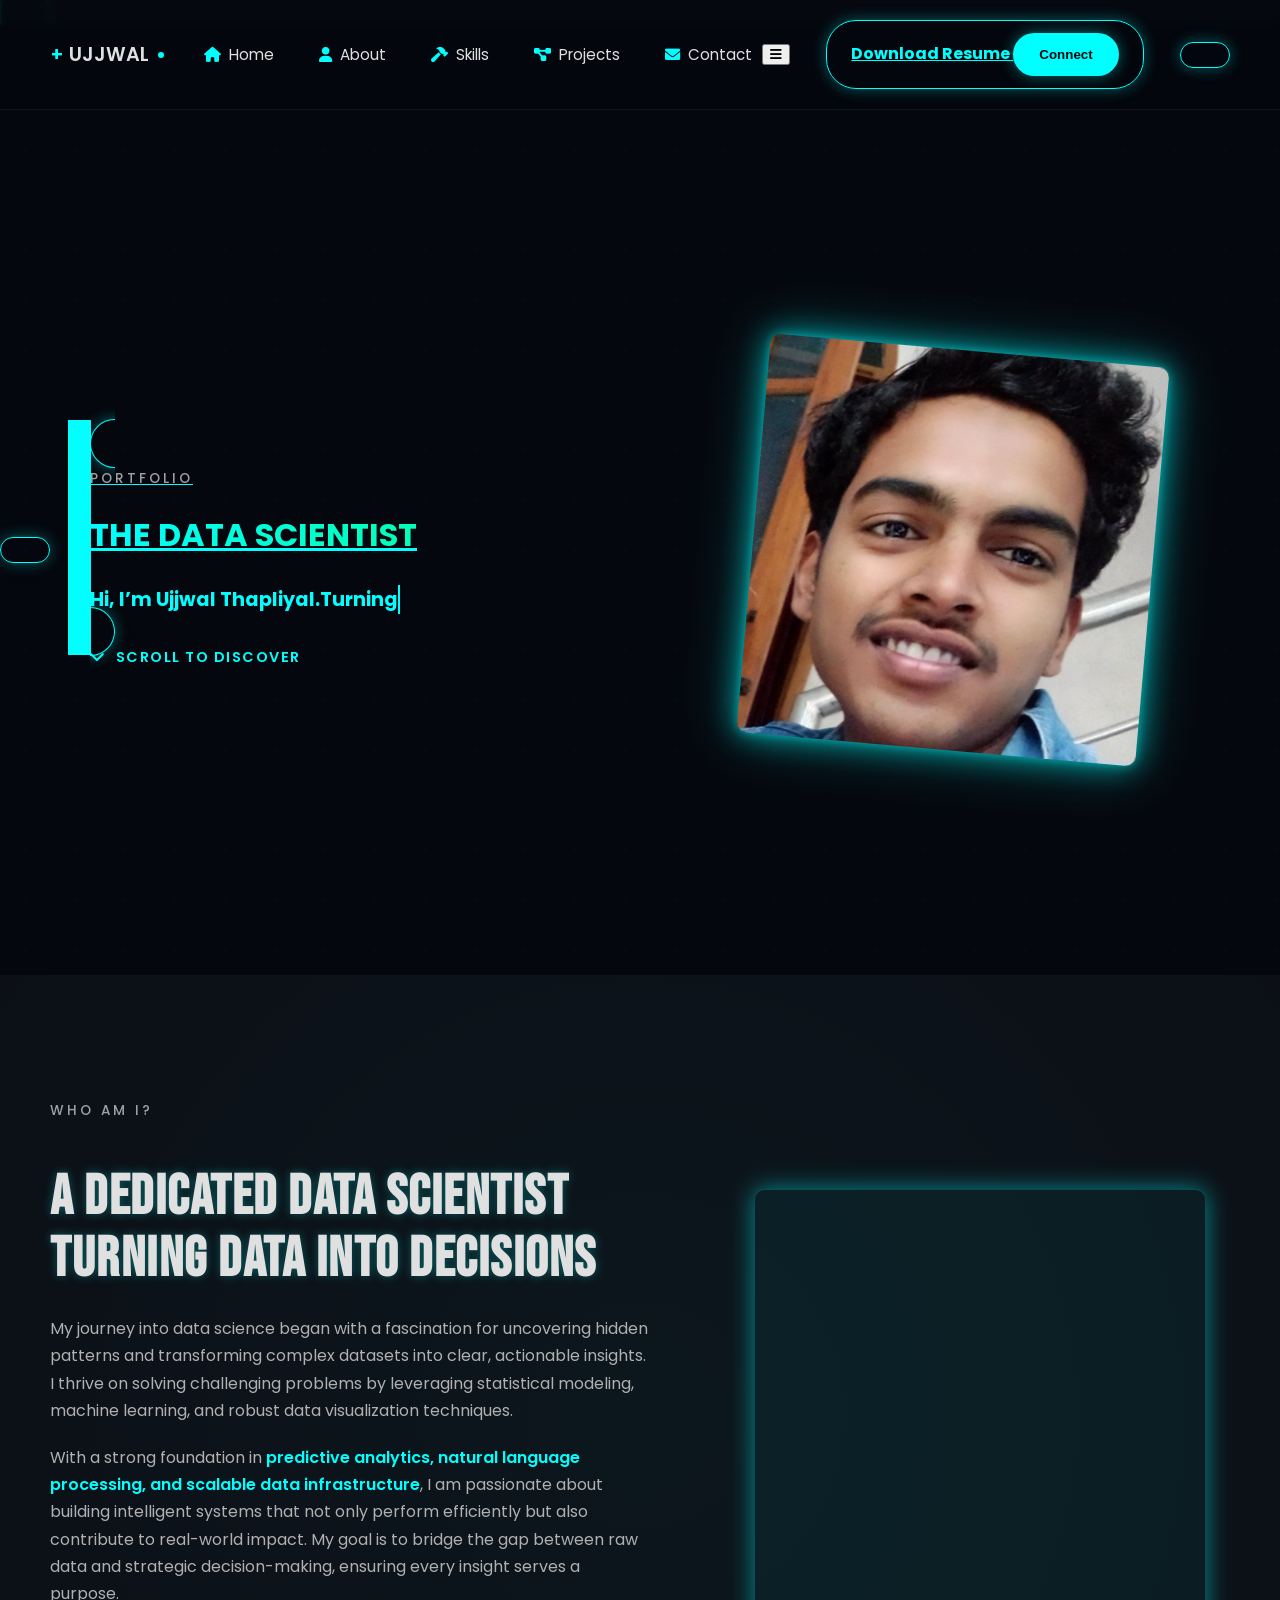
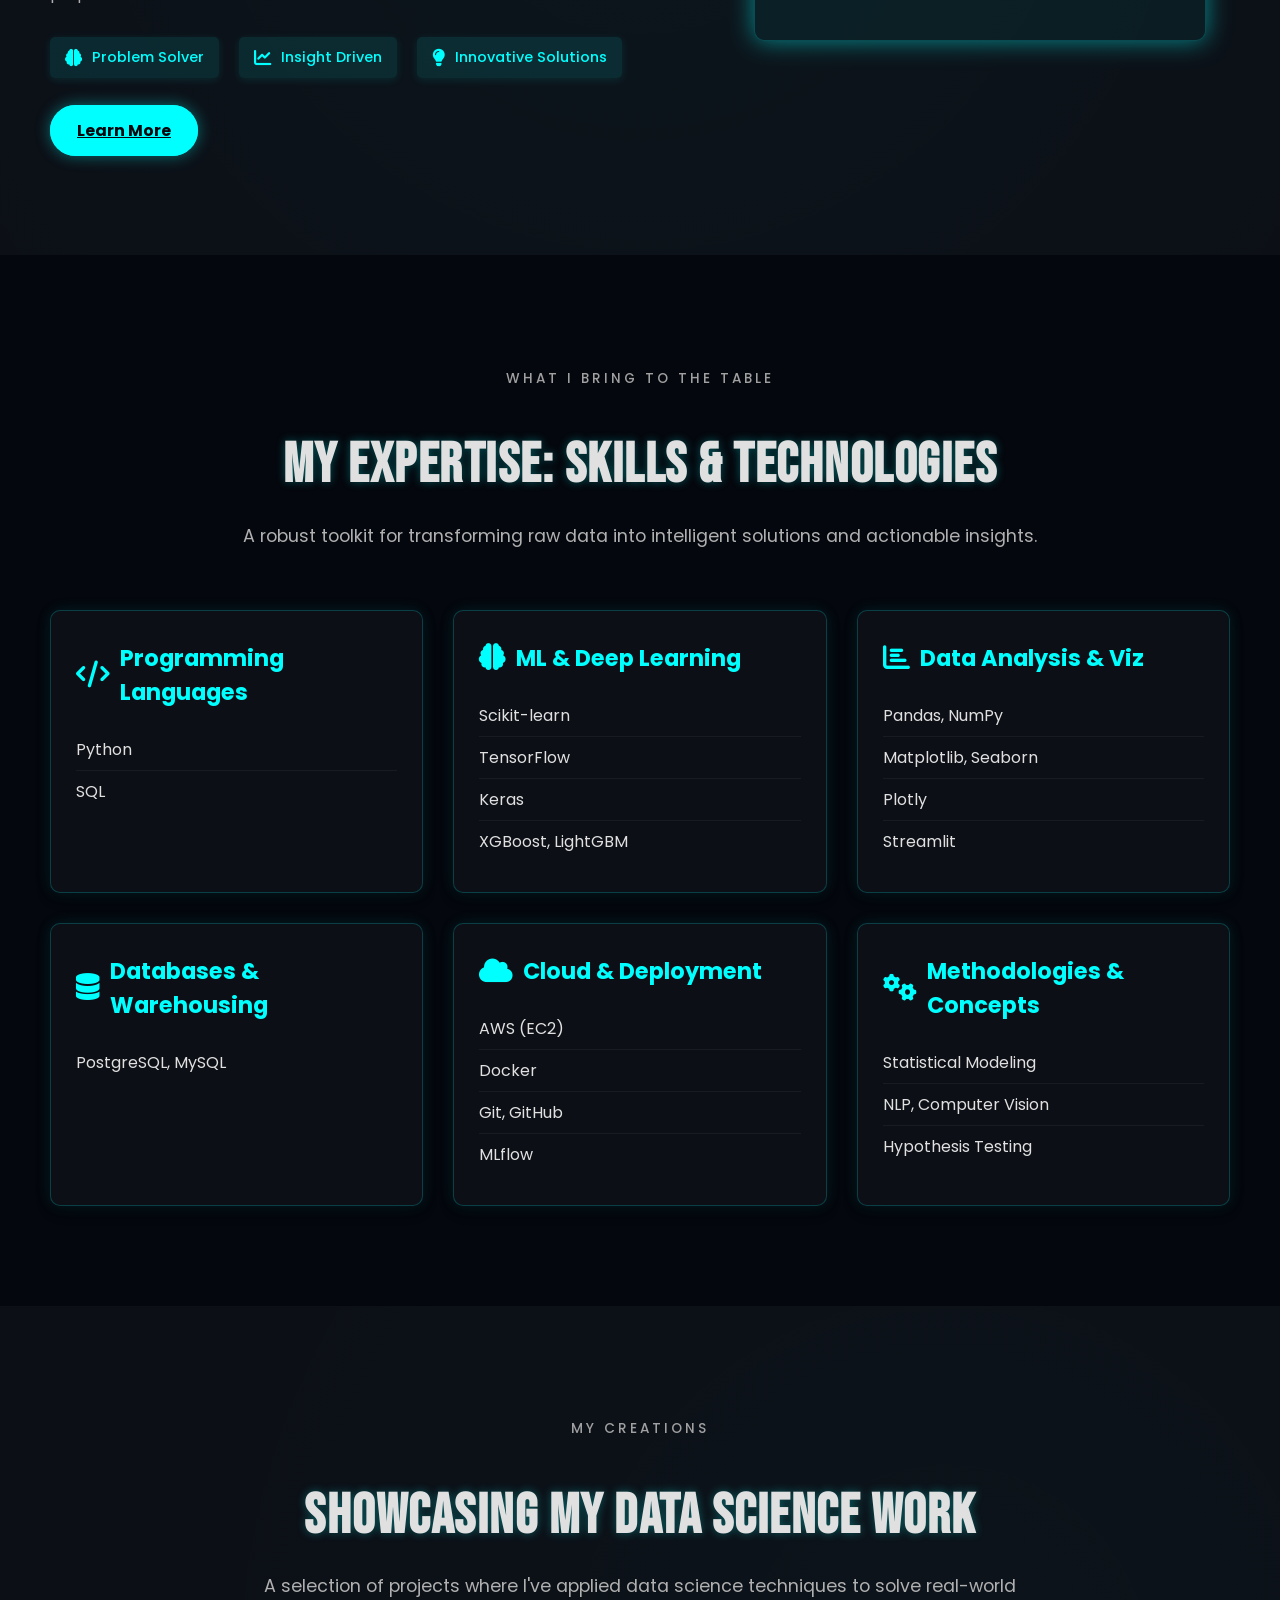
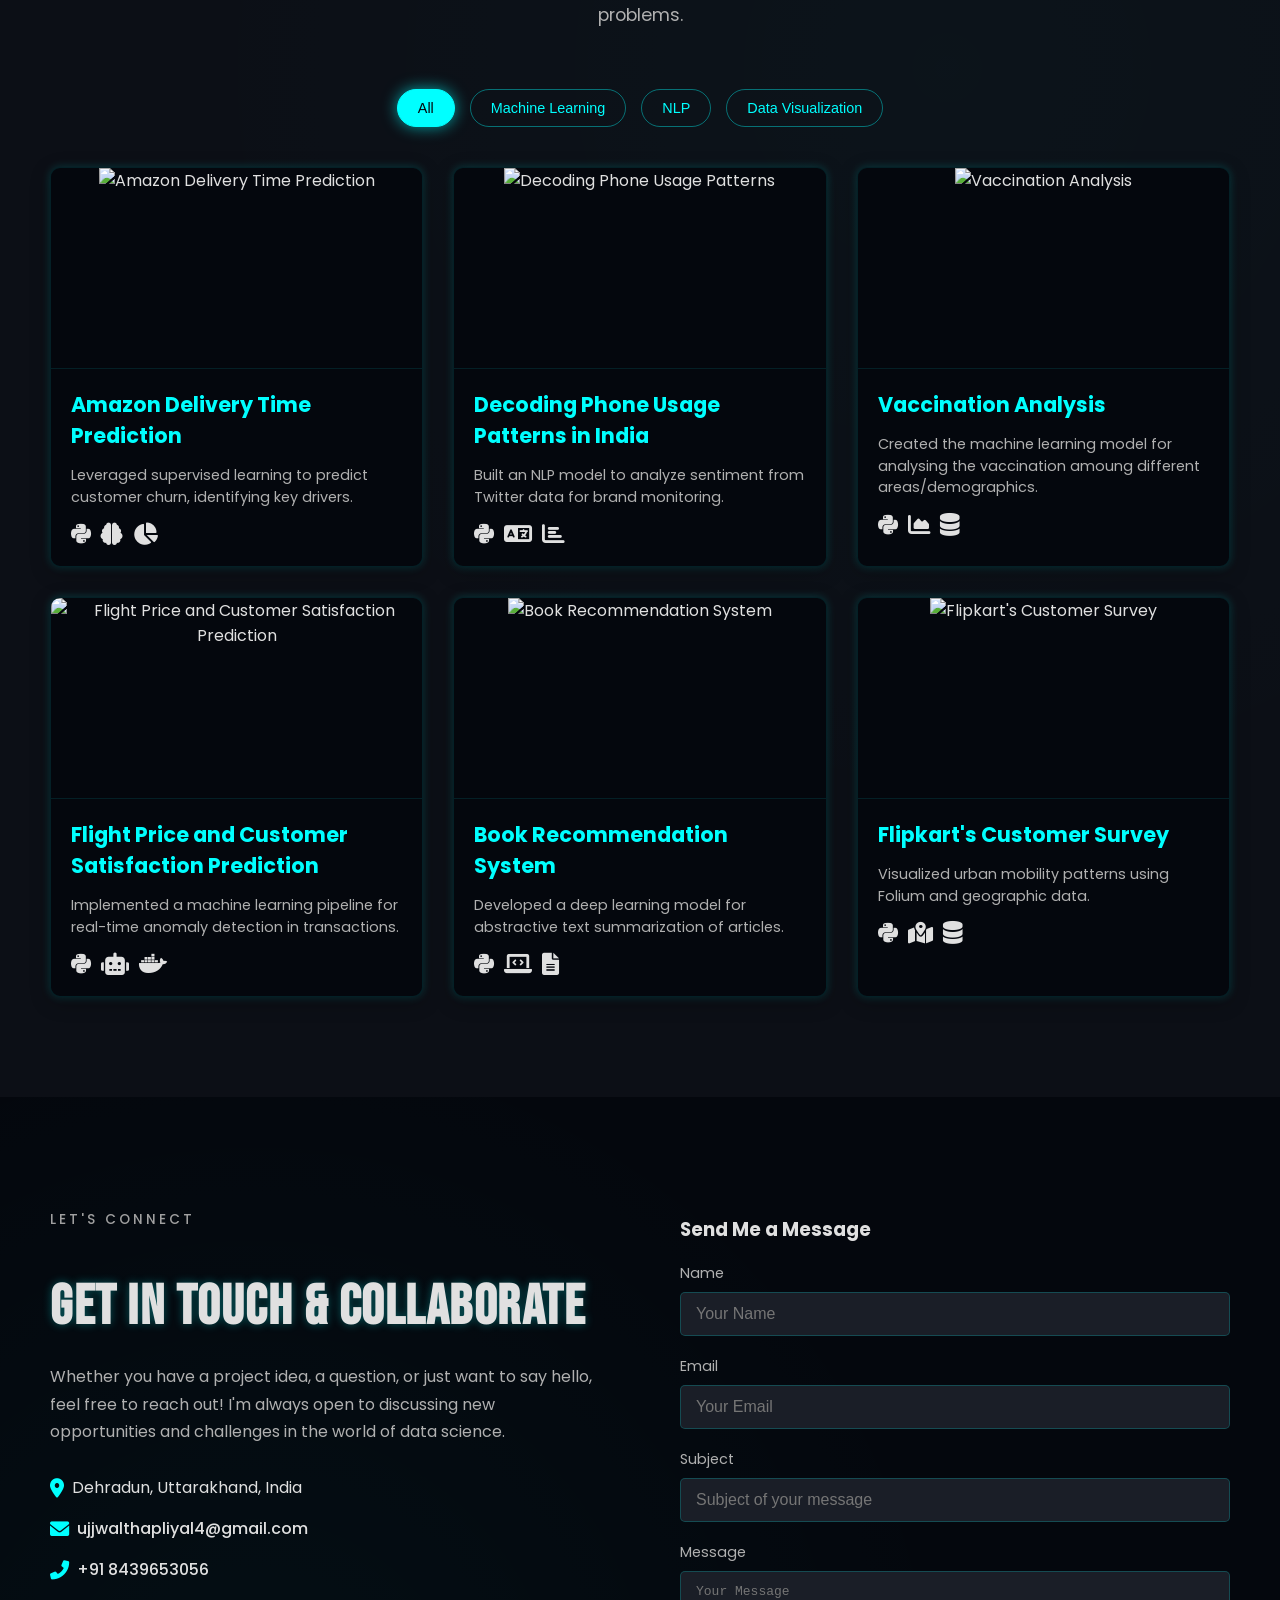
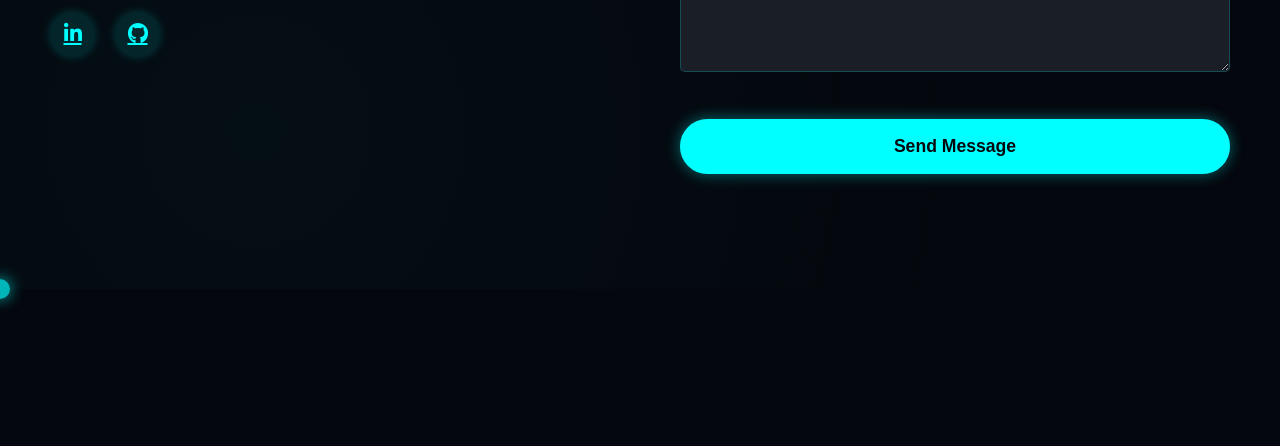
==== commit 5aabf151: "Update fmt.Println message from 'Hello' to 'Goodbye'" ====
--- a/Portfolio/index.html
+++ b/Portfolio/index.html
@@ -48,7 +48,7 @@
       <button class="hamburger"><i class="fas fa-bars"></i></button>
     </div>
     <div class="navbar-right">
-      <a href="resume.pdf" class="btn download-resume" download aria-label="Download Resume of Ujjwal Thapliyal">
+      <a href="Data Scientist Resume .pdf" class="btn download-resume" download aria-label="Download Resume of Ujjwal Thapliyal">
   <span>Download Resume</span>
         <button class="btn connect" aria-label="Connect via contact section" onclick="document.getElementById('contact').scrollIntoView({behavior:'smooth'})">Connect</button>
 
@@ -462,7 +462,7 @@
         <filter id="gooey-effect">
             <feGaussianBlur in="SourceGraphic" stdDeviation="15" result="blur" />
             <feColorMatrix in="blur" mode="matrix" values="1 0 0 0 0  0 1 0 0 0  0 0 1 0 0  0 0 0 20 -10" result="goo" />
-            <feBlend in="SourceGraphic" in2="goo" />
+            <feBlend in="SourceGraphic" in2="goo" />        
         </filter>
     </defs>
 </svg>
@@ -471,3 +471,4 @@
 
 
 
+
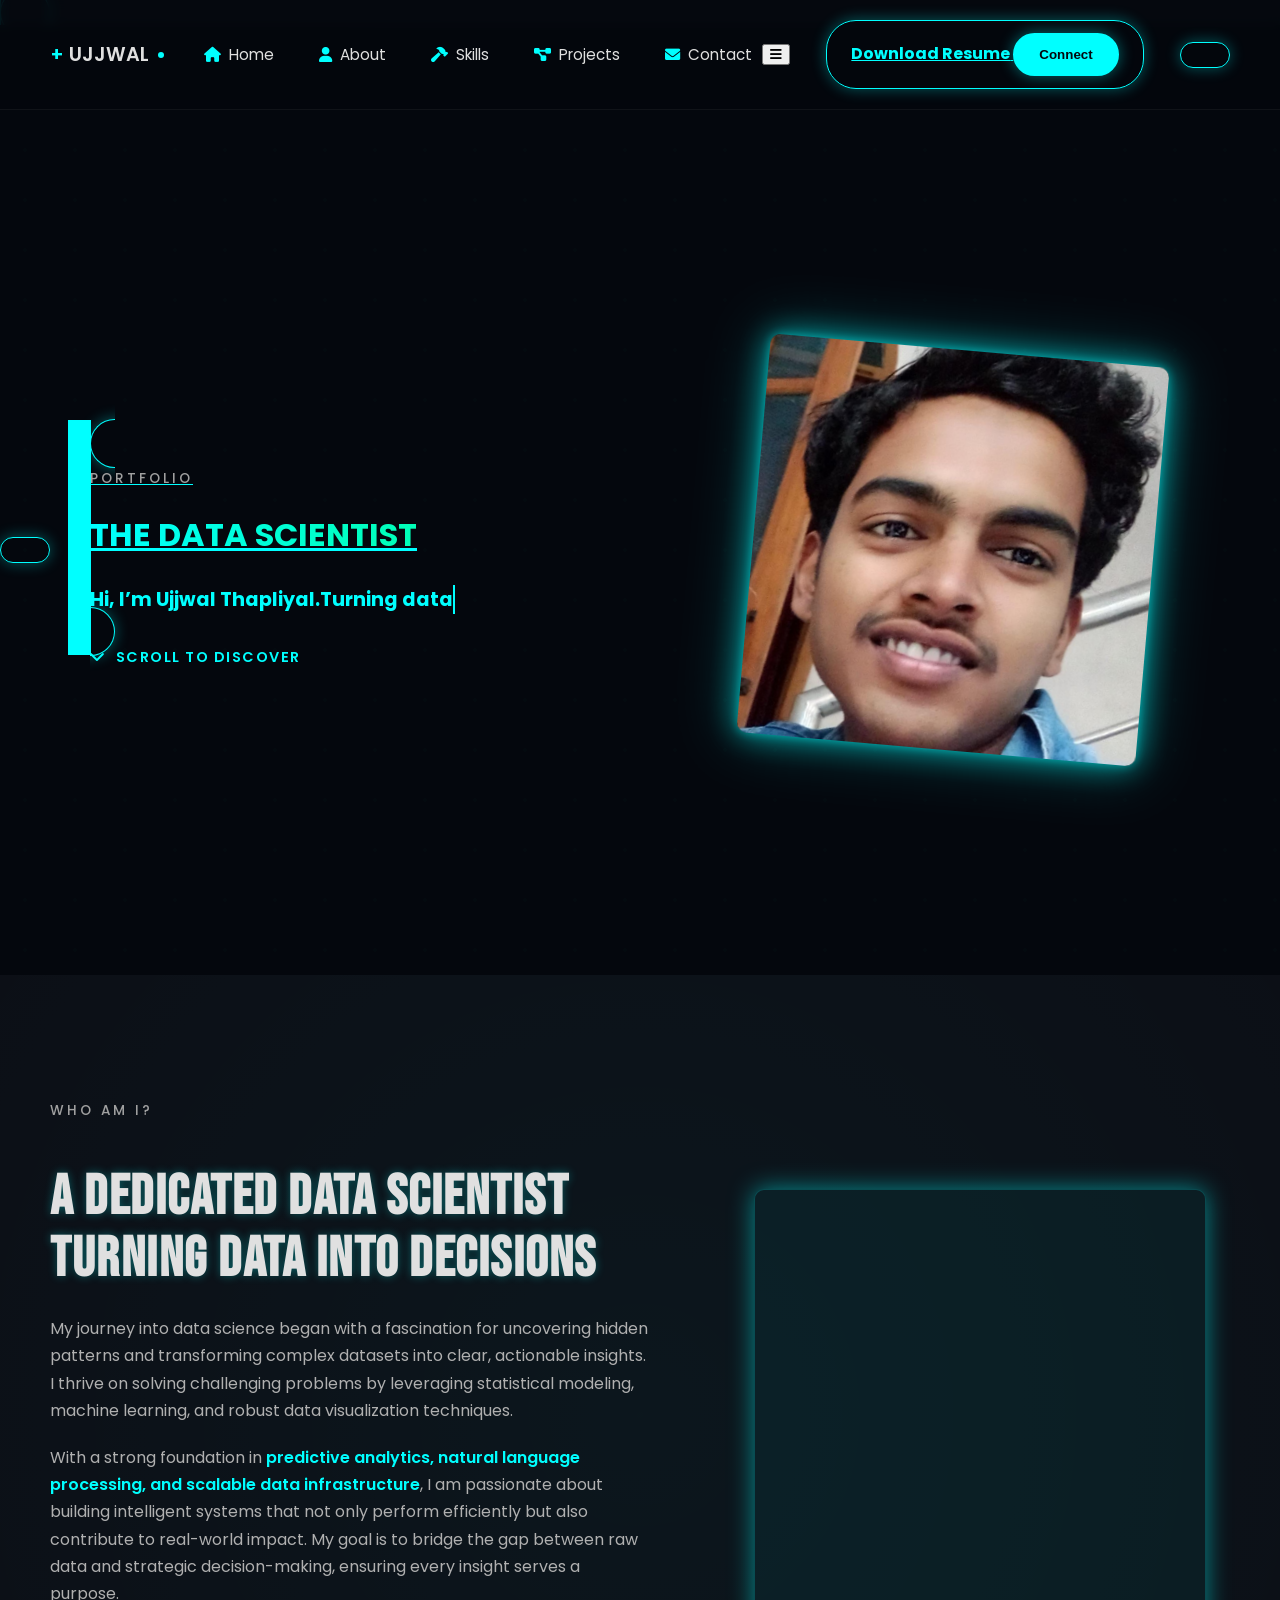
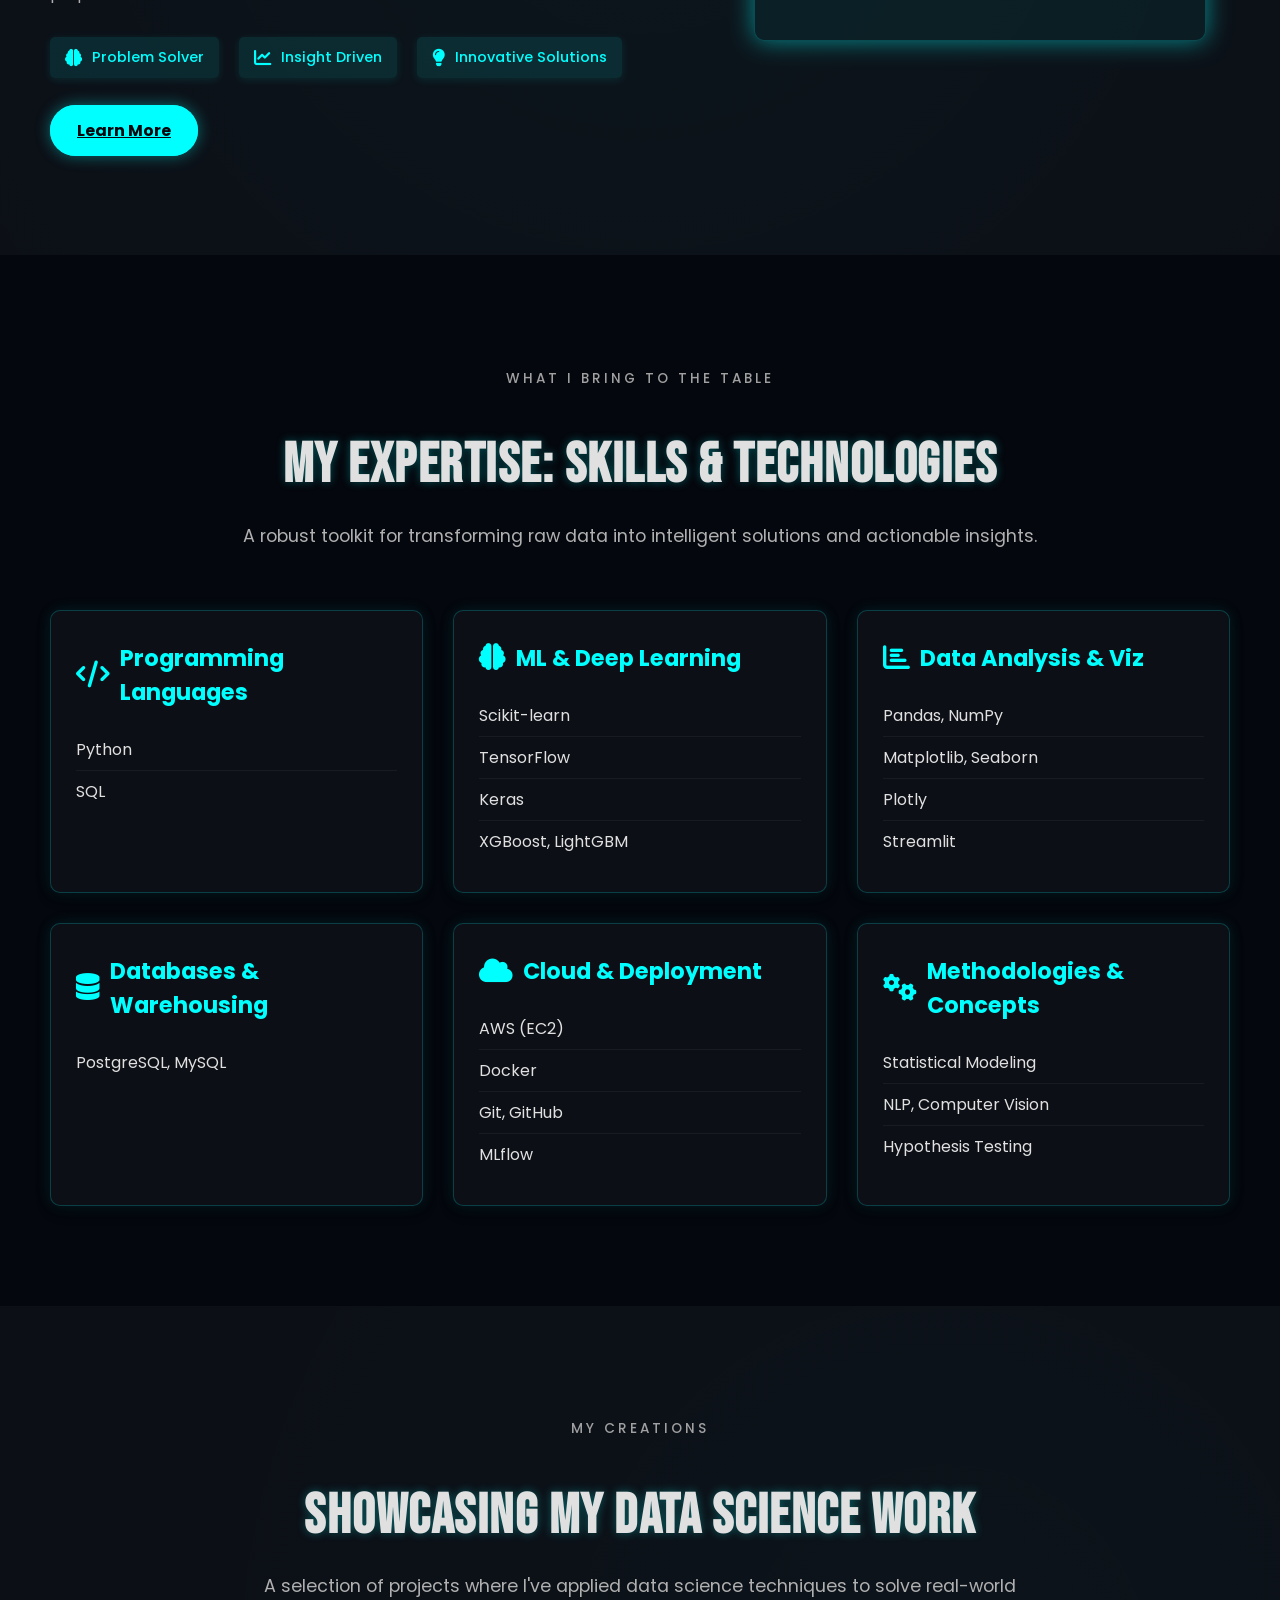
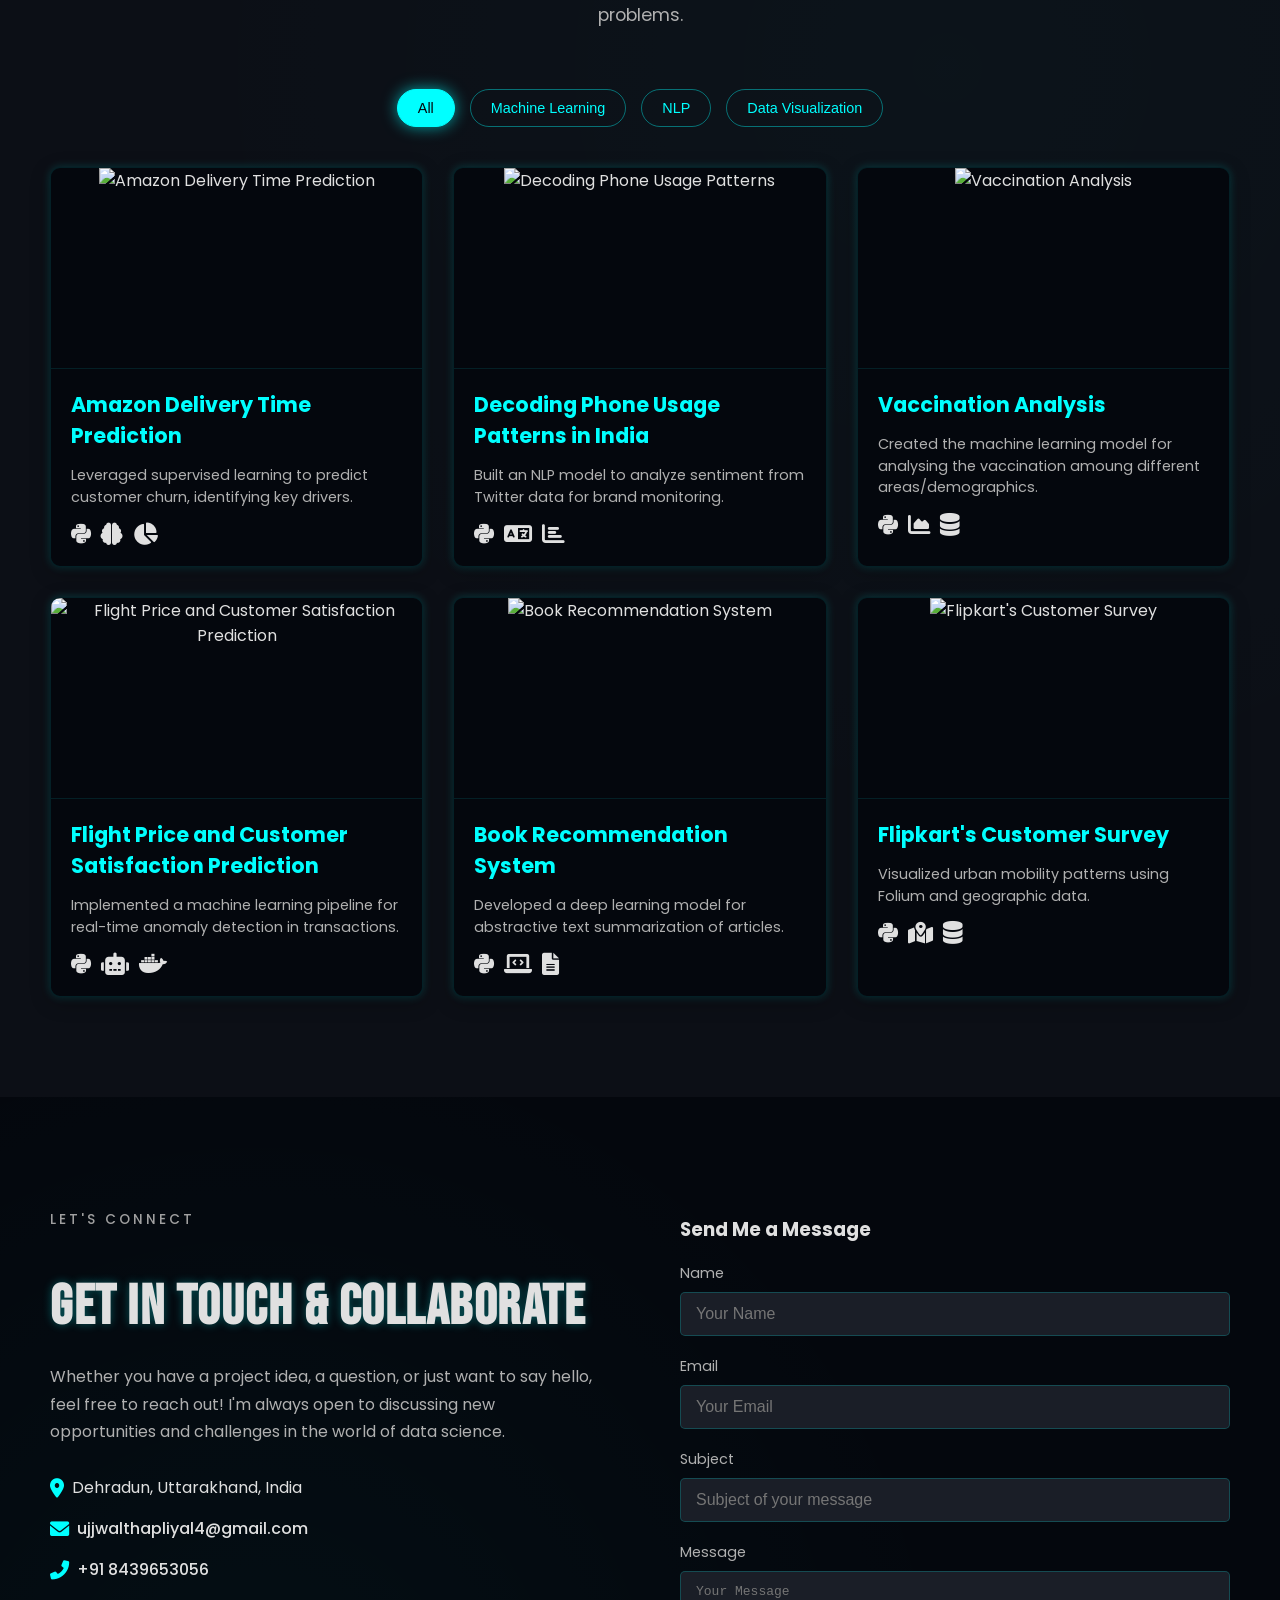
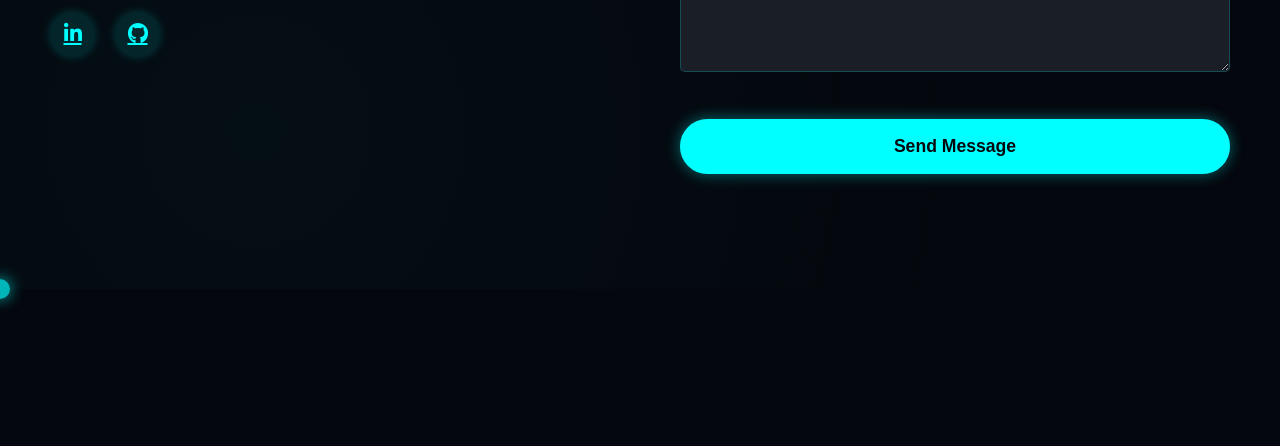
==== commit 7e592e5c: "Update print statement from 'Hello' to 'Goodbye'" ====
--- a/Portfolio/index.html
+++ b/Portfolio/index.html
@@ -48,7 +48,7 @@
       <button class="hamburger"><i class="fas fa-bars"></i></button>
     </div>
     <div class="navbar-right">
-      <a href="Data Scientist Resume .pdf" class="btn download-resume" download aria-label="Download Resume of Ujjwal Thapliyal">
+      <a href="Data_Scientist_Resume .pdf" class="btn download-resume" download aria-label="Download Resume of Ujjwal Thapliyal">
   <span>Download Resume</span>
         <button class="btn connect" aria-label="Connect via contact section" onclick="document.getElementById('contact').scrollIntoView({behavior:'smooth'})">Connect</button>
 
@@ -472,3 +472,4 @@
 
 
 
+
